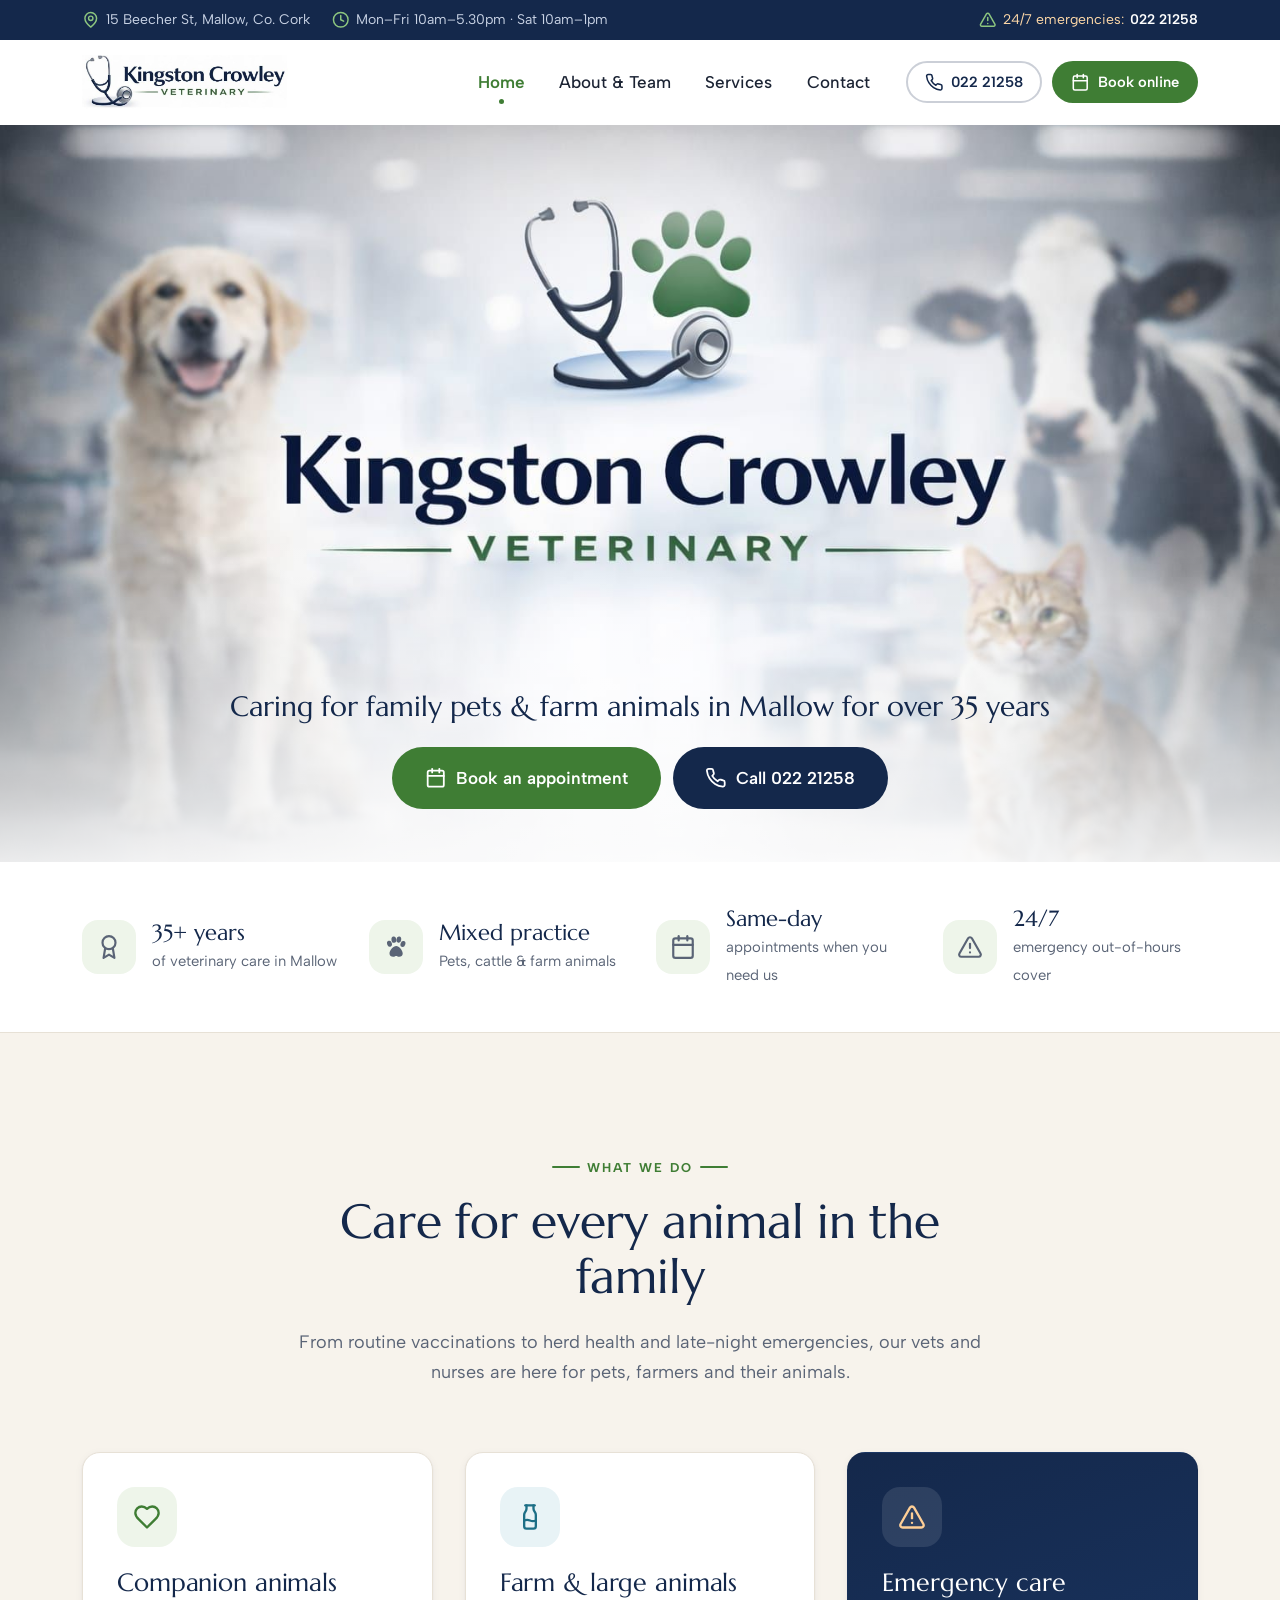
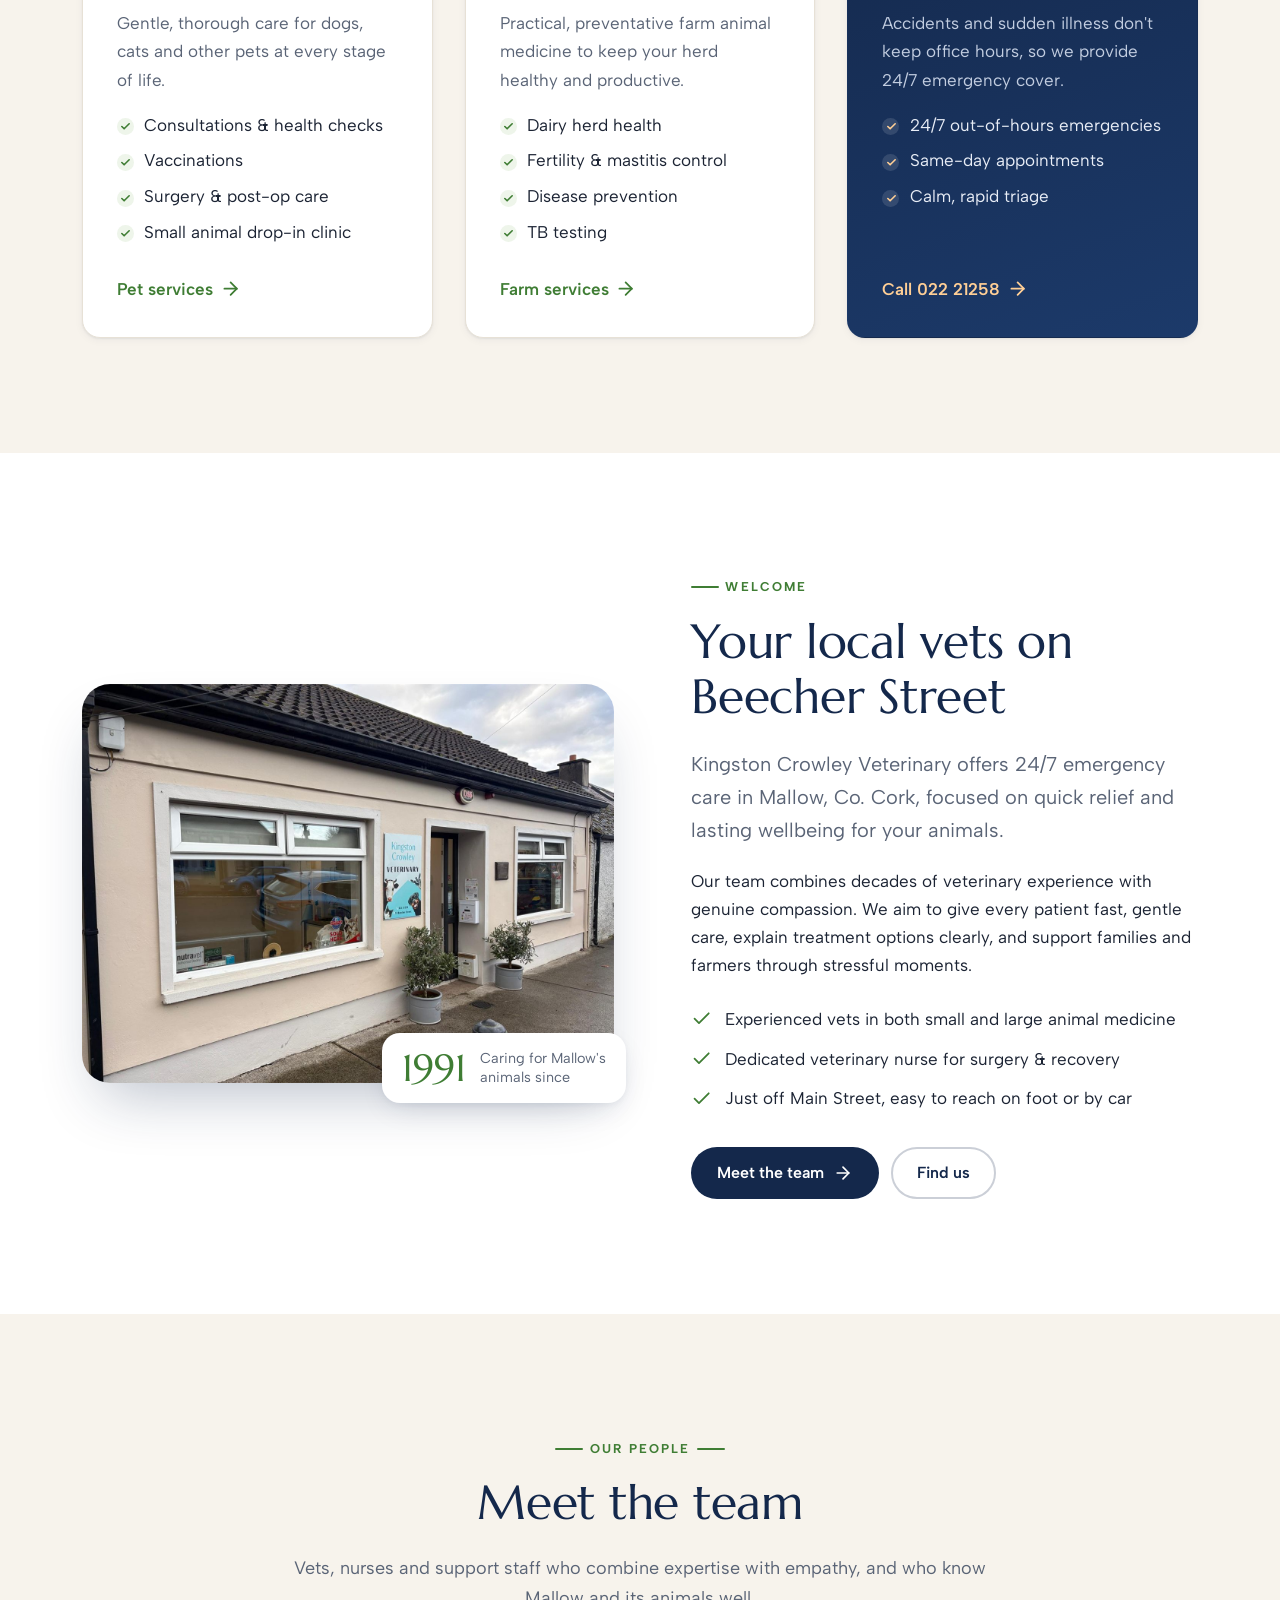
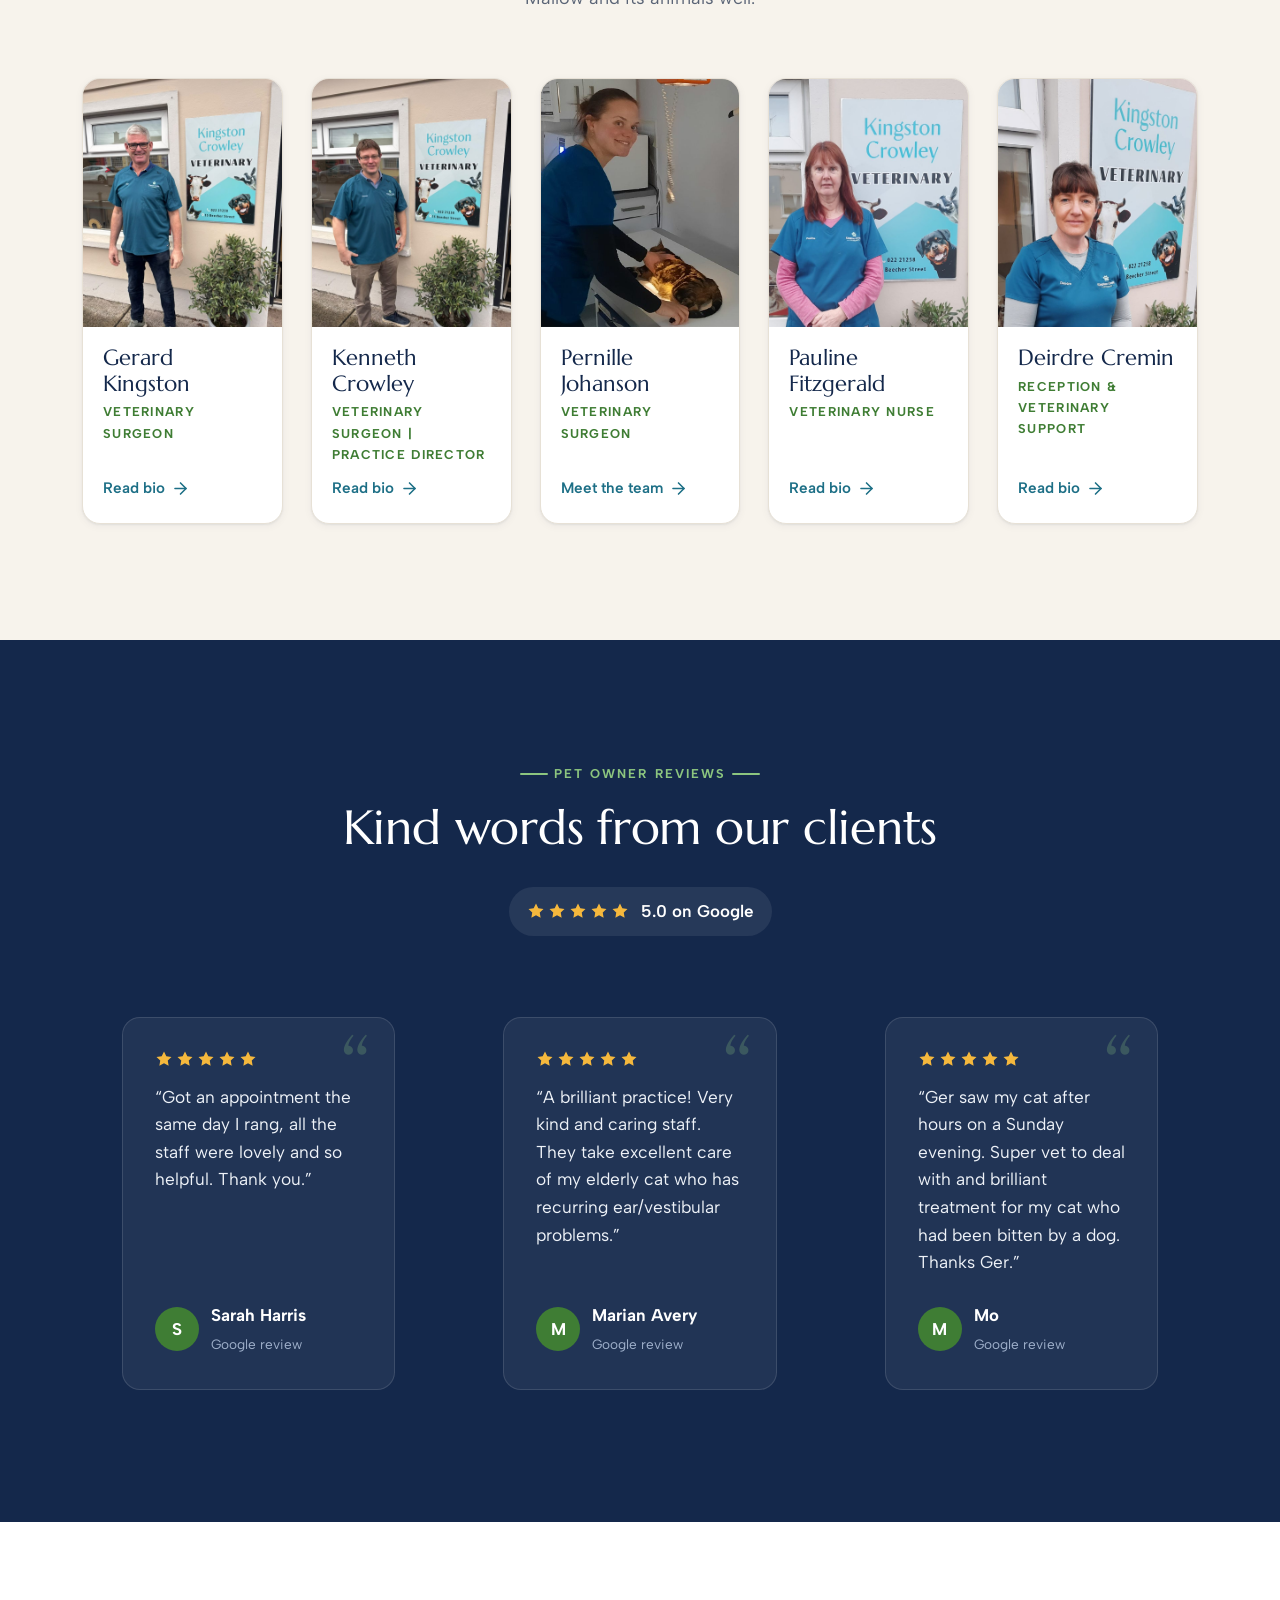
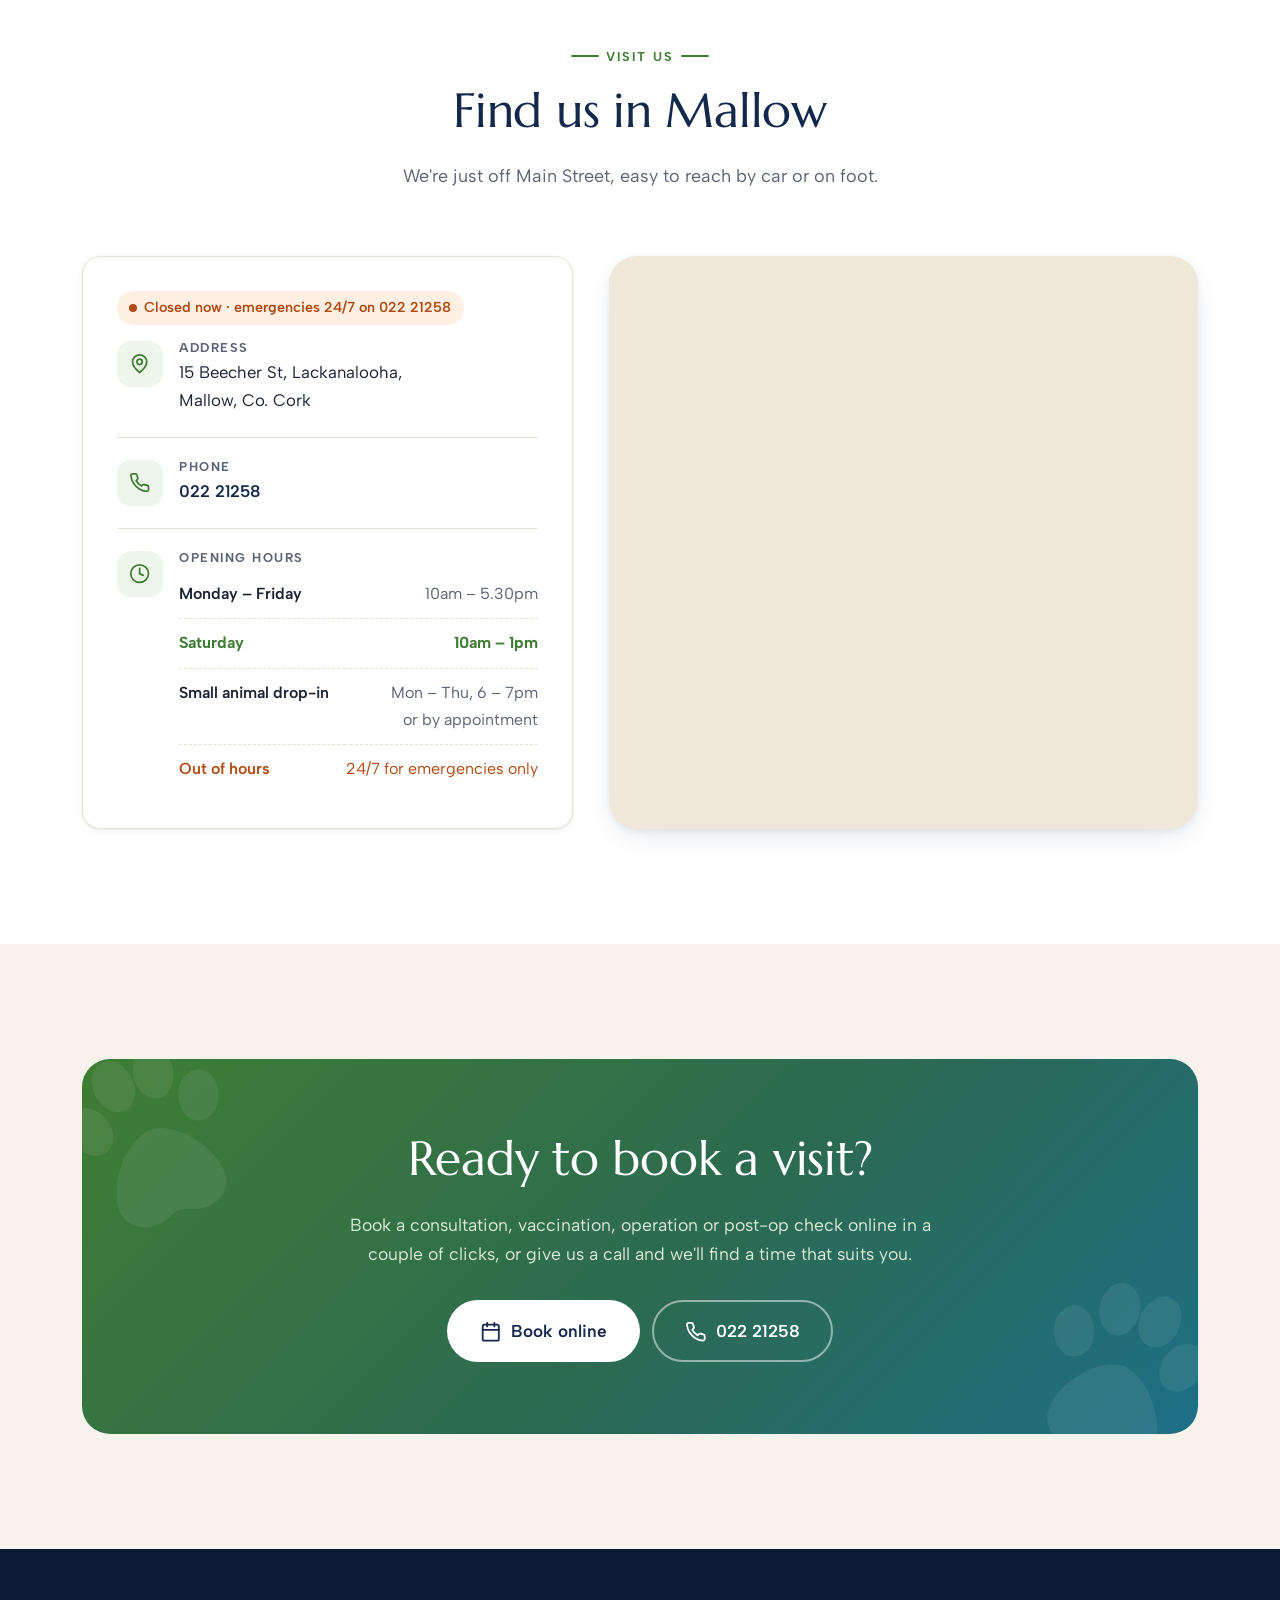
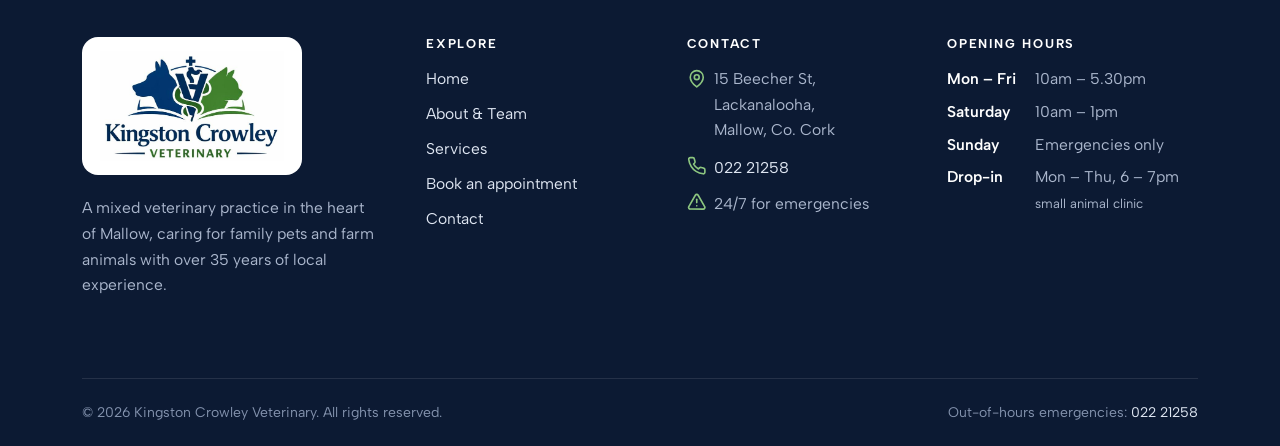
==== index.html @ 5cbaa909 "Update site pages, team photos and add Pages deploy workflow Co-Authored-By: Claude Opus 5.5 <norepl" ====
<!doctype html>
<html lang="en-IE">
<head>
  <meta charset="utf-8">
  <meta name="viewport" content="width=device-width, initial-scale=1">
  <title>Kingston Crowley Veterinary | Vets in Mallow, Co. Cork</title>
  <meta name="description" content="Mixed veterinary practice on Beecher Street, Mallow, Co. Cork. Same-day appointments, 24/7 emergency care, and expert care for pets and farm animals.">
  <meta name="theme-color" content="#14284b">
  <meta property="og:type" content="website">
  <meta property="og:site_name" content="Kingston Crowley Veterinary">
  <meta property="og:title" content="Kingston Crowley Veterinary | Vets in Mallow, Co. Cork">
  <meta property="og:description" content="Mixed veterinary practice on Beecher Street, Mallow, Co. Cork. Same-day appointments, 24/7 emergency care, and expert care for pets and farm animals.">
  <meta property="og:image" content="site/assets/img/hero.jpg">
  <link rel="icon" type="image/png" href="site/assets/img/favicon.png">
  <link rel="apple-touch-icon" href="site/assets/img/favicon.png">
  <link rel="preconnect" href="https://fonts.googleapis.com">
  <link rel="preconnect" href="https://fonts.gstatic.com" crossorigin>
  <link href="https://fonts.googleapis.com/css2?family=Albert+Sans:wght@400;500;600;700&family=Marcellus&display=swap" rel="stylesheet">
  <link rel="stylesheet" href="site/assets/css/styles.css">
  <script src="site/assets/js/main.js" defer></script>
  <script type="application/ld+json">
  {
    "@context": "https://schema.org",
    "@type": "VeterinaryCare",
    "name": "Kingston Crowley Veterinary",
    "image": "site/assets/img/building.jpg",
    "logo": "site/assets/img/logo-emblem.jpg",
    "telephone": "+353 22 21258",
    "address": {
      "@type": "PostalAddress",
      "streetAddress": "15 Beecher St, Lackanalooha",
      "addressLocality": "Mallow",
      "addressRegion": "Co. Cork",
      "addressCountry": "IE"
    },
    "geo": { "@type": "GeoCoordinates", "latitude": 52.1415852, "longitude": -8.6510727 },
    "openingHoursSpecification": [
      { "@type": "OpeningHoursSpecification", "dayOfWeek": ["Monday","Tuesday","Wednesday","Thursday","Friday"], "opens": "10:00", "closes": "17:30" },
      { "@type": "OpeningHoursSpecification", "dayOfWeek": "Saturday", "opens": "10:00", "closes": "13:00" }
    ],
    "aggregateRating": { "@type": "AggregateRating", "ratingValue": "5", "reviewCount": "3" }
  }
  </script>
</head>
<body>
  <a class="skip-link" href="#main">Skip to content</a>

  <div class="topbar">
    <div class="container">
      <div class="topbar__group">
        <span class="topbar__item"><svg class="icon" aria-hidden="true"><use href="#i-pin"></use></svg>15 Beecher St, Mallow, Co. Cork</span>
        <span class="topbar__item topbar__hide-sm"><svg class="icon" aria-hidden="true"><use href="#i-clock"></use></svg>Mon–Fri 10am–5.30pm · Sat 10am–1pm</span>
      </div>
      <div class="topbar__group">
        <span class="topbar__item topbar__emergency"><svg class="icon" aria-hidden="true"><use href="#i-alert"></use></svg><span class="topbar__hide-sm">24/7 emergencies:</span> <a href="tel:+3532221258">022 21258</a></span>
      </div>
    </div>
  </div>

  <header class="site-header">
    <div class="container">
      <a class="brand" href="index.html" aria-label="Kingston Crowley Veterinary – home">
        <img src="site/assets/img/logo-wordmark.jpg" alt="Kingston Crowley Veterinary" width="790" height="201">
      </a>
      <button class="nav-toggle" type="button" aria-expanded="false" aria-controls="site-nav" aria-label="Open menu">
        <svg class="icon icon-open" aria-hidden="true"><use href="#i-menu"></use></svg><svg class="icon icon-close" aria-hidden="true"><use href="#i-close"></use></svg>
      </button>
      <nav class="nav" id="site-nav" aria-label="Main">
        <ul class="nav__list">
          <li><a class="nav__link" href="index.html" aria-current="page">Home</a></li>
          <li><a class="nav__link" href="site/about.html">About & Team</a></li>
          <li><a class="nav__link" href="site/services.html">Services</a></li>
          <li><a class="nav__link" href="site/contact.html">Contact</a></li>
        </ul>
        <div class="nav__cta">
          <a class="btn btn--ghost btn--sm" href="tel:+3532221258"><svg class="icon" aria-hidden="true"><use href="#i-phone"></use></svg>022 21258</a>
          <a class="btn btn--sm" href="site/book.html"><svg class="icon" aria-hidden="true"><use href="#i-calendar"></use></svg>Book online</a>
        </div>
      </nav>
    </div>
  </header>

  <main id="main">

    <!-- ============ HERO ============ -->
    <section class="hero" aria-labelledby="hero-title">
      <h1 id="hero-title" class="sr-only">Kingston Crowley Veterinary: vets in Mallow, Co. Cork</h1>
      <div class="hero__media">
        <img src="site/assets/img/hero.jpg" alt="Kingston Crowley Veterinary logo with a happy dog, a cat and a cow" width="1536" height="1024" fetchpriority="high">
      </div>
      <div class="hero__content">
        <div class="container">
          <p class="hero__tagline">Caring for family pets &amp; farm animals in Mallow for over 35&nbsp;years</p>
          <div class="btn-row">
            <a class="btn btn--lg" href="site/book.html"><svg class="icon" aria-hidden="true"><use href="#i-calendar"></use></svg>Book an appointment</a>
            <a class="btn btn--lg btn--navy" href="tel:+3532221258"><svg class="icon" aria-hidden="true"><use href="#i-phone"></use></svg>Call 022 21258</a>
          </div>
        </div>
      </div>
    </section>

    <!-- ============ HIGHLIGHTS ============ -->
    <section class="highlights" aria-label="Why choose us">
      <div class="container">
        <div class="grid grid-4">
          <div class="highlight reveal">
            <span class="highlight__icon"><svg class="icon" aria-hidden="true"><use href="#i-award"></use></svg></span>
            <div><strong>35+ years</strong><span>of veterinary care in Mallow</span></div>
          </div>
          <div class="highlight reveal" data-delay="1">
            <span class="highlight__icon"><svg class="icon" aria-hidden="true"><use href="#i-paw"></use></svg></span>
            <div><strong>Mixed practice</strong><span>Pets, cattle &amp; farm animals</span></div>
          </div>
          <div class="highlight reveal" data-delay="2">
            <span class="highlight__icon"><svg class="icon" aria-hidden="true"><use href="#i-calendar"></use></svg></span>
            <div><strong>Same-day</strong><span>appointments when you need us</span></div>
          </div>
          <div class="highlight reveal" data-delay="3">
            <span class="highlight__icon"><svg class="icon" aria-hidden="true"><use href="#i-alert"></use></svg></span>
            <div><strong>24/7</strong><span>emergency out-of-hours cover</span></div>
          </div>
        </div>
      </div>
    </section>

    <!-- ============ SERVICES PREVIEW ============ -->
    <section class="section section--cream">
      <div class="container">
        <div class="section-head reveal">
          <span class="eyebrow">What we do</span>
          <h2>Care for every animal in the family</h2>
          <p>From routine vaccinations to herd health and late-night emergencies, our vets and nurses are here for pets, farmers and their animals.</p>
        </div>
        <div class="grid grid-3">
          <article class="card reveal">
            <span class="card__icon"><svg class="icon" aria-hidden="true"><use href="#i-heart"></use></svg></span>
            <h3>Companion animals</h3>
            <p>Gentle, thorough care for dogs, cats and other pets at every stage of life.</p>
            <ul>
              <li>Consultations &amp; health checks</li>
              <li>Vaccinations</li>
              <li>Surgery &amp; post-op care</li>
              <li>Small animal drop-in clinic</li>
            </ul>
            <a class="link-arrow" href="site/services.html#companion">Pet services <svg class="icon" aria-hidden="true"><use href="#i-arrow"></use></svg></a>
          </article>
          <article class="card reveal" data-delay="1">
            <span class="card__icon card__icon--teal"><svg class="icon" aria-hidden="true"><use href="#i-milk"></use></svg></span>
            <h3>Farm &amp; large animals</h3>
            <p>Practical, preventative farm animal medicine to keep your herd healthy and productive.</p>
            <ul>
              <li>Dairy herd health</li>
              <li>Fertility &amp; mastitis control</li>
              <li>Disease prevention</li>
              <li>TB testing</li>
            </ul>
            <a class="link-arrow" href="site/services.html#farm">Farm services <svg class="icon" aria-hidden="true"><use href="#i-arrow"></use></svg></a>
          </article>
          <article class="card service-card--feature reveal" data-delay="2">
            <span class="card__icon"><svg class="icon" aria-hidden="true"><use href="#i-alert"></use></svg></span>
            <h3>Emergency care</h3>
            <p>Accidents and sudden illness don't keep office hours, so we provide 24/7 emergency cover.</p>
            <ul>
              <li>24/7 out-of-hours emergencies</li>
              <li>Same-day appointments</li>
              <li>Calm, rapid triage</li>
            </ul>
            <a class="link-arrow" href="tel:+3532221258">Call 022 21258 <svg class="icon" aria-hidden="true"><use href="#i-arrow"></use></svg></a>
          </article>
        </div>
      </div>
    </section>

    <!-- ============ ABOUT ============ -->
    <section class="section">
      <div class="container split">
        <div class="split__media reveal">
          <img src="site/assets/img/building.jpg" alt="The Kingston Crowley Veterinary clinic on Beecher Street, Mallow" width="1400" height="1050" loading="lazy">
          <div class="split__badge">
            <strong>1991</strong>
            <span>Caring for Mallow's<br>animals since</span>
          </div>
        </div>
        <div class="reveal" data-delay="1">
          <span class="eyebrow">Welcome</span>
          <h2>Your local vets on Beecher Street</h2>
          <p class="lead">Kingston Crowley Veterinary offers 24/7 emergency care in Mallow, Co. Cork, focused on quick relief and lasting wellbeing for your animals.</p>
          <p>Our team combines decades of veterinary experience with genuine compassion. We aim to give every patient fast, gentle care, explain treatment options clearly, and support families and farmers through stressful moments.</p>
          <ul class="checklist">
            <li><svg class="icon" aria-hidden="true"><use href="#i-check"></use></svg><span>Experienced vets in both small and large animal medicine</span></li>
            <li><svg class="icon" aria-hidden="true"><use href="#i-check"></use></svg><span>Dedicated veterinary nurse for surgery &amp; recovery</span></li>
            <li><svg class="icon" aria-hidden="true"><use href="#i-check"></use></svg><span>Just off Main Street, easy to reach on foot or by car</span></li>
          </ul>
          <div class="btn-row">
            <a class="btn btn--navy" href="site/about.html">Meet the team <svg class="icon" aria-hidden="true"><use href="#i-arrow"></use></svg></a>
            <a class="btn btn--ghost" href="site/contact.html">Find us</a>
          </div>
        </div>
      </div>
    </section>

    <!-- ============ TEAM PREVIEW ============ -->
    <section class="section section--cream">
      <div class="container">
        <div class="section-head reveal">
          <span class="eyebrow">Our people</span>
          <h2>Meet the team</h2>
          <p>Vets, nurses and support staff who combine expertise with empathy, and who know Mallow and its animals well.</p>
        </div>
        <div class="team-grid">
          <a class="team-card reveal" href="site/about.html#bio-ger">
            <div class="team-card__photo"><img src="site/assets/img/team-ger.jpg" alt="Gerard Kingston" width="900" height="1200" loading="lazy" style="object-position:50% 25%"></div>
            <div class="team-card__body">
              <p class="team-card__name">Gerard Kingston</p>
              <p class="team-card__role">Veterinary Surgeon</p>
              <span class="team-card__more">Read bio <svg class="icon" aria-hidden="true"><use href="#i-arrow"></use></svg></span>
            </div>
          </a>
          <a class="team-card reveal" data-delay="1" href="site/about.html#bio-kenneth">
            <div class="team-card__photo"><img src="site/assets/img/team-kenneth.jpg" alt="Kenneth Crowley" width="900" height="1200" loading="lazy" style="object-position:50% 25%"></div>
            <div class="team-card__body">
              <p class="team-card__name">Kenneth Crowley</p>
              <p class="team-card__role">Veterinary Surgeon | Practice Director</p>
              <span class="team-card__more">Read bio <svg class="icon" aria-hidden="true"><use href="#i-arrow"></use></svg></span>
            </div>
          </a>
          <a class="team-card reveal" data-delay="2" href="site/about.html#team">
            <div class="team-card__photo"><img src="site/assets/img/team-pernille.jpg" alt="Pernille Johanson" width="1200" height="742" loading="lazy" style="object-position:35% 50%"></div>
            <div class="team-card__body">
              <p class="team-card__name">Pernille Johanson</p>
              <p class="team-card__role">Veterinary Surgeon</p>
              <span class="team-card__more">Meet the team <svg class="icon" aria-hidden="true"><use href="#i-arrow"></use></svg></span>
            </div>
          </a>
          <a class="team-card reveal" data-delay="3" href="site/about.html#bio-pauline-fitzgerald">
            <div class="team-card__photo"><img src="site/assets/img/team-pauline-fitzgerald.jpg" alt="Pauline Fitzgerald" width="900" height="1192" loading="lazy" style="object-position:50% 40%"></div>
            <div class="team-card__body">
              <p class="team-card__name">Pauline Fitzgerald</p>
              <p class="team-card__role">Veterinary Nurse</p>
              <span class="team-card__more">Read bio <svg class="icon" aria-hidden="true"><use href="#i-arrow"></use></svg></span>
            </div>
          </a>
          <a class="team-card reveal" data-delay="4" href="site/about.html#bio-deirdre">
            <div class="team-card__photo"><img src="site/assets/img/team-deirdre.jpg" alt="Deirdre Cremin" width="900" height="1297" loading="lazy" style="object-position:50% 40%"></div>
            <div class="team-card__body">
              <p class="team-card__name">Deirdre Cremin</p>
              <p class="team-card__role">Reception &amp; Veterinary Support</p>
              <span class="team-card__more">Read bio <svg class="icon" aria-hidden="true"><use href="#i-arrow"></use></svg></span>
            </div>
          </a>
        </div>
      </div>
    </section>

    <!-- ============ REVIEWS ============ -->
    <section class="section section--navy">
      <div class="container">
        <div class="section-head reveal">
          <span class="eyebrow">Pet owner reviews</span>
          <h2>Kind words from our clients</h2>
          <div class="rating-summary">
            <span class="review__stars" aria-hidden="true"><svg class="icon icon--fill"><use href="#i-star"></use></svg><svg class="icon icon--fill"><use href="#i-star"></use></svg><svg class="icon icon--fill"><use href="#i-star"></use></svg><svg class="icon icon--fill"><use href="#i-star"></use></svg><svg class="icon icon--fill"><use href="#i-star"></use></svg></span>
            5.0 on Google
          </div>
        </div>
        <div class="reviews">
          <figure class="review reveal">
            <div class="review__stars" role="img" aria-label="5 out of 5 stars"><svg class="icon icon--fill"><use href="#i-star"></use></svg><svg class="icon icon--fill"><use href="#i-star"></use></svg><svg class="icon icon--fill"><use href="#i-star"></use></svg><svg class="icon icon--fill"><use href="#i-star"></use></svg><svg class="icon icon--fill"><use href="#i-star"></use></svg></div>
            <blockquote>“Got an appointment the same day I rang, all the staff were lovely and so helpful. Thank you.”</blockquote>
            <footer><span class="review__avatar" aria-hidden="true">S</span><div><span class="review__name">Sarah Harris</span><span class="review__src">Google review</span></div></footer>
          </figure>
          <figure class="review reveal" data-delay="1">
            <div class="review__stars" role="img" aria-label="5 out of 5 stars"><svg class="icon icon--fill"><use href="#i-star"></use></svg><svg class="icon icon--fill"><use href="#i-star"></use></svg><svg class="icon icon--fill"><use href="#i-star"></use></svg><svg class="icon icon--fill"><use href="#i-star"></use></svg><svg class="icon icon--fill"><use href="#i-star"></use></svg></div>
            <blockquote>“A brilliant practice! Very kind and caring staff. They take excellent care of my elderly cat who has recurring ear/vestibular problems.”</blockquote>
            <footer><span class="review__avatar" aria-hidden="true">M</span><div><span class="review__name">Marian Avery</span><span class="review__src">Google review</span></div></footer>
          </figure>
          <figure class="review reveal" data-delay="2">
            <div class="review__stars" role="img" aria-label="5 out of 5 stars"><svg class="icon icon--fill"><use href="#i-star"></use></svg><svg class="icon icon--fill"><use href="#i-star"></use></svg><svg class="icon icon--fill"><use href="#i-star"></use></svg><svg class="icon icon--fill"><use href="#i-star"></use></svg><svg class="icon icon--fill"><use href="#i-star"></use></svg></div>
            <blockquote>“Ger saw my cat after hours on a Sunday evening. Super vet to deal with and brilliant treatment for my cat who had been bitten by a dog. Thanks Ger.”</blockquote>
            <footer><span class="review__avatar" aria-hidden="true">M</span><div><span class="review__name">Mo</span><span class="review__src">Google review</span></div></footer>
          </figure>
        </div>
      </div>
    </section>

    <!-- ============ VISIT ============ -->
    <section class="section">
      <div class="container">
        <div class="section-head reveal">
          <span class="eyebrow">Visit us</span>
          <h2>Find us in Mallow</h2>
          <p>We're just off Main Street, easy to reach by car or on foot.</p>
        </div>
        <div class="visit-grid">
          <div class="info-card reveal">
            <span class="open-status" data-open-status>Opening hours</span>
            <div class="info-row">
              <span class="info-row__icon"><svg class="icon" aria-hidden="true"><use href="#i-pin"></use></svg></span>
              <div><h3>Address</h3><address>15 Beecher St, Lackanalooha,<br>Mallow, Co. Cork</address></div>
            </div>
            <div class="info-row">
              <span class="info-row__icon"><svg class="icon" aria-hidden="true"><use href="#i-phone"></use></svg></span>
              <div><h3>Phone</h3><p><a href="tel:+3532221258">022 21258</a></p></div>
            </div>
            <div class="info-row">
              <span class="info-row__icon"><svg class="icon" aria-hidden="true"><use href="#i-clock"></use></svg></span>
              <div style="flex:1">
                <h3>Opening hours</h3>
                <table class="hours">
                  <tr data-days="1,2,3,4,5"><th scope="row">Monday – Friday</th><td>10am – 5.30pm</td></tr>
                  <tr data-days="6"><th scope="row">Saturday</th><td>10am – 1pm</td></tr>
                  <tr><th scope="row">Small animal drop-in</th><td>Mon – Thu, 6 – 7pm<br>or by appointment</td></tr>
                  <tr class="is-emergency" data-days="0"><th scope="row">Out of hours</th><td>24/7 for emergencies only</td></tr>
                </table>
              </div>
            </div>
          </div>
          <div class="map reveal" data-delay="1">
            <iframe title="Map showing Kingston Crowley Veterinary, 15 Beecher St, Mallow" src="https://maps.google.com/maps?q=52.1415852,-8.6510727&amp;z=17&amp;output=embed" loading="lazy" referrerpolicy="no-referrer-when-downgrade"></iframe>
          </div>
        </div>
      </div>
    </section>

    <!-- ============ CTA ============ -->
    <section class="section section--cream">
      <div class="container">
        <div class="cta-band reveal">
          <svg class="cta-band__paw cta-band__paw--a" viewBox="0 0 24 24" aria-hidden="true"><use href="#i-paw"></use></svg>
          <svg class="cta-band__paw cta-band__paw--b" viewBox="0 0 24 24" aria-hidden="true"><use href="#i-paw"></use></svg>
          <h2>Ready to book a visit?</h2>
          <p>Book a consultation, vaccination, operation or post-op check online in a couple of clicks, or give us a call and we'll find a time that suits you.</p>
          <div class="btn-row">
            <a class="btn btn--white btn--lg" href="site/book.html"><svg class="icon" aria-hidden="true"><use href="#i-calendar"></use></svg>Book online</a>
            <a class="btn btn--outline-light btn--lg" href="tel:+3532221258"><svg class="icon" aria-hidden="true"><use href="#i-phone"></use></svg>022 21258</a>
          </div>
        </div>
      </div>
    </section>

  </main>

  <footer class="site-footer">
    <div class="container">
      <div class="footer-grid">
        <div class="footer-brand">
          <img src="site/assets/img/logo-emblem.jpg" alt="Kingston Crowley Veterinary" width="600" height="359" loading="lazy">
          <p>A mixed veterinary practice in the heart of Mallow, caring for family pets and farm animals with over 35 years of local experience.</p>
        </div>
        <div>
          <h3>Explore</h3>
          <ul class="footer-list">
            <li><a href="index.html">Home</a></li>
            <li><a href="site/about.html">About &amp; Team</a></li>
            <li><a href="site/services.html">Services</a></li>
            <li><a href="site/book.html">Book an appointment</a></li>
            <li><a href="site/contact.html">Contact</a></li>
          </ul>
        </div>
        <div>
          <h3>Contact</h3>
          <ul class="footer-list">
            <li style="display:flex"><svg class="icon" aria-hidden="true"><use href="#i-pin"></use></svg><span>15 Beecher St, Lackanalooha,<br>Mallow, Co. Cork</span></li>
            <li><svg class="icon" aria-hidden="true"><use href="#i-phone"></use></svg><a href="tel:+3532221258">022 21258</a></li>
            <li><svg class="icon" aria-hidden="true"><use href="#i-alert"></use></svg>24/7 for emergencies</li>
          </ul>
        </div>
        <div>
          <h3>Opening hours</h3>
          <dl class="footer-hours">
            <dt>Mon – Fri</dt><dd>10am – 5.30pm</dd>
            <dt>Saturday</dt><dd>10am – 1pm</dd>
            <dt>Sunday</dt><dd>Emergencies only</dd>
            <dt>Drop-in</dt><dd>Mon – Thu, 6 – 7pm<br><small>small animal clinic</small></dd>
          </dl>
        </div>
      </div>
      <div class="footer-bottom">
        <span>© <span data-year>2026</span> Kingston Crowley Veterinary. All rights reserved.</span>
        <span>Out-of-hours emergencies: <a href="tel:+3532221258">022 21258</a></span>
      </div>
    </div>
  </footer>

  <div class="mobile-bar" aria-label="Quick actions">
    <a class="btn btn--navy" href="tel:+3532221258"><svg class="icon" aria-hidden="true"><use href="#i-phone"></use></svg>Call us</a>
    <a class="btn" href="site/book.html"><svg class="icon" aria-hidden="true"><use href="#i-calendar"></use></svg>Book online</a>
  </div>
</body>
</html>
---- site/assets/css/styles.css ----
/* ==========================================================================
   Kingston Crowley Veterinary — site styles
   Plain CSS, no build step. Colours are taken from the practice logo & uniforms.
   ========================================================================== */

:root {
  --navy: #14284b;
  --navy-900: #0c1a33;
  --green: #3f7d34;
  --green-700: #326528;
  --green-50: #eef5ea;
  --teal: #1d6f86;
  --teal-50: #e8f3f6;
  --cream: #f7f3ec;
  --sand: #efe7da;
  --ink: #1b2333;
  --muted: #5a6476;
  --line: #e7e1d6;
  --white: #ffffff;

  --font-display: "Marcellus", "Optima", "Candara", Georgia, serif;
  --font-body: "Albert Sans", system-ui, -apple-system, "Segoe UI", Roboto, sans-serif;

  --radius-sm: 10px;
  --radius: 18px;
  --radius-lg: 28px;
  --shadow-sm: 0 1px 2px rgba(20, 40, 75, .06), 0 2px 8px rgba(20, 40, 75, .05);
  --shadow: 0 10px 30px -10px rgba(20, 40, 75, .18), 0 2px 6px rgba(20, 40, 75, .05);
  --shadow-lg: 0 30px 60px -20px rgba(20, 40, 75, .3);

  --container: 1180px;
  --gutter: clamp(16px, 4vw, 32px);
  --section: clamp(64px, 9vw, 120px);
  --header-h: 84px;
}

/* ---------- Reset / base ---------- */
*, *::before, *::after { box-sizing: border-box; }
html { scroll-behavior: smooth; scroll-padding-top: calc(var(--header-h) + 12px); -webkit-text-size-adjust: 100%; }
body {
  margin: 0;
  font-family: var(--font-body);
  font-size: 1.0625rem;
  line-height: 1.65;
  color: var(--ink);
  background: var(--white);
  -webkit-font-smoothing: antialiased;
  overflow-x: hidden;
}
img { max-width: 100%; height: auto; display: block; }
a { color: var(--teal); text-decoration-thickness: 1px; text-underline-offset: 3px; }
a:hover { color: var(--navy); }
h1, h2, h3, h4 { font-family: var(--font-display); font-weight: 400; color: var(--navy); line-height: 1.15; margin: 0 0 .5em; letter-spacing: -.005em; }
h1 { font-size: clamp(2.4rem, 5.5vw, 4.25rem); }
h2 { font-size: clamp(2rem, 4vw, 3rem); }
h3 { font-size: clamp(1.3rem, 2vw, 1.55rem); }
p { margin: 0 0 1em; }
ul { padding-left: 1.2em; }
:focus-visible { outline: 3px solid var(--teal); outline-offset: 3px; border-radius: 4px; }
.sr-only { position: absolute !important; width: 1px; height: 1px; padding: 0; margin: -1px; overflow: hidden; clip: rect(0 0 0 0); white-space: nowrap; border: 0; }
.skip-link { position: absolute; left: 12px; top: -60px; z-index: 200; background: var(--navy); color: #fff; padding: 10px 16px; border-radius: 8px; transition: top .2s; }
.skip-link:focus { top: 12px; color: #fff; }

.icon { width: 1.25em; height: 1.25em; flex: none; fill: none; stroke: currentColor; stroke-width: 2; stroke-linecap: round; stroke-linejoin: round; vertical-align: -.2em; }
.icon--fill { fill: currentColor; stroke: none; }

/* ---------- Layout ---------- */
.container { width: 100%; max-width: var(--container); margin: 0 auto; padding: 0 var(--gutter); }
.section { padding: var(--section) 0; }
.section--cream { background: var(--cream); }
.section--sand { background: var(--sand); }
.section--navy { background: var(--navy); color: #dfe6f2; }
.section--navy h2, .section--navy h3 { color: #fff; }
.section-head { max-width: 720px; margin: 0 auto clamp(40px, 5vw, 64px); text-align: center; }
.section-head p { color: var(--muted); font-size: 1.125rem; }
.section--navy .section-head p { color: #b9c5da; }
.eyebrow {
  display: inline-flex; align-items: center; gap: .5em;
  font-family: var(--font-body); font-size: .8rem; font-weight: 700; letter-spacing: .16em; text-transform: uppercase;
  color: var(--green); margin-bottom: 1rem;
}
.eyebrow::before { content: ""; width: 28px; height: 2px; background: currentColor; border-radius: 2px; }
.section-head .eyebrow::after { content: ""; width: 28px; height: 2px; background: currentColor; border-radius: 2px; }
.section--navy .eyebrow { color: #8cc57f; }
.lead { font-size: clamp(1.1rem, 1.6vw, 1.25rem); color: var(--muted); }

.grid { display: grid; gap: clamp(20px, 2.5vw, 32px); }
.grid-2 { grid-template-columns: repeat(2, minmax(0, 1fr)); }
.grid-3 { grid-template-columns: repeat(3, minmax(0, 1fr)); }
.grid-4 { grid-template-columns: repeat(4, minmax(0, 1fr)); }
@media (max-width: 960px) { .grid-3, .grid-4 { grid-template-columns: repeat(2, minmax(0, 1fr)); } }
@media (max-width: 640px) { .grid-2, .grid-3, .grid-4 { grid-template-columns: 1fr; } }

/* ---------- Buttons ---------- */
.btn {
  --btn-bg: var(--green); --btn-fg: #fff;
  display: inline-flex; align-items: center; justify-content: center; gap: .55em;
  padding: .9em 1.5em; border-radius: 999px; border: 2px solid transparent;
  background: var(--btn-bg); color: var(--btn-fg);
  font: 600 1rem/1.1 var(--font-body); text-decoration: none; cursor: pointer;
  transition: transform .2s ease, box-shadow .2s ease, background .2s ease, color .2s ease;
  white-space: nowrap;
}
.btn:hover { color: var(--btn-fg); transform: translateY(-2px); box-shadow: 0 10px 22px -8px rgba(20, 40, 75, .45); background: var(--green-700); }
.btn--navy { --btn-bg: var(--navy); }
.btn--navy:hover { background: var(--navy-900); }
.btn--ghost { --btn-bg: transparent; --btn-fg: var(--navy); border-color: rgba(20, 40, 75, .22); }
.btn--ghost:hover { background: var(--navy); --btn-fg: #fff; border-color: var(--navy); }
.btn--white { --btn-bg: #fff; --btn-fg: var(--navy); }
.btn--white:hover { background: var(--cream); }
.btn--outline-light { --btn-bg: transparent; --btn-fg: #fff; border-color: rgba(255, 255, 255, .5); }
.btn--outline-light:hover { background: #fff; --btn-fg: var(--navy); }
.btn--sm { padding: .65em 1.15em; font-size: .925rem; }
.btn--lg { padding: 1.05em 1.8em; font-size: 1.075rem; }
.btn-row { display: flex; flex-wrap: wrap; gap: 12px; }
.link-arrow { display: inline-flex; align-items: center; gap: .4em; font-weight: 600; color: var(--green); text-decoration: none; }
.link-arrow .icon { transition: transform .2s; }
.link-arrow:hover { color: var(--green-700); }
.link-arrow:hover .icon { transform: translateX(4px); }

/* ---------- Top bar & header ---------- */
.topbar { background: var(--navy); color: #c9d3e5; font-size: .875rem; }
.topbar .container { display: flex; align-items: center; justify-content: space-between; gap: 16px; min-height: 40px; }
.topbar a { color: #fff; text-decoration: none; font-weight: 600; }
.topbar a:hover { color: #a9d79d; }
.topbar__group { display: flex; align-items: center; gap: 22px; flex-wrap: wrap; }
.topbar__item { display: inline-flex; align-items: center; gap: .45em; }
.topbar__item .icon { color: #8cc57f; }
.topbar__emergency { color: #ffd9a8; }
@media (max-width: 860px) { .topbar__hide-sm { display: none; } }
@media (max-width: 520px) { .topbar { display: none; } }

.site-header {
  position: sticky; top: 0; z-index: 100;
  background: rgba(255, 255, 255, .92);
  backdrop-filter: saturate(160%) blur(12px); -webkit-backdrop-filter: saturate(160%) blur(12px);
  border-bottom: 1px solid transparent;
  transition: box-shadow .25s ease, border-color .25s ease;
}
.site-header.is-scrolled { box-shadow: var(--shadow-sm); border-color: var(--line); }
.site-header .container { display: flex; align-items: center; justify-content: space-between; gap: 20px; height: var(--header-h); transition: height .25s ease; }
.site-header.is-scrolled .container { height: 70px; }
.brand { display: block; flex: none; }
.brand img { height: 54px; width: auto; transition: height .25s ease; mix-blend-mode: multiply; }
.site-header.is-scrolled .brand img { height: 46px; }

.nav { display: flex; align-items: center; gap: 6px; }
.nav__list { display: flex; align-items: center; gap: 2px; list-style: none; margin: 0; padding: 0; }
.nav__link {
  position: relative; display: block; padding: .6em .95em; border-radius: 999px;
  color: var(--ink); font-weight: 500; text-decoration: none; transition: color .2s, background .2s;
}
.nav__link:hover { color: var(--navy); background: var(--cream); }
.nav__link[aria-current="page"] { color: var(--green); font-weight: 600; }
.nav__link[aria-current="page"]::after { content: ""; position: absolute; left: 50%; bottom: 2px; width: 5px; height: 5px; margin-left: -2.5px; border-radius: 50%; background: var(--green); }
.nav__cta { display: flex; gap: 10px; margin-left: 14px; }

.nav-toggle { display: none; width: 46px; height: 46px; border-radius: 12px; border: 1px solid var(--line); background: #fff; color: var(--navy); cursor: pointer; align-items: center; justify-content: center; }
.nav-toggle .icon { width: 24px; height: 24px; }
.nav-toggle .icon-close { display: none; }
.nav-open .nav-toggle .icon-open { display: none; }
.nav-open .nav-toggle .icon-close { display: block; }

@media (max-width: 1060px) {
  .nav__cta .btn--ghost { display: none; }
}
@media (max-width: 900px) {
  :root { --header-h: 72px; }
  .brand img { height: 44px; }
  .nav-toggle { display: inline-flex; }
  .nav {
    position: fixed; inset: var(--header-h) 0 auto 0; z-index: 99;
    flex-direction: column; align-items: stretch; gap: 16px;
    padding: 20px var(--gutter) 28px; background: #fff; border-bottom: 1px solid var(--line); box-shadow: var(--shadow);
    transform: translateY(-12px); opacity: 0; visibility: hidden; transition: all .25s ease;
  }
  .site-header.is-scrolled .nav { top: 70px; }
  .nav-open .nav { transform: none; opacity: 1; visibility: visible; }
  .nav__list { flex-direction: column; align-items: stretch; }
  .nav__link { padding: .85em 1em; font-size: 1.1rem; border-radius: 12px; }
  .nav__link[aria-current="page"] { background: var(--green-50); }
  .nav__link[aria-current="page"]::after { display: none; }
  .nav__cta { margin: 0; flex-direction: column; }
  .nav__cta .btn, .nav__cta .btn--ghost { display: flex; }
}

/* ---------- Hero (home) ---------- */
.hero { position: relative; background: #e9eef3; overflow: hidden; isolation: isolate; }
.hero__media { position: relative; }
.hero__media img { width: 100%; height: min(82vh, 760px); min-height: 520px; object-fit: cover; object-position: 50% 30%; }
.hero__media::after { content: ""; position: absolute; inset: 0; background: linear-gradient(180deg, rgba(255,255,255,0) 55%, rgba(255,255,255,.65) 85%, rgba(255,255,255,.9) 100%); }
.hero__content { position: absolute; left: 0; right: 0; bottom: clamp(28px, 6vh, 64px); z-index: 2; text-align: center; }
.hero__tagline { font-family: var(--font-display); font-size: clamp(1.25rem, 2.2vw, 1.75rem); color: var(--navy); margin: 0 auto 1.1rem; max-width: 44ch; }
.hero .btn-row { justify-content: center; }
@media (max-width: 760px) {
  .hero__media img { height: auto; min-height: 0; aspect-ratio: 3 / 2; object-position: 50% 20%; }
  .hero__media::after { display: none; }
  .hero__content { position: static; padding: 28px var(--gutter) 40px; background: #fff; }
}

/* ---------- Page hero (inner pages) ---------- */
.page-hero { position: relative; padding: clamp(56px, 8vw, 104px) 0 clamp(48px, 6vw, 80px); background: var(--cream); overflow: hidden; }
.page-hero::before {
  content: ""; position: absolute; right: -120px; top: -140px; width: 480px; height: 480px; border-radius: 50%;
  background: radial-gradient(circle at 30% 30%, rgba(63,125,52,.16), rgba(63,125,52,0) 70%);
}
.page-hero::after {
  content: ""; position: absolute; left: -160px; bottom: -220px; width: 520px; height: 520px; border-radius: 50%;
  background: radial-gradient(circle at 60% 40%, rgba(29,111,134,.12), rgba(29,111,134,0) 70%);
}
.page-hero .container { position: relative; z-index: 1; }
.page-hero h1 { max-width: 16ch; }
.page-hero .lead { max-width: 60ch; }
.page-hero__paw { position: absolute; right: 6%; bottom: 14%; width: 140px; color: rgba(63,125,52,.12); z-index: 0; }
@media (max-width: 760px) { .page-hero__paw { display: none; } }
.breadcrumb { display: flex; gap: .5em; font-size: .9rem; color: var(--muted); margin-bottom: 1.25rem; }
.breadcrumb a { color: var(--muted); text-decoration: none; }
.breadcrumb a:hover { color: var(--green); }

/* ---------- Highlights strip ---------- */
.highlights { position: relative; z-index: 3; margin-top: -1px; background: #fff; border-bottom: 1px solid var(--line); }
.highlights .grid { padding: clamp(28px, 4vw, 44px) 0; }
.highlight { display: flex; align-items: center; gap: 16px; }
.highlight__icon { flex: none; display: grid; place-items: center; width: 54px; height: 54px; border-radius: 16px; background: var(--green-50); color: var(--green); }
.highlight__icon .icon { width: 26px; height: 26px; }
.highlight strong { display: block; font-family: var(--font-display); font-weight: 400; font-size: 1.35rem; color: var(--navy); line-height: 1.2; }
.highlight span { font-size: .925rem; color: var(--muted); }

/* ---------- Cards ---------- */
.card {
  position: relative; display: flex; flex-direction: column;
  background: #fff; border: 1px solid var(--line); border-radius: var(--radius); padding: clamp(24px, 3vw, 34px);
  box-shadow: var(--shadow-sm); transition: transform .25s ease, box-shadow .25s ease, border-color .25s ease;
}
.card:hover { transform: translateY(-4px); box-shadow: var(--shadow); border-color: transparent; }
.card__icon { display: grid; place-items: center; width: 60px; height: 60px; border-radius: 18px; margin-bottom: 22px; background: var(--green-50); color: var(--green); }
.card__icon .icon { width: 28px; height: 28px; }
.card__icon--teal { background: var(--teal-50); color: var(--teal); }
.card__icon--navy { background: #e9edf5; color: var(--navy); }
.card__icon--warm { background: #fdf0e3; color: #b85c1a; }
.card p { color: var(--muted); }
.card .link-arrow { margin-top: auto; }
.card ul { margin: 0 0 1.25em; padding: 0; list-style: none; }
.card li { position: relative; padding-left: 1.6em; margin-bottom: .45em; color: var(--ink); }
.card li::before { content: ""; position: absolute; left: 0; top: .45em; width: 1em; height: 1em; border-radius: 50%; background: var(--green-50) url("data:image/svg+xml,%3Csvg xmlns='http://www.w3.org/2000/svg' viewBox='0 0 24 24' fill='none' stroke='%233f7d34' stroke-width='3.5' stroke-linecap='round' stroke-linejoin='round'%3E%3Cpolyline points='20 6 9 17 4 12'/%3E%3C/svg%3E") center / 62% no-repeat; }

.service-card--feature { background: linear-gradient(160deg, var(--navy) 0%, #1c3a6a 100%); border-color: transparent; color: #d6deec; }
.service-card--feature h3 { color: #fff; }
.service-card--feature p { color: #c2cde0; }
.service-card--feature .card__icon { background: rgba(255,255,255,.1); color: #ffcf96; }
.service-card--feature li { color: #e8edf6; }
.service-card--feature li::before { background-color: rgba(255,255,255,.12); background-image: url("data:image/svg+xml,%3Csvg xmlns='http://www.w3.org/2000/svg' viewBox='0 0 24 24' fill='none' stroke='%23ffcf96' stroke-width='3.5' stroke-linecap='round' stroke-linejoin='round'%3E%3Cpolyline points='20 6 9 17 4 12'/%3E%3C/svg%3E"); }
.service-card--feature .link-arrow { color: #ffcf96; }

/* ---------- Split (image + text) ---------- */
.split { display: grid; grid-template-columns: 1.05fr 1fr; gap: clamp(32px, 6vw, 88px); align-items: center; }
.split--reverse .split__media { order: 2; }
@media (max-width: 900px) { .split { grid-template-columns: 1fr; } .split--reverse .split__media { order: 0; } }
.split__media { position: relative; }
.split__media > img { width: 100%; border-radius: var(--radius-lg); box-shadow: var(--shadow-lg); aspect-ratio: 4 / 3; object-fit: cover; }
.split__badge {
  position: absolute; right: clamp(-12px, -2vw, -28px); bottom: clamp(-20px, -3vw, -36px);
  display: flex; align-items: center; gap: 14px; padding: 16px 20px; border-radius: var(--radius);
  background: #fff; box-shadow: var(--shadow);
}
.split__badge strong { font-family: var(--font-display); font-weight: 400; font-size: 2.4rem; line-height: 1; color: var(--green); }
.split__badge span { font-size: .9rem; color: var(--muted); line-height: 1.3; }
@media (max-width: 640px) { .split__badge { right: 12px; bottom: -24px; } }
.split__inset { position: absolute; left: -28px; bottom: -36px; width: 38%; border-radius: var(--radius); border: 6px solid #fff; box-shadow: var(--shadow); aspect-ratio: 3/4; object-fit: cover; }
@media (max-width: 640px) { .split__inset { display: none; } }

.checklist { list-style: none; padding: 0; margin: 1.5em 0 2em; display: grid; gap: .7em; }
.checklist li { display: flex; gap: .75em; align-items: flex-start; }
.checklist .icon { color: var(--green); margin-top: .2em; }

/* ---------- Team ---------- */
.team-grid { display: grid; grid-template-columns: repeat(auto-fit, minmax(200px, 1fr)); gap: clamp(18px, 2.4vw, 28px); }
.team-card {
  position: relative; display: flex; flex-direction: column; overflow: hidden;
  background: #fff; border-radius: var(--radius); border: 1px solid var(--line); box-shadow: var(--shadow-sm);
  transition: transform .3s ease, box-shadow .3s ease;
  text-align: left; padding: 0; font: inherit; color: inherit; text-decoration: none;
}
button.team-card, a.team-card { cursor: pointer; }
.team-card:hover { transform: translateY(-6px); box-shadow: var(--shadow); color: inherit; }
.team-card__photo { position: relative; aspect-ratio: 4 / 5; overflow: hidden; background: var(--sand); }
.team-card__photo img { width: 100%; height: 100%; object-fit: cover; transition: transform .6s ease; }
.team-card:hover .team-card__photo img { transform: scale(1.05); }
.team-card__body { padding: 18px 20px 22px; display: flex; flex-direction: column; flex: 1; }
.team-card__name { font-family: var(--font-display); font-size: 1.35rem; color: var(--navy); line-height: 1.2; margin: 0 0 .2em; }
.team-card__role { font-size: .8rem; font-weight: 700; letter-spacing: .1em; text-transform: uppercase; color: var(--green); margin: 0 0 .9em; }
.team-card__more { margin-top: auto; display: inline-flex; align-items: center; gap: .4em; font-weight: 600; font-size: .95rem; color: var(--teal); }
.team-card__more .icon { transition: transform .2s; }
.team-card:hover .team-card__more .icon { transform: translateX(4px); }
.tags { display: flex; flex-wrap: wrap; gap: 6px; margin: 0 0 1rem; padding: 0; list-style: none; }
.tag { font-size: .78rem; font-weight: 600; padding: .35em .75em; border-radius: 999px; background: var(--teal-50); color: var(--teal); }

/* Bio dialog */
.bio-dialog {
  width: min(960px, calc(100vw - 32px)); max-height: calc(100vh - 48px); max-height: calc(100dvh - 48px); padding: 0; border: 0; border-radius: var(--radius-lg);
  box-shadow: var(--shadow-lg); overflow: hidden; color: var(--ink);
}
.bio-dialog::backdrop { background: rgba(12, 26, 51, .6); backdrop-filter: blur(4px); }
.bio-dialog[open] { animation: dialog-in .35s cubic-bezier(.2,.8,.2,1); }
@keyframes dialog-in { from { opacity: 0; transform: translateY(20px) scale(.98); } to { opacity: 1; transform: none; } }
/* The text column gets its own height cap so long biographies scroll inside the pop-up
   (a grid row otherwise grows to fit its content and the dialog would clip it). */
.bio { display: grid; grid-template-columns: 340px 1fr; }
.bio__media { position: relative; background: var(--sand); max-height: calc(100vh - 48px); max-height: calc(100dvh - 48px); }
.bio__media img { width: 100%; height: 100%; object-fit: cover; }
.bio__content {
  padding: clamp(28px, 4vw, 48px);
  max-height: calc(100vh - 48px); max-height: calc(100dvh - 48px);
  overflow-y: auto; overscroll-behavior: contain; -webkit-overflow-scrolling: touch;
  scrollbar-width: thin; scrollbar-color: rgba(20,40,75,.25) transparent;
}
.bio__content:focus-visible { outline-offset: -4px; }
.bio__content h2 { font-size: clamp(1.9rem, 3vw, 2.4rem); margin-bottom: .15em; }
.bio__content p { color: #3c4658; }
.bio__close {
  position: absolute; top: 14px; right: 14px; z-index: 2; width: 44px; height: 44px; border-radius: 50%;
  border: 0; background: rgba(255,255,255,.95); color: var(--navy); cursor: pointer; display: grid; place-items: center; box-shadow: var(--shadow-sm);
  transition: transform .2s;
}
.bio__close:hover { transform: rotate(90deg); }
.bio__pull { font-family: var(--font-display); font-size: 1.2rem; color: var(--navy); border-left: 3px solid var(--green); padding: .2em 0 .2em 1em; margin: 1.4em 0; }
@media (max-width: 760px) {
  /* On phones the photo sits on top, so the whole pop-up scrolls instead */
  .bio { grid-template-columns: 1fr; max-height: calc(100vh - 48px); max-height: calc(100dvh - 48px); overflow-y: auto; overscroll-behavior: contain; -webkit-overflow-scrolling: touch; }
  .bio__media { height: 280px; max-height: none; }
  .bio__media img { object-position: 50% 20%; }
  .bio__content { max-height: none; overflow: visible; }
}

/* ---------- Reviews ---------- */
.reviews { display: grid; grid-template-columns: repeat(3, minmax(0, 1fr)); gap: clamp(18px, 2.4vw, 28px); }
@media (max-width: 960px) { .reviews { grid-template-columns: 1fr; max-width: 640px; margin: 0 auto; } }
.review { position: relative; display: flex; flex-direction: column; padding: 32px; border-radius: var(--radius); background: rgba(255,255,255,.06); border: 1px solid rgba(255,255,255,.12); }
.review::before { content: "\201C"; position: absolute; top: 4px; right: 24px; font-family: var(--font-display); font-size: 6rem; line-height: 1; color: rgba(140,197,127,.25); }
.review__stars { display: flex; gap: 3px; color: #f5b83d; margin-bottom: 16px; }
.review__stars .icon { width: 18px; height: 18px; }
.review blockquote { margin: 0 0 24px; font-size: 1.08rem; color: #eef2f8; line-height: 1.6; }
.review footer { margin-top: auto; display: flex; align-items: center; gap: 12px; }
.review__avatar { display: grid; place-items: center; width: 44px; height: 44px; border-radius: 50%; background: var(--green); color: #fff; font-weight: 700; }
.review__name { font-weight: 700; color: #fff; display: block; }
.review__src { font-size: .85rem; color: #9fb0cb; }
.rating-summary { display: inline-flex; align-items: center; gap: 12px; padding: 10px 18px; border-radius: 999px; background: rgba(255,255,255,.08); color: #fff; font-weight: 600; margin-top: 8px; }
.rating-summary .review__stars { margin: 0; }

/* ---------- Info / hours ---------- */
.info-card { background: #fff; border-radius: var(--radius); padding: clamp(24px, 3vw, 34px); border: 1px solid var(--line); box-shadow: var(--shadow-sm); }
.info-row { display: flex; gap: 16px; align-items: flex-start; }
.info-row + .info-row { margin-top: 22px; padding-top: 22px; border-top: 1px solid var(--line); }
.info-row__icon { flex: none; display: grid; place-items: center; width: 46px; height: 46px; border-radius: 14px; background: var(--green-50); color: var(--green); }
.info-row h3 { font-family: var(--font-body); font-size: .8rem; font-weight: 700; letter-spacing: .12em; text-transform: uppercase; color: var(--muted); margin: 0 0 .3em; }
.info-row p, .info-row address { margin: 0; font-style: normal; font-size: 1.05rem; }
.info-row a { color: var(--navy); font-weight: 600; text-decoration: none; }
.info-row a:hover { color: var(--green); }

.hours { width: 100%; border-collapse: collapse; font-size: 1rem; }
.hours th, .hours td { padding: .7em 0; border-bottom: 1px dashed var(--line); text-align: left; vertical-align: top; }
.hours th { font-weight: 600; color: var(--ink); padding-right: 1em; }
.hours td { text-align: right; color: var(--muted); }
.hours tr:last-child th, .hours tr:last-child td { border-bottom: 0; }
.hours tr.is-today th, .hours tr.is-today td { color: var(--green); font-weight: 700; }
.hours .is-emergency th, .hours .is-emergency td { color: #b04a12; }
.open-status { display: inline-flex; align-items: center; gap: .5em; font-size: .9rem; font-weight: 600; padding: .35em .85em; border-radius: 999px; background: var(--cream); color: var(--muted); margin-bottom: 1rem; }
.open-status::before { content: ""; width: 8px; height: 8px; border-radius: 50%; background: currentColor; }
.open-status.is-open { background: var(--green-50); color: var(--green); }
.open-status.is-closed { background: #fdf0e3; color: #b04a12; }

.map { position: relative; border-radius: var(--radius-lg); overflow: hidden; box-shadow: var(--shadow); min-height: 380px; height: 100%; background: var(--sand); }
.map iframe { position: absolute; inset: 0; width: 100%; height: 100%; border: 0; }

.visit-grid { display: grid; grid-template-columns: 1fr 1.2fr; gap: clamp(20px, 3vw, 36px); align-items: stretch; }
@media (max-width: 900px) { .visit-grid { grid-template-columns: 1fr; } }

/* ---------- Emergency banner ---------- */
.emergency {
  display: flex; align-items: center; justify-content: space-between; gap: 24px; flex-wrap: wrap;
  padding: clamp(24px, 3vw, 36px) clamp(24px, 4vw, 48px); border-radius: var(--radius-lg);
  background: linear-gradient(120deg, #b04a12, #d9701f); color: #fff; box-shadow: var(--shadow);
}
.emergency h2, .emergency h3 { color: #fff; margin: 0 0 .25em; }
.emergency p { margin: 0; color: #ffe6cf; }
.emergency__icon { display: grid; place-items: center; width: 64px; height: 64px; border-radius: 20px; background: rgba(255,255,255,.16); flex: none; }
.emergency__icon .icon { width: 32px; height: 32px; }
.emergency__text { display: flex; align-items: center; gap: 20px; }
.emergency .btn { --btn-bg: #fff; --btn-fg: #b04a12; }
.emergency .btn:hover { background: #fff5ec; }

/* ---------- CTA band ---------- */
.cta-band { position: relative; overflow: hidden; border-radius: var(--radius-lg); padding: clamp(40px, 6vw, 72px); background: linear-gradient(135deg, var(--green) 0%, #2c6a52 55%, var(--teal) 100%); color: #e9f3e6; text-align: center; }
.cta-band h2 { color: #fff; }
.cta-band p { max-width: 54ch; margin: 0 auto 2rem; color: #dcebd8; font-size: 1.1rem; }
.cta-band .btn-row { justify-content: center; }
.cta-band__paw { position: absolute; width: 220px; color: rgba(255,255,255,.07); }
.cta-band__paw--a { left: -40px; top: -30px; transform: rotate(-20deg); }
.cta-band__paw--b { right: -30px; bottom: -50px; transform: rotate(18deg); }

/* ---------- Booking ---------- */
.book-card { text-align: left; }
.book-card .card__icon { margin-bottom: 18px; }
.book-card h3 { margin-bottom: .35em; }
.book-card .btn { margin-top: auto; align-self: flex-start; }
.book-card__meta { display: flex; align-items: center; gap: .4em; font-size: .9rem; color: var(--muted); margin-bottom: 1.25em; }

.steps { counter-reset: step; display: grid; grid-template-columns: repeat(3, 1fr); gap: 24px; list-style: none; padding: 0; margin: 0; }
@media (max-width: 760px) { .steps { grid-template-columns: 1fr; } }
.steps li { counter-increment: step; position: relative; padding: 24px 24px 24px 76px; background: #fff; border-radius: var(--radius); border: 1px solid var(--line); }
.steps li::before { content: counter(step); position: absolute; left: 22px; top: 22px; display: grid; place-items: center; width: 38px; height: 38px; border-radius: 50%; background: var(--navy); color: #fff; font-weight: 700; }
.steps strong { display: block; color: var(--navy); margin-bottom: .2em; }
.steps span { color: var(--muted); font-size: .95rem; }

/* ---------- Forms ---------- */
.form { display: grid; gap: 18px; }
.form__row { display: grid; grid-template-columns: 1fr 1fr; gap: 18px; }
@media (max-width: 640px) { .form__row { grid-template-columns: 1fr; } }
.field label { display: block; font-weight: 600; font-size: .95rem; margin-bottom: .4em; color: var(--navy); }
.field label .opt { font-weight: 400; color: var(--muted); }
.field input, .field textarea, .field select {
  width: 100%; padding: .85em 1em; border-radius: 12px; border: 1.5px solid var(--line); background: #fff;
  font: inherit; color: var(--ink); transition: border-color .2s, box-shadow .2s;
}
.field textarea { min-height: 150px; resize: vertical; }
.field input:focus, .field textarea:focus, .field select:focus { outline: none; border-color: var(--teal); box-shadow: 0 0 0 4px rgba(29,111,134,.15); }
.form__note { font-size: .875rem; color: var(--muted); margin: 0; }
.form__status { display: none; padding: 14px 18px; border-radius: 12px; font-weight: 500; }
.form__status.is-visible { display: block; }
.form__status.is-success { background: var(--green-50); color: var(--green-700); }
.form__status.is-info { background: #fdf0e3; color: #8a3c0f; }
.form__status.is-error { background: #fdecea; color: #a1281b; }
.hp { position: absolute; left: -9999px; }

/* ---------- Footer ---------- */
.site-footer { background: var(--navy-900); color: #aab6cc; padding: clamp(56px, 7vw, 88px) 0 0; font-size: .975rem; }
.site-footer a { color: #dfe6f2; text-decoration: none; }
.site-footer a:hover { color: #a9d79d; }
.footer-grid { display: grid; grid-template-columns: 1.4fr 1fr 1fr 1.2fr; gap: clamp(28px, 4vw, 56px); }
@media (max-width: 960px) { .footer-grid { grid-template-columns: 1fr 1fr; } }
@media (max-width: 560px) { .footer-grid { grid-template-columns: 1fr; } }
.footer-brand img { width: 220px; border-radius: 16px; background: #fff; padding: 14px 18px; margin-bottom: 20px; }
.site-footer h3 { font-family: var(--font-body); font-size: .8rem; font-weight: 700; letter-spacing: .14em; text-transform: uppercase; color: #fff; margin: 0 0 1.1em; }
.footer-list { list-style: none; padding: 0; margin: 0; display: grid; gap: .6em; }
.footer-list .icon { color: #8cc57f; margin-right: .5em; margin-top: .2em; }
.footer-hours { display: grid; grid-template-columns: auto 1fr; gap: .45em 1.2em; margin: 0; }
.footer-hours dt { color: #fff; font-weight: 600; }
.footer-hours dd { margin: 0; }
.footer-bottom { margin-top: clamp(40px, 5vw, 64px); padding: 22px 0; border-top: 1px solid rgba(255,255,255,.1); display: flex; flex-wrap: wrap; justify-content: space-between; gap: 12px; font-size: .875rem; color: #8392ad; }

/* ---------- Mobile action bar ---------- */
.mobile-bar { display: none; }
@media (max-width: 760px) {
  body { padding-bottom: 72px; }
  .mobile-bar {
    position: fixed; left: 0; right: 0; bottom: 0; z-index: 90; display: grid; grid-template-columns: 1fr 1fr; gap: 10px;
    padding: 10px 12px calc(10px + env(safe-area-inset-bottom)); background: rgba(255,255,255,.96); backdrop-filter: blur(10px);
    border-top: 1px solid var(--line); box-shadow: 0 -8px 24px -12px rgba(20,40,75,.25);
  }
  .mobile-bar .btn { width: 100%; padding: .85em 1em; }
}

/* ---------- Gallery ---------- */
.gallery { display: grid; grid-template-columns: 1.3fr 1fr 1fr; grid-template-rows: 260px 260px; gap: 16px; }
.gallery figure { margin: 0; position: relative; overflow: hidden; border-radius: var(--radius); }
.gallery img { width: 100%; height: 100%; object-fit: cover; transition: transform .6s ease; }
.gallery figure:hover img { transform: scale(1.04); }
.gallery figure:first-child { grid-row: span 2; }
.gallery figcaption { position: absolute; left: 12px; bottom: 12px; padding: .35em .8em; border-radius: 999px; background: rgba(255,255,255,.92); font-size: .85rem; font-weight: 600; color: var(--navy); }
@media (max-width: 760px) {
  .gallery { grid-template-columns: 1fr 1fr; grid-template-rows: auto; }
  .gallery figure { aspect-ratio: 1; }
  .gallery figure:first-child { grid-column: span 2; grid-row: auto; aspect-ratio: 4/3; }
}

/* ---------- Values ---------- */
.value { text-align: center; padding: 8px; }
.value .card__icon { margin: 0 auto 18px; }
.value p { color: var(--muted); }

/* ---------- Reveal animations ---------- */
.js .reveal { opacity: 0; transform: translateY(24px); transition: opacity .8s ease, transform .8s cubic-bezier(.2,.8,.2,1); }
.js .reveal.is-visible { opacity: 1; transform: none; }
.js .reveal[data-delay="1"] { transition-delay: .08s; }
.js .reveal[data-delay="2"] { transition-delay: .16s; }
.js .reveal[data-delay="3"] { transition-delay: .24s; }
.js .reveal[data-delay="4"] { transition-delay: .32s; }

@media (prefers-reduced-motion: reduce) {
  html { scroll-behavior: auto; }
  *, *::before, *::after { animation-duration: .01ms !important; transition-duration: .01ms !important; }
  .js .reveal { opacity: 1; transform: none; }
}

/* ---------- Utilities ---------- */
.text-center { text-align: center; }
.mt-0 { margin-top: 0; }
.mt-lg { margin-top: clamp(32px, 4vw, 56px); }
.muted { color: var(--muted); }
@media (min-width: 1100px) { .team-grid { grid-template-columns: repeat(5, minmax(0, 1fr)); } }
@media (min-width: 1100px) { #team .team-grid { grid-template-columns: repeat(3, minmax(0, 1fr)); } }
.bio__content .team-card__role { color: var(--green); }
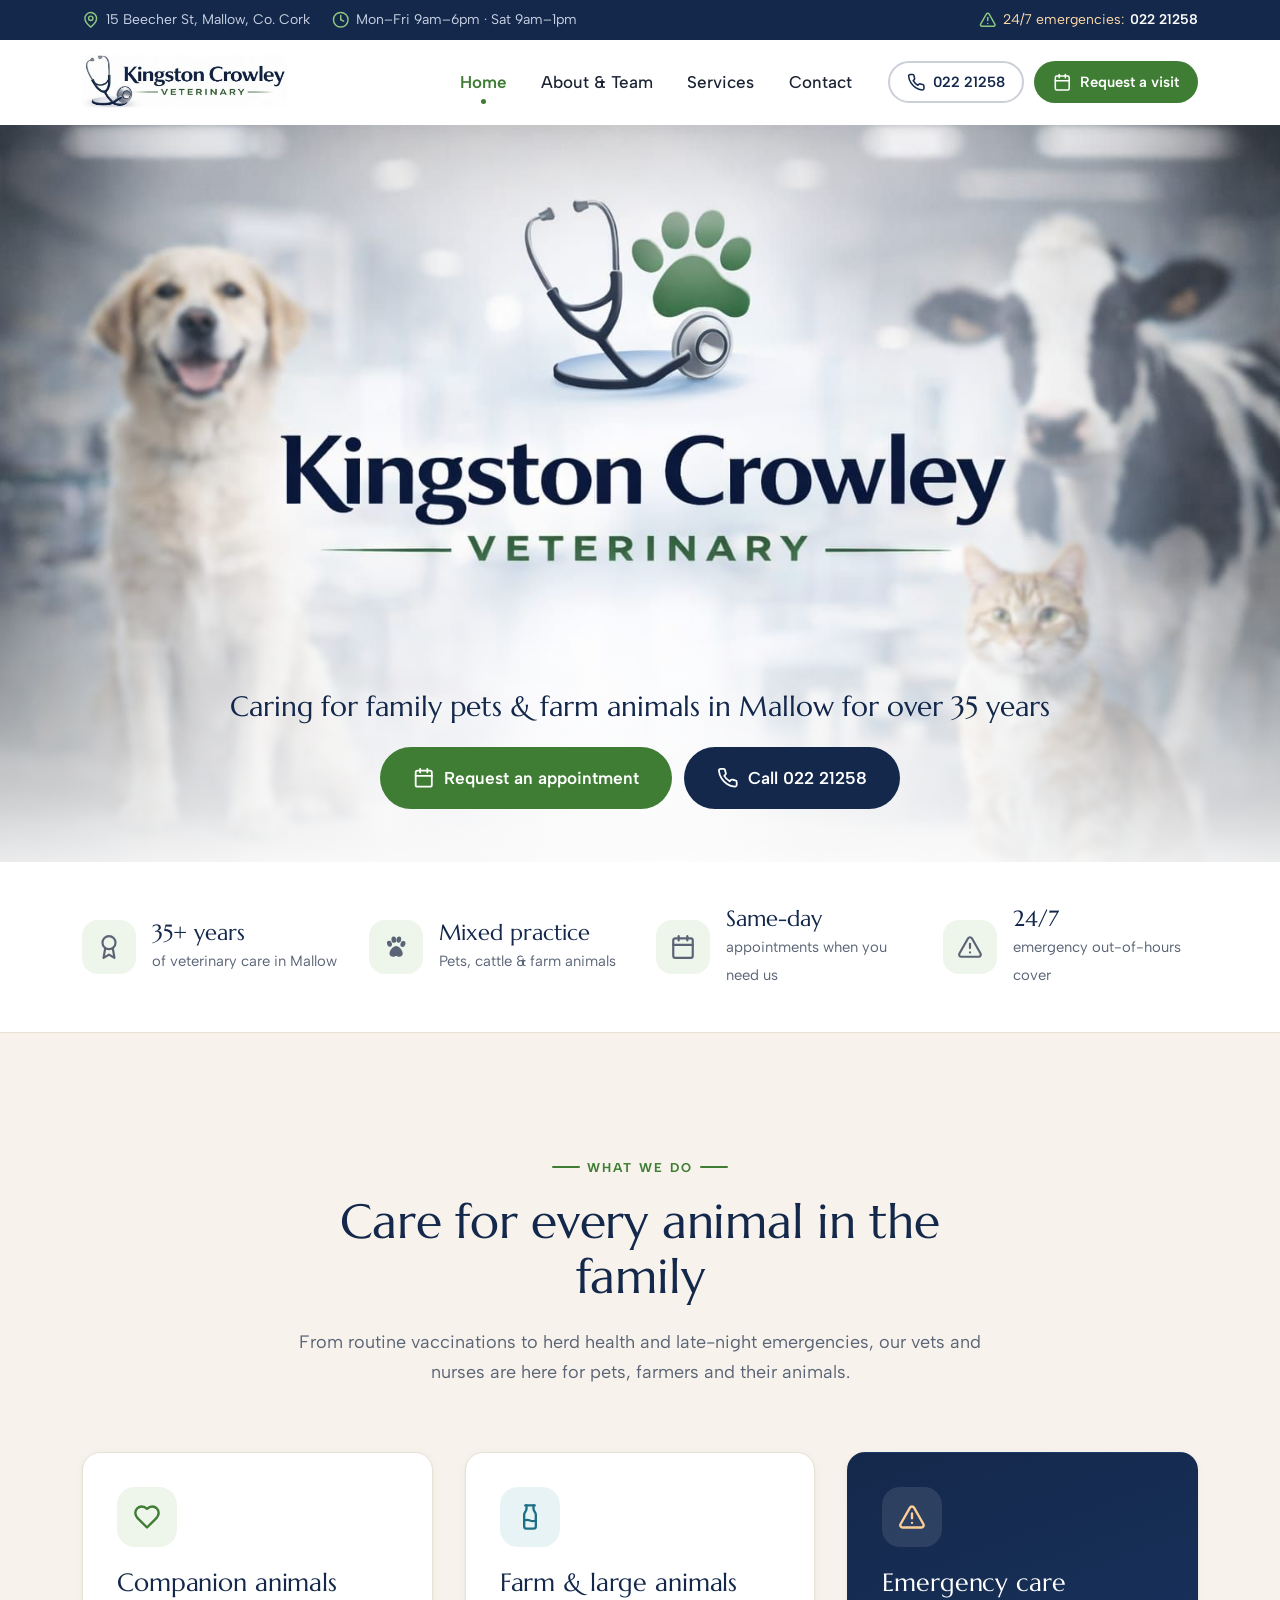
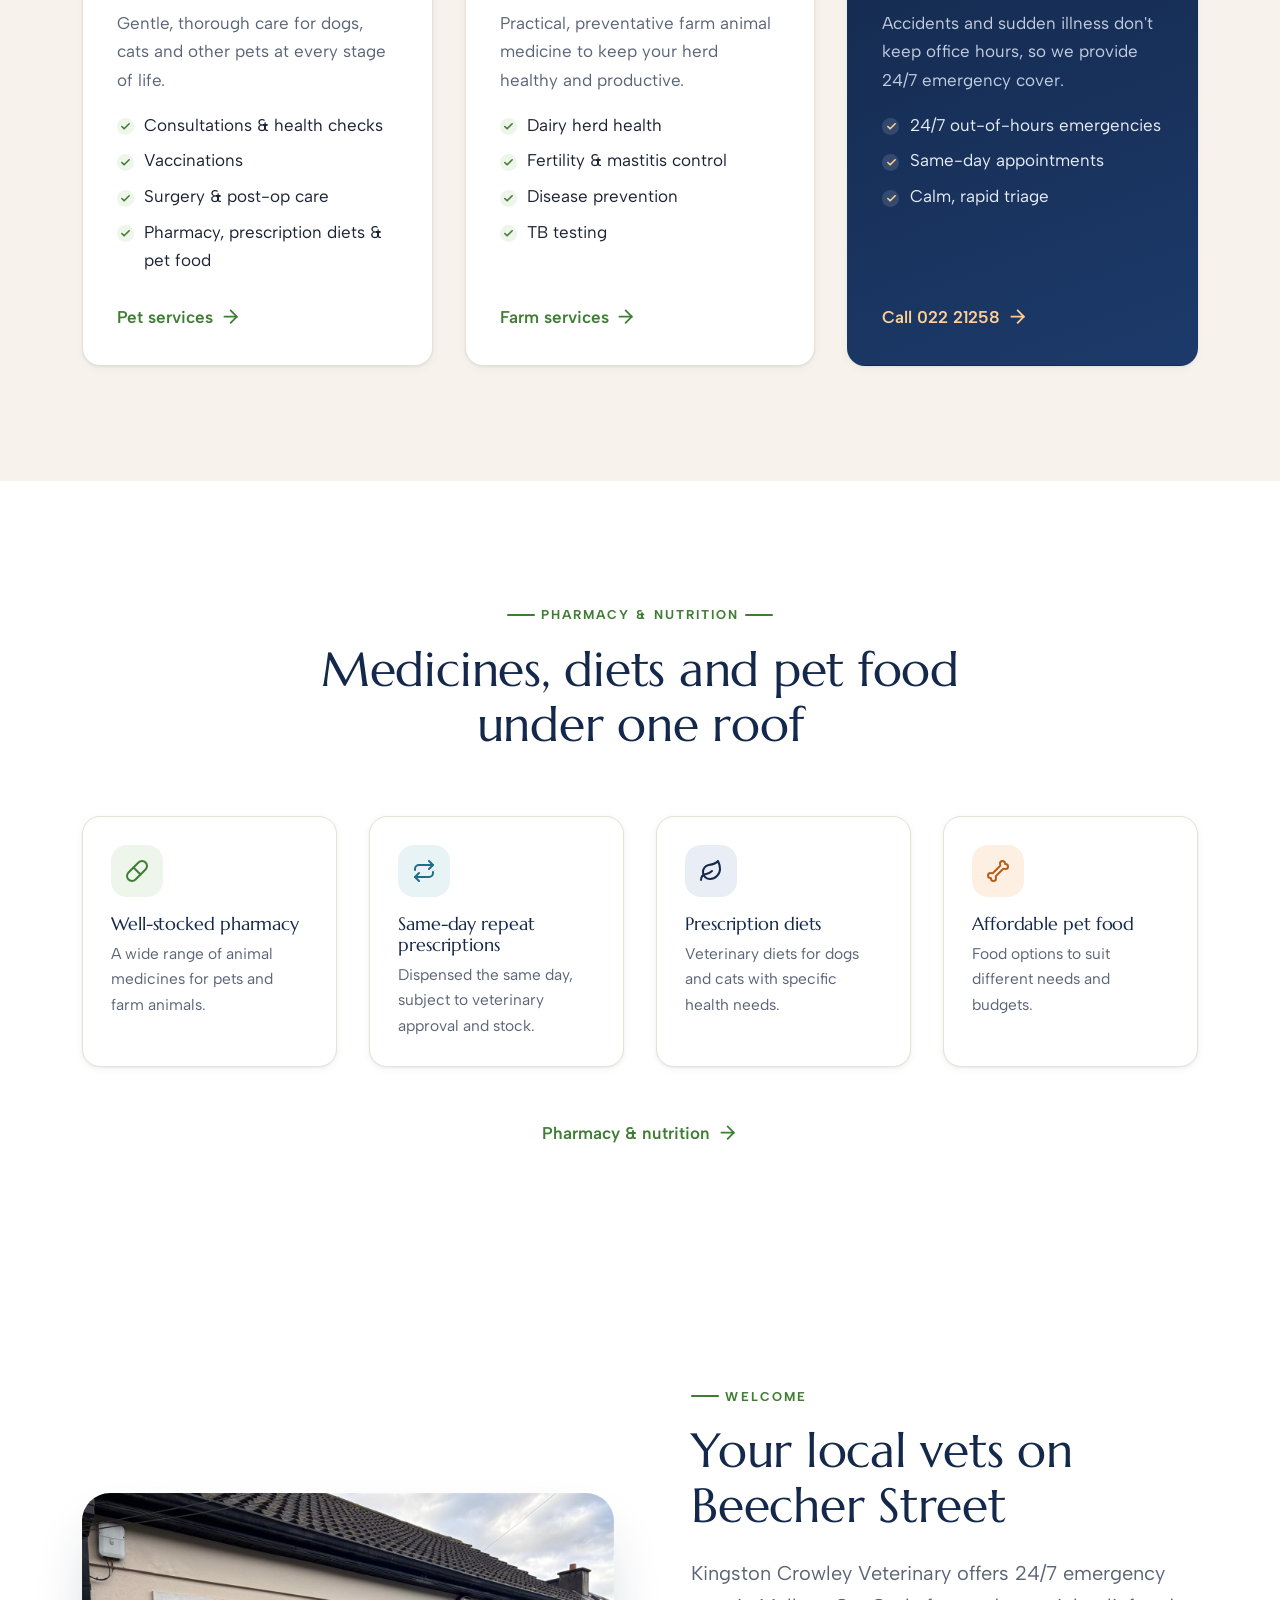
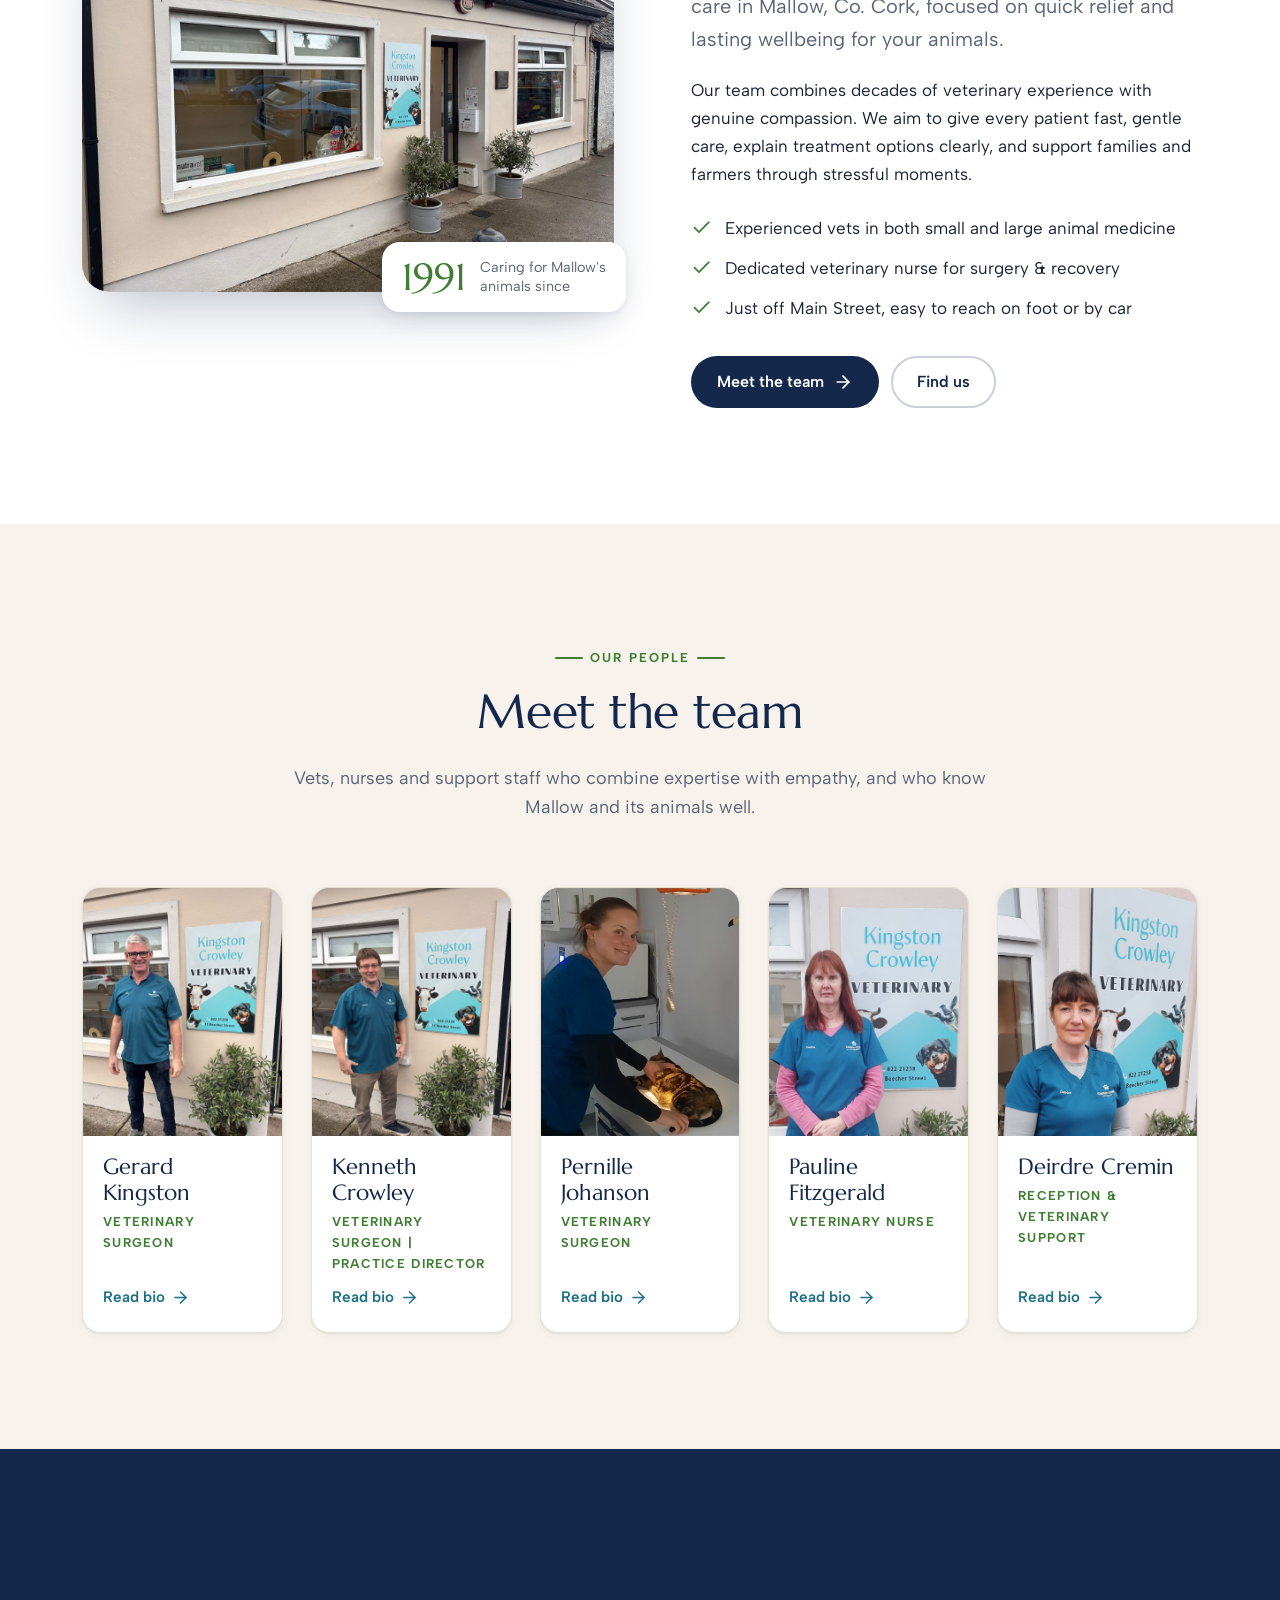
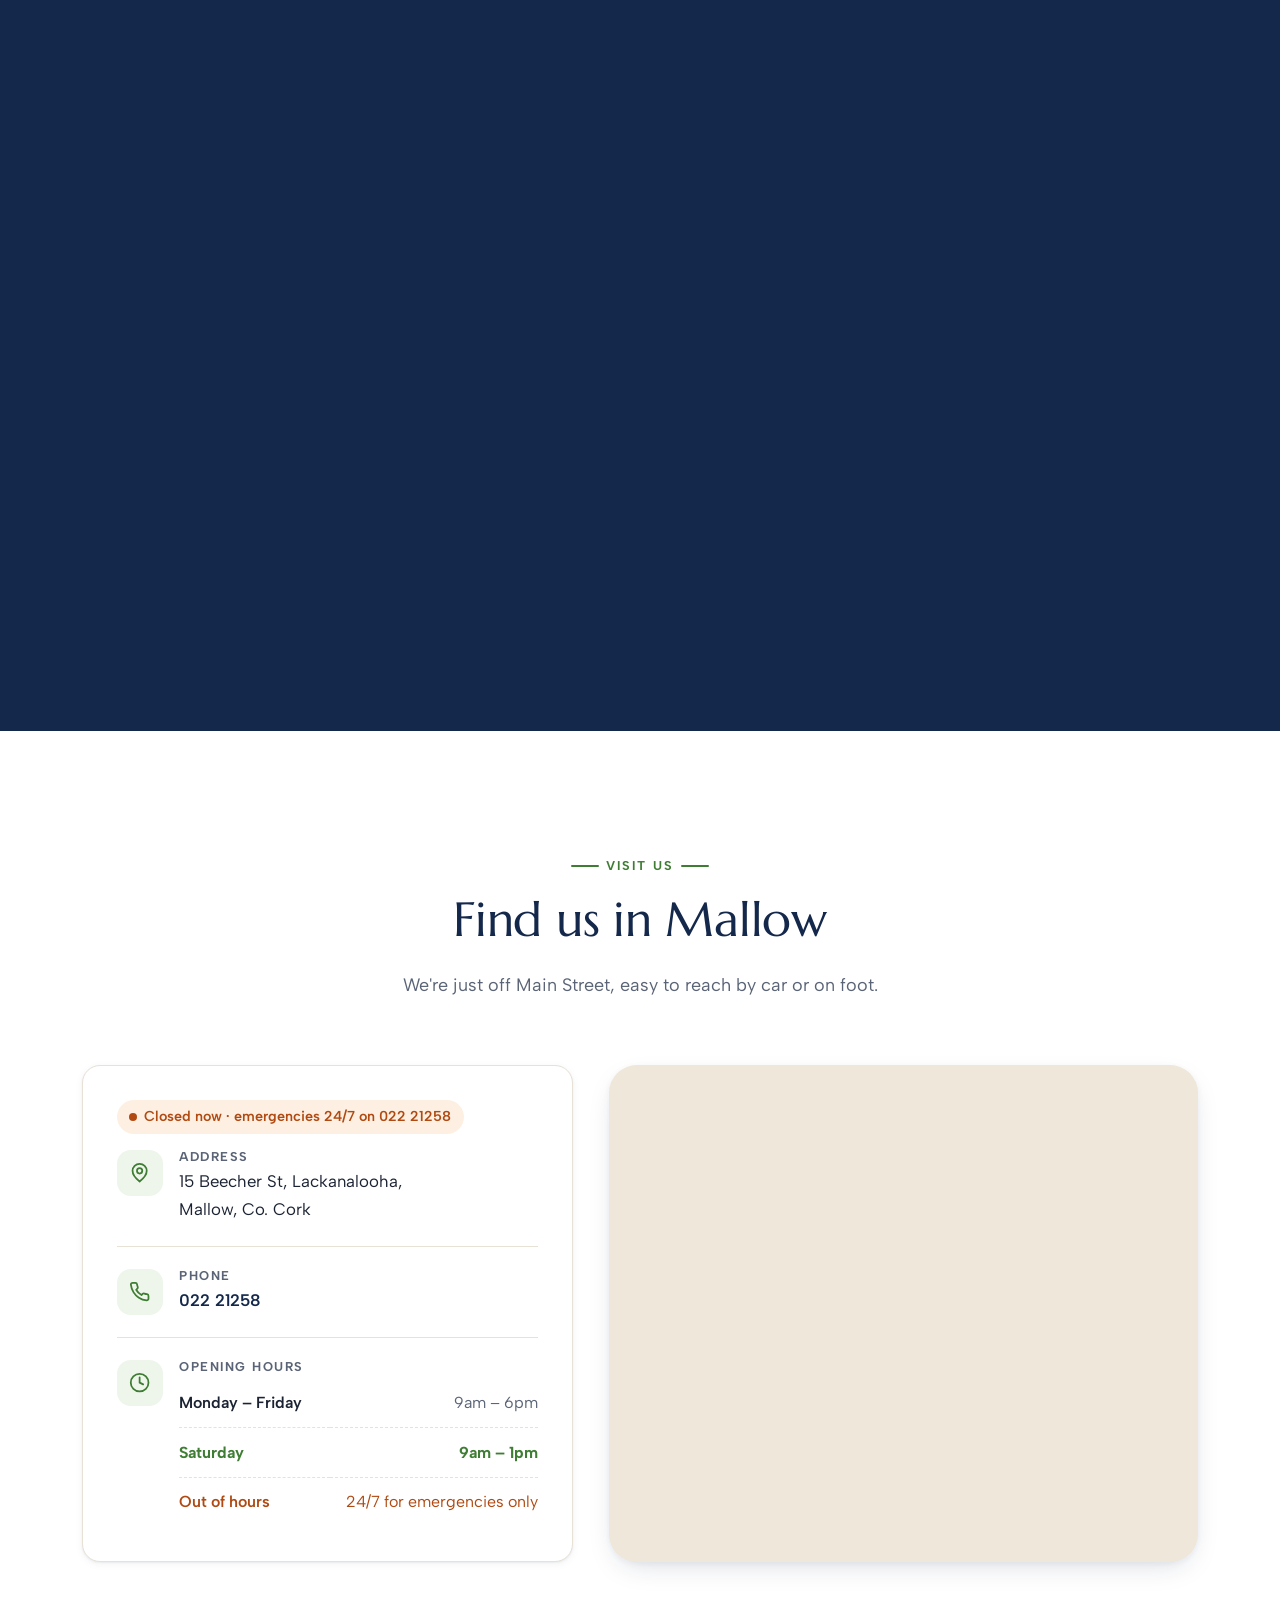
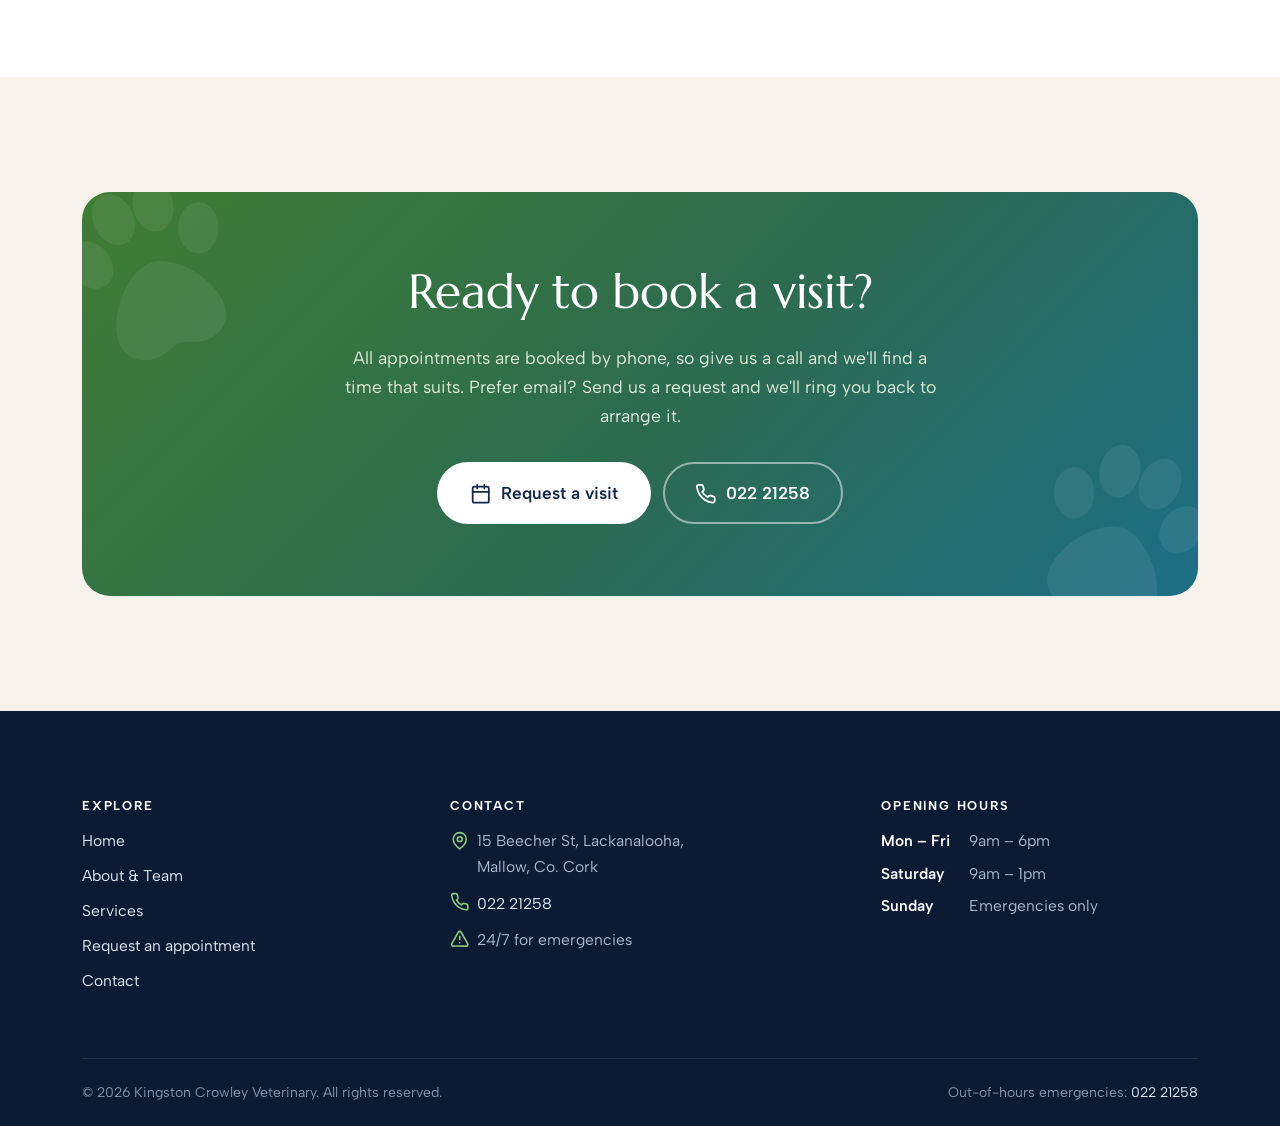
==== commit 526c6e92: "Some review comments" ====
--- a/index.html
+++ b/index.html
@@ -35,8 +35,8 @@
     },
     "geo": { "@type": "GeoCoordinates", "latitude": 52.1415852, "longitude": -8.6510727 },
     "openingHoursSpecification": [
-      { "@type": "OpeningHoursSpecification", "dayOfWeek": ["Monday","Tuesday","Wednesday","Thursday","Friday"], "opens": "10:00", "closes": "17:30" },
-      { "@type": "OpeningHoursSpecification", "dayOfWeek": "Saturday", "opens": "10:00", "closes": "13:00" }
+      { "@type": "OpeningHoursSpecification", "dayOfWeek": ["Monday","Tuesday","Wednesday","Thursday","Friday"], "opens": "09:00", "closes": "18:00" },
+      { "@type": "OpeningHoursSpecification", "dayOfWeek": "Saturday", "opens": "09:00", "closes": "13:00" }
     ],
     "aggregateRating": { "@type": "AggregateRating", "ratingValue": "5", "reviewCount": "3" }
   }
@@ -49,7 +49,7 @@
     <div class="container">
       <div class="topbar__group">
         <span class="topbar__item"><svg class="icon" aria-hidden="true"><use href="#i-pin"></use></svg>15 Beecher St, Mallow, Co. Cork</span>
-        <span class="topbar__item topbar__hide-sm"><svg class="icon" aria-hidden="true"><use href="#i-clock"></use></svg>Mon–Fri 10am–5.30pm · Sat 10am–1pm</span>
+        <span class="topbar__item topbar__hide-sm"><svg class="icon" aria-hidden="true"><use href="#i-clock"></use></svg>Mon–Fri 9am–6pm · Sat 9am–1pm</span>
       </div>
       <div class="topbar__group">
         <span class="topbar__item topbar__emergency"><svg class="icon" aria-hidden="true"><use href="#i-alert"></use></svg><span class="topbar__hide-sm">24/7 emergencies:</span> <a href="tel:+3532221258">022 21258</a></span>
@@ -74,7 +74,7 @@
         </ul>
         <div class="nav__cta">
           <a class="btn btn--ghost btn--sm" href="tel:+3532221258"><svg class="icon" aria-hidden="true"><use href="#i-phone"></use></svg>022 21258</a>
-          <a class="btn btn--sm" href="site/book.html"><svg class="icon" aria-hidden="true"><use href="#i-calendar"></use></svg>Book online</a>
+          <a class="btn btn--sm" href="site/book.html"><svg class="icon" aria-hidden="true"><use href="#i-calendar"></use></svg>Request a visit</a>
         </div>
       </nav>
     </div>
@@ -92,7 +92,7 @@
         <div class="container">
           <p class="hero__tagline">Caring for family pets &amp; farm animals in Mallow for over 35&nbsp;years</p>
           <div class="btn-row">
-            <a class="btn btn--lg" href="site/book.html"><svg class="icon" aria-hidden="true"><use href="#i-calendar"></use></svg>Book an appointment</a>
+            <a class="btn btn--lg" href="site/book.html"><svg class="icon" aria-hidden="true"><use href="#i-calendar"></use></svg>Request an appointment</a>
             <a class="btn btn--lg btn--navy" href="tel:+3532221258"><svg class="icon" aria-hidden="true"><use href="#i-phone"></use></svg>Call 022 21258</a>
           </div>
         </div>
@@ -140,7 +140,7 @@
               <li>Consultations &amp; health checks</li>
               <li>Vaccinations</li>
               <li>Surgery &amp; post-op care</li>
-              <li>Small animal drop-in clinic</li>
+              <li>Pharmacy, prescription diets &amp; pet food</li>
             </ul>
             <a class="link-arrow" href="site/services.html#companion">Pet services <svg class="icon" aria-hidden="true"><use href="#i-arrow"></use></svg></a>
           </article>
@@ -167,6 +167,41 @@
             </ul>
             <a class="link-arrow" href="tel:+3532221258">Call 022 21258 <svg class="icon" aria-hidden="true"><use href="#i-arrow"></use></svg></a>
           </article>
+        </div>
+      </div>
+    </section>
+
+    <!-- ============ PHARMACY ============ -->
+    <section class="section" aria-labelledby="pharmacy-title">
+      <div class="container">
+        <div class="section-head reveal">
+          <span class="eyebrow">Pharmacy &amp; nutrition</span>
+          <h2 id="pharmacy-title">Medicines, diets and pet food under one roof</h2>
+        </div>
+        <div class="grid grid-4">
+          <article class="card card--compact reveal">
+            <span class="card__icon"><svg class="icon" aria-hidden="true"><use href="#i-pill"></use></svg></span>
+            <h3>Well-stocked pharmacy</h3>
+            <p>A wide range of animal medicines for pets and farm animals.</p>
+          </article>
+          <article class="card card--compact reveal" data-delay="1">
+            <span class="card__icon card__icon--teal"><svg class="icon" aria-hidden="true"><use href="#i-repeat"></use></svg></span>
+            <h3>Same-day repeat prescriptions</h3>
+            <p>Dispensed the same day, subject to veterinary approval and stock.</p>
+          </article>
+          <article class="card card--compact reveal" data-delay="2">
+            <span class="card__icon card__icon--navy"><svg class="icon" aria-hidden="true"><use href="#i-leaf"></use></svg></span>
+            <h3>Prescription diets</h3>
+            <p>Veterinary diets for dogs and cats with specific health needs.</p>
+          </article>
+          <article class="card card--compact reveal" data-delay="3">
+            <span class="card__icon card__icon--warm"><svg class="icon" aria-hidden="true"><use href="#i-bone"></use></svg></span>
+            <h3>Affordable pet food</h3>
+            <p>Food options to suit different needs and budgets.</p>
+          </article>
+        </div>
+        <div class="text-center mt-lg reveal">
+          <a class="link-arrow" href="site/services.html#pharmacy">Pharmacy &amp; nutrition <svg class="icon" aria-hidden="true"><use href="#i-arrow"></use></svg></a>
         </div>
       </div>
     </section>
@@ -224,12 +259,12 @@
               <span class="team-card__more">Read bio <svg class="icon" aria-hidden="true"><use href="#i-arrow"></use></svg></span>
             </div>
           </a>
-          <a class="team-card reveal" data-delay="2" href="site/about.html#team">
+          <a class="team-card reveal" data-delay="2" href="site/about.html#bio-pernille">
             <div class="team-card__photo"><img src="site/assets/img/team-pernille.jpg" alt="Pernille Johanson" width="1200" height="742" loading="lazy" style="object-position:35% 50%"></div>
             <div class="team-card__body">
               <p class="team-card__name">Pernille Johanson</p>
               <p class="team-card__role">Veterinary Surgeon</p>
-              <span class="team-card__more">Meet the team <svg class="icon" aria-hidden="true"><use href="#i-arrow"></use></svg></span>
+              <span class="team-card__more">Read bio <svg class="icon" aria-hidden="true"><use href="#i-arrow"></use></svg></span>
             </div>
           </a>
           <a class="team-card reveal" data-delay="3" href="site/about.html#bio-pauline-fitzgerald">
@@ -307,9 +342,8 @@
               <div style="flex:1">
                 <h3>Opening hours</h3>
                 <table class="hours">
-                  <tr data-days="1,2,3,4,5"><th scope="row">Monday – Friday</th><td>10am – 5.30pm</td></tr>
-                  <tr data-days="6"><th scope="row">Saturday</th><td>10am – 1pm</td></tr>
-                  <tr><th scope="row">Small animal drop-in</th><td>Mon – Thu, 6 – 7pm<br>or by appointment</td></tr>
+                  <tr data-days="1,2,3,4,5"><th scope="row">Monday – Friday</th><td>9am – 6pm</td></tr>
+                  <tr data-days="6"><th scope="row">Saturday</th><td>9am – 1pm</td></tr>
                   <tr class="is-emergency" data-days="0"><th scope="row">Out of hours</th><td>24/7 for emergencies only</td></tr>
                 </table>
               </div>
@@ -329,9 +363,9 @@
           <svg class="cta-band__paw cta-band__paw--a" viewBox="0 0 24 24" aria-hidden="true"><use href="#i-paw"></use></svg>
           <svg class="cta-band__paw cta-band__paw--b" viewBox="0 0 24 24" aria-hidden="true"><use href="#i-paw"></use></svg>
           <h2>Ready to book a visit?</h2>
-          <p>Book a consultation, vaccination, operation or post-op check online in a couple of clicks, or give us a call and we'll find a time that suits you.</p>
+          <p>All appointments are booked by phone, so give us a call and we'll find a time that suits. Prefer email? Send us a request and we'll ring you back to arrange it.</p>
           <div class="btn-row">
-            <a class="btn btn--white btn--lg" href="site/book.html"><svg class="icon" aria-hidden="true"><use href="#i-calendar"></use></svg>Book online</a>
+            <a class="btn btn--white btn--lg" href="site/book.html"><svg class="icon" aria-hidden="true"><use href="#i-calendar"></use></svg>Request a visit</a>
             <a class="btn btn--outline-light btn--lg" href="tel:+3532221258"><svg class="icon" aria-hidden="true"><use href="#i-phone"></use></svg>022 21258</a>
           </div>
         </div>
@@ -343,17 +377,13 @@
   <footer class="site-footer">
     <div class="container">
       <div class="footer-grid">
-        <div class="footer-brand">
-          <img src="site/assets/img/logo-emblem.jpg" alt="Kingston Crowley Veterinary" width="600" height="359" loading="lazy">
-          <p>A mixed veterinary practice in the heart of Mallow, caring for family pets and farm animals with over 35 years of local experience.</p>
-        </div>
         <div>
           <h3>Explore</h3>
           <ul class="footer-list">
             <li><a href="index.html">Home</a></li>
             <li><a href="site/about.html">About &amp; Team</a></li>
             <li><a href="site/services.html">Services</a></li>
-            <li><a href="site/book.html">Book an appointment</a></li>
+            <li><a href="site/book.html">Request an appointment</a></li>
             <li><a href="site/contact.html">Contact</a></li>
           </ul>
         </div>
@@ -368,10 +398,9 @@
         <div>
           <h3>Opening hours</h3>
           <dl class="footer-hours">
-            <dt>Mon – Fri</dt><dd>10am – 5.30pm</dd>
-            <dt>Saturday</dt><dd>10am – 1pm</dd>
+            <dt>Mon – Fri</dt><dd>9am – 6pm</dd>
+            <dt>Saturday</dt><dd>9am – 1pm</dd>
             <dt>Sunday</dt><dd>Emergencies only</dd>
-            <dt>Drop-in</dt><dd>Mon – Thu, 6 – 7pm<br><small>small animal clinic</small></dd>
           </dl>
         </div>
       </div>
@@ -384,7 +413,7 @@
 
   <div class="mobile-bar" aria-label="Quick actions">
     <a class="btn btn--navy" href="tel:+3532221258"><svg class="icon" aria-hidden="true"><use href="#i-phone"></use></svg>Call us</a>
-    <a class="btn" href="site/book.html"><svg class="icon" aria-hidden="true"><use href="#i-calendar"></use></svg>Book online</a>
+    <a class="btn" href="site/book.html"><svg class="icon" aria-hidden="true"><use href="#i-calendar"></use></svg>Request a visit</a>
   </div>
 </body>
 </html>
--- a/site/assets/css/styles.css
+++ b/site/assets/css/styles.css
@@ -398,12 +398,49 @@
 .cta-band__paw--a { left: -40px; top: -30px; transform: rotate(-20deg); }
 .cta-band__paw--b { right: -30px; bottom: -50px; transform: rotate(18deg); }
 
-/* ---------- Booking ---------- */
-.book-card { text-align: left; }
-.book-card .card__icon { margin-bottom: 18px; }
-.book-card h3 { margin-bottom: .35em; }
-.book-card .btn { margin-top: auto; align-self: flex-start; }
-.book-card__meta { display: flex; align-items: center; gap: .4em; font-size: .9rem; color: var(--muted); margin-bottom: 1.25em; }
+/* ---------- Compact cards (pharmacy strip) ---------- */
+.card--compact { padding: clamp(22px, 2.4vw, 28px); }
+.card--compact .card__icon { width: 52px; height: 52px; border-radius: 16px; margin-bottom: 16px; }
+.card--compact .card__icon .icon { width: 24px; height: 24px; }
+.card--compact h3 { font-size: 1.15rem; margin-bottom: .35em; }
+.card--compact p { margin: 0; font-size: .97rem; }
+
+/* ---------- Appointment request form ---------- */
+.request-layout { display: grid; grid-template-columns: minmax(0, 1.7fr) minmax(0, 1fr); gap: clamp(24px, 4vw, 48px); align-items: start; }
+@media (max-width: 900px) { .request-layout { grid-template-columns: 1fr; } }
+.request-aside { display: grid; gap: 20px; position: sticky; top: calc(var(--header-h) + 20px); }
+@media (max-width: 900px) { .request-aside { position: static; } }
+
+.form-step { border: 0; margin: 0; padding: 0 0 clamp(22px, 3vw, 30px); border-bottom: 1px solid var(--line); display: grid; gap: 18px; min-width: 0; }
+.form-step:last-of-type { border-bottom: 0; padding-bottom: 0; }
+.form-step legend { display: flex; align-items: center; gap: .7em; padding: 0; margin-bottom: 18px; font-family: var(--font-display); font-size: 1.35rem; color: var(--navy); }
+.form-step__num { display: grid; place-items: center; width: 34px; height: 34px; border-radius: 50%; background: var(--navy); color: #fff; font-family: var(--font-body); font-size: .95rem; font-weight: 700; flex: none; }
+
+.choice-grid { display: grid; grid-template-columns: repeat(auto-fill, minmax(138px, 1fr)); gap: 12px; }
+.choice { position: relative; }
+.choice input { position: absolute; opacity: 0; width: 1px; height: 1px; }
+.choice label {
+  display: flex; flex-direction: column; align-items: flex-start; gap: 8px; height: 100%; cursor: pointer;
+  padding: 14px 16px; border: 1.5px solid var(--line); border-radius: 14px; background: #fff;
+  font-weight: 600; color: var(--navy); line-height: 1.25; transition: border-color .2s, background .2s, box-shadow .2s;
+}
+.choice label small { font-weight: 400; color: var(--muted); font-size: .82rem; }
+.choice label .icon { width: 26px; height: 26px; color: var(--green); }
+.choice label:hover { border-color: var(--teal); }
+.choice input:checked + label { border-color: var(--green); background: var(--green-50); box-shadow: 0 0 0 1px var(--green) inset; }
+.choice input:focus-visible + label { box-shadow: 0 0 0 4px rgba(29,111,134,.25); }
+
+.pill-group { display: flex; flex-wrap: wrap; gap: 10px; border: 0; padding: 0; margin: 0; min-width: 0; }
+.pill-group > legend { font-weight: 600; font-size: .95rem; color: var(--navy); margin-bottom: .5em; padding: 0; }
+.pill { position: relative; }
+.pill input { position: absolute; opacity: 0; width: 1px; height: 1px; }
+.pill label { display: inline-flex; align-items: center; gap: .4em; cursor: pointer; padding: .55em 1em; border: 1.5px solid var(--line); border-radius: 999px; background: #fff; font-size: .95rem; transition: border-color .2s, background .2s; }
+.pill label::before { content: ""; width: .9em; height: .9em; border-radius: 50%; border: 1.5px solid #b7bfcc; transition: all .2s; }
+.pill input:checked + label { border-color: var(--green); background: var(--green-50); color: var(--green-700); font-weight: 600; }
+.pill input:checked + label::before { border-color: var(--green); background: var(--green); box-shadow: inset 0 0 0 2px var(--green-50); }
+.pill input:focus-visible + label { box-shadow: 0 0 0 4px rgba(29,111,134,.25); }
+
+.field__hint { font-size: .85rem; color: var(--muted); margin: .4em 0 0; }
 
 .steps { counter-reset: step; display: grid; grid-template-columns: repeat(3, 1fr); gap: 24px; list-style: none; padding: 0; margin: 0; }
 @media (max-width: 760px) { .steps { grid-template-columns: 1fr; } }
@@ -436,10 +473,9 @@
 .site-footer { background: var(--navy-900); color: #aab6cc; padding: clamp(56px, 7vw, 88px) 0 0; font-size: .975rem; }
 .site-footer a { color: #dfe6f2; text-decoration: none; }
 .site-footer a:hover { color: #a9d79d; }
-.footer-grid { display: grid; grid-template-columns: 1.4fr 1fr 1fr 1.2fr; gap: clamp(28px, 4vw, 56px); }
+.footer-grid { display: grid; grid-template-columns: 1fr 1.2fr 1fr; gap: clamp(28px, 4vw, 56px); }
 @media (max-width: 960px) { .footer-grid { grid-template-columns: 1fr 1fr; } }
 @media (max-width: 560px) { .footer-grid { grid-template-columns: 1fr; } }
-.footer-brand img { width: 220px; border-radius: 16px; background: #fff; padding: 14px 18px; margin-bottom: 20px; }
 .site-footer h3 { font-family: var(--font-body); font-size: .8rem; font-weight: 700; letter-spacing: .14em; text-transform: uppercase; color: #fff; margin: 0 0 1.1em; }
 .footer-list { list-style: none; padding: 0; margin: 0; display: grid; gap: .6em; }
 .footer-list .icon { color: #8cc57f; margin-right: .5em; margin-top: .2em; }
@@ -500,3 +536,15 @@
 @media (min-width: 1100px) { .team-grid { grid-template-columns: repeat(5, minmax(0, 1fr)); } }
 @media (min-width: 1100px) { #team .team-grid { grid-template-columns: repeat(3, minmax(0, 1fr)); } }
 .bio__content .team-card__role { color: var(--green); }
+
+/* ---------- Appointment request: sidebar ---------- */
+.pill-group > legend .opt { font-weight: 400; color: var(--muted); }
+.request-alert { background: #fdf0e3; border-color: #f4d6b8; }
+.request-alert .info-row__icon { background: #fff; color: #b04a12; }
+.request-alert h3 { color: #8a3c0f; }
+.request-alert p { margin: 0; }
+.request-aside__title { font-size: 1.2rem; margin: 0 0 .8em; }
+.request-steps { counter-reset: rs; list-style: none; margin: 0; padding: 0; display: grid; gap: 14px; }
+.request-steps li { counter-increment: rs; position: relative; padding-left: 42px; color: var(--muted); font-size: .97rem; }
+.request-steps li::before { content: counter(rs); position: absolute; left: 0; top: -2px; display: grid; place-items: center; width: 28px; height: 28px; border-radius: 50%; background: var(--green-50); color: var(--green-700); font-weight: 700; font-size: .85rem; }
+.request-aside .hours { margin-top: 14px; }
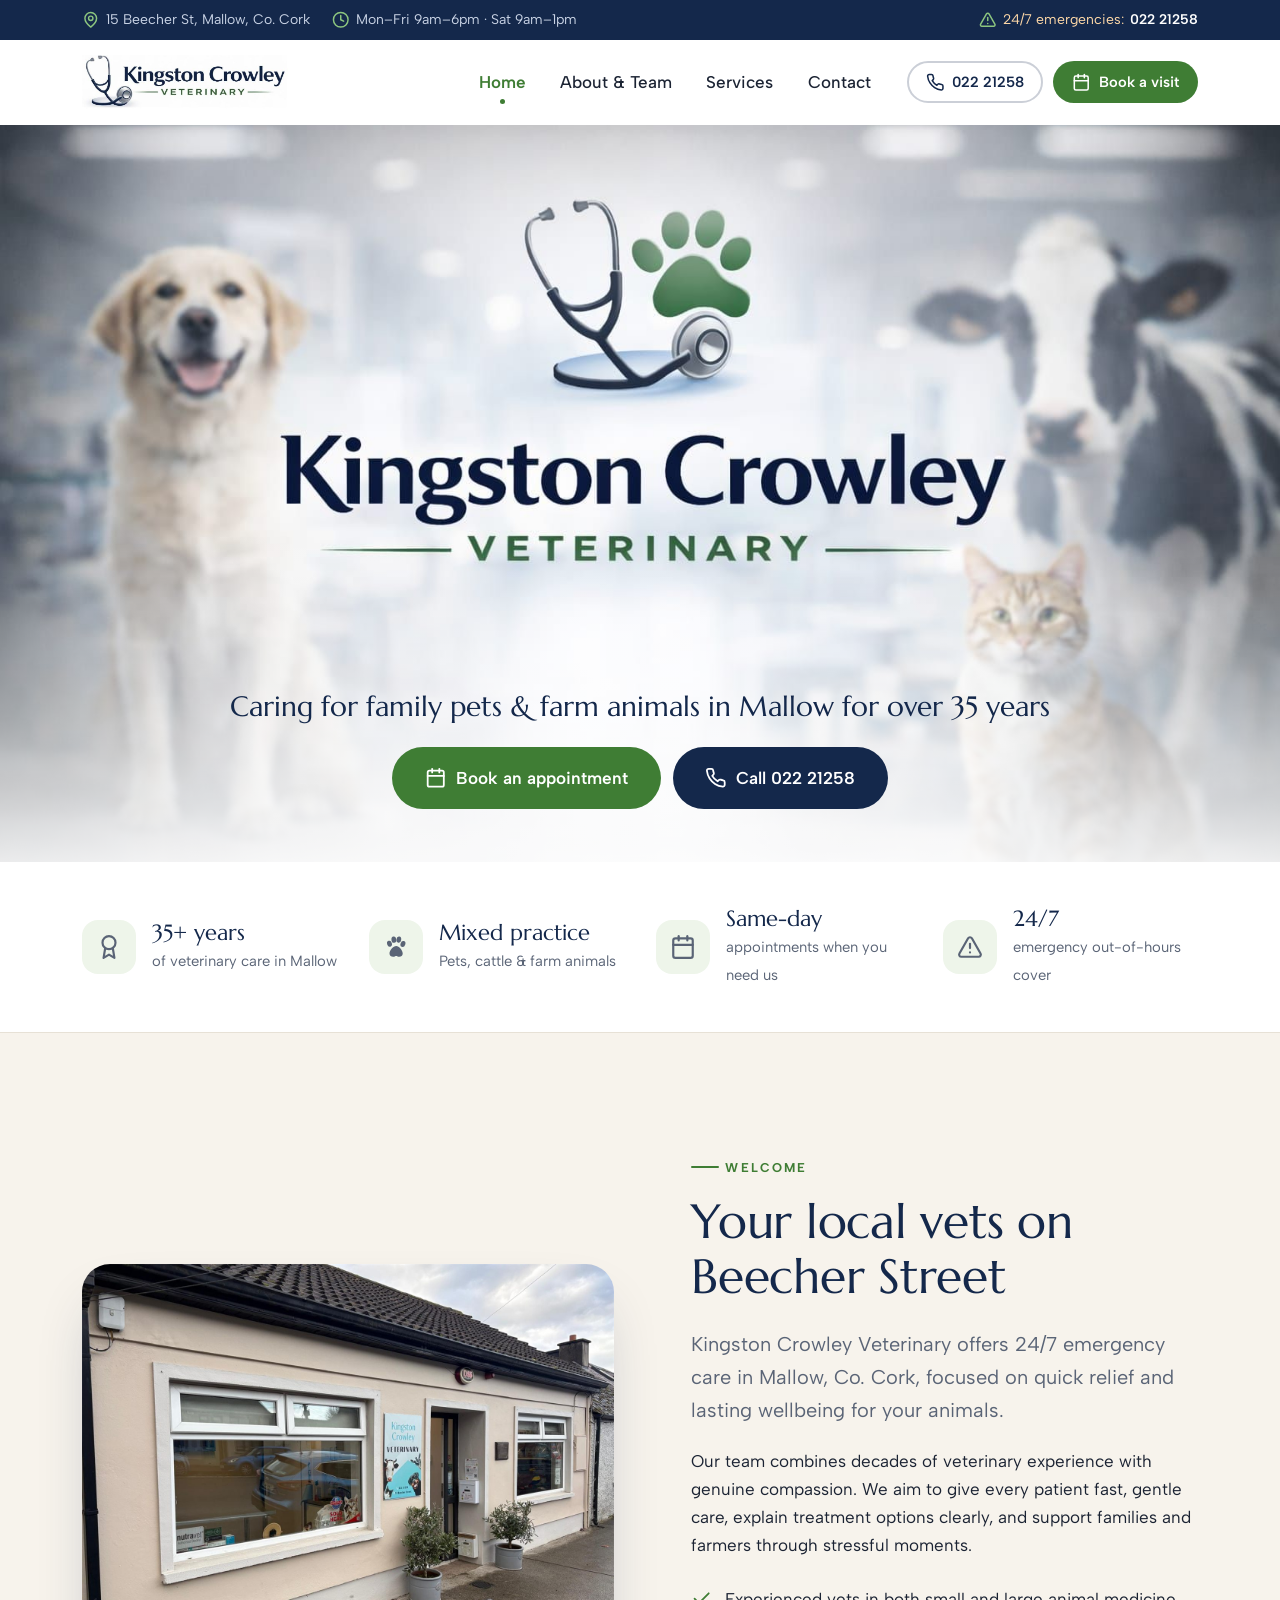
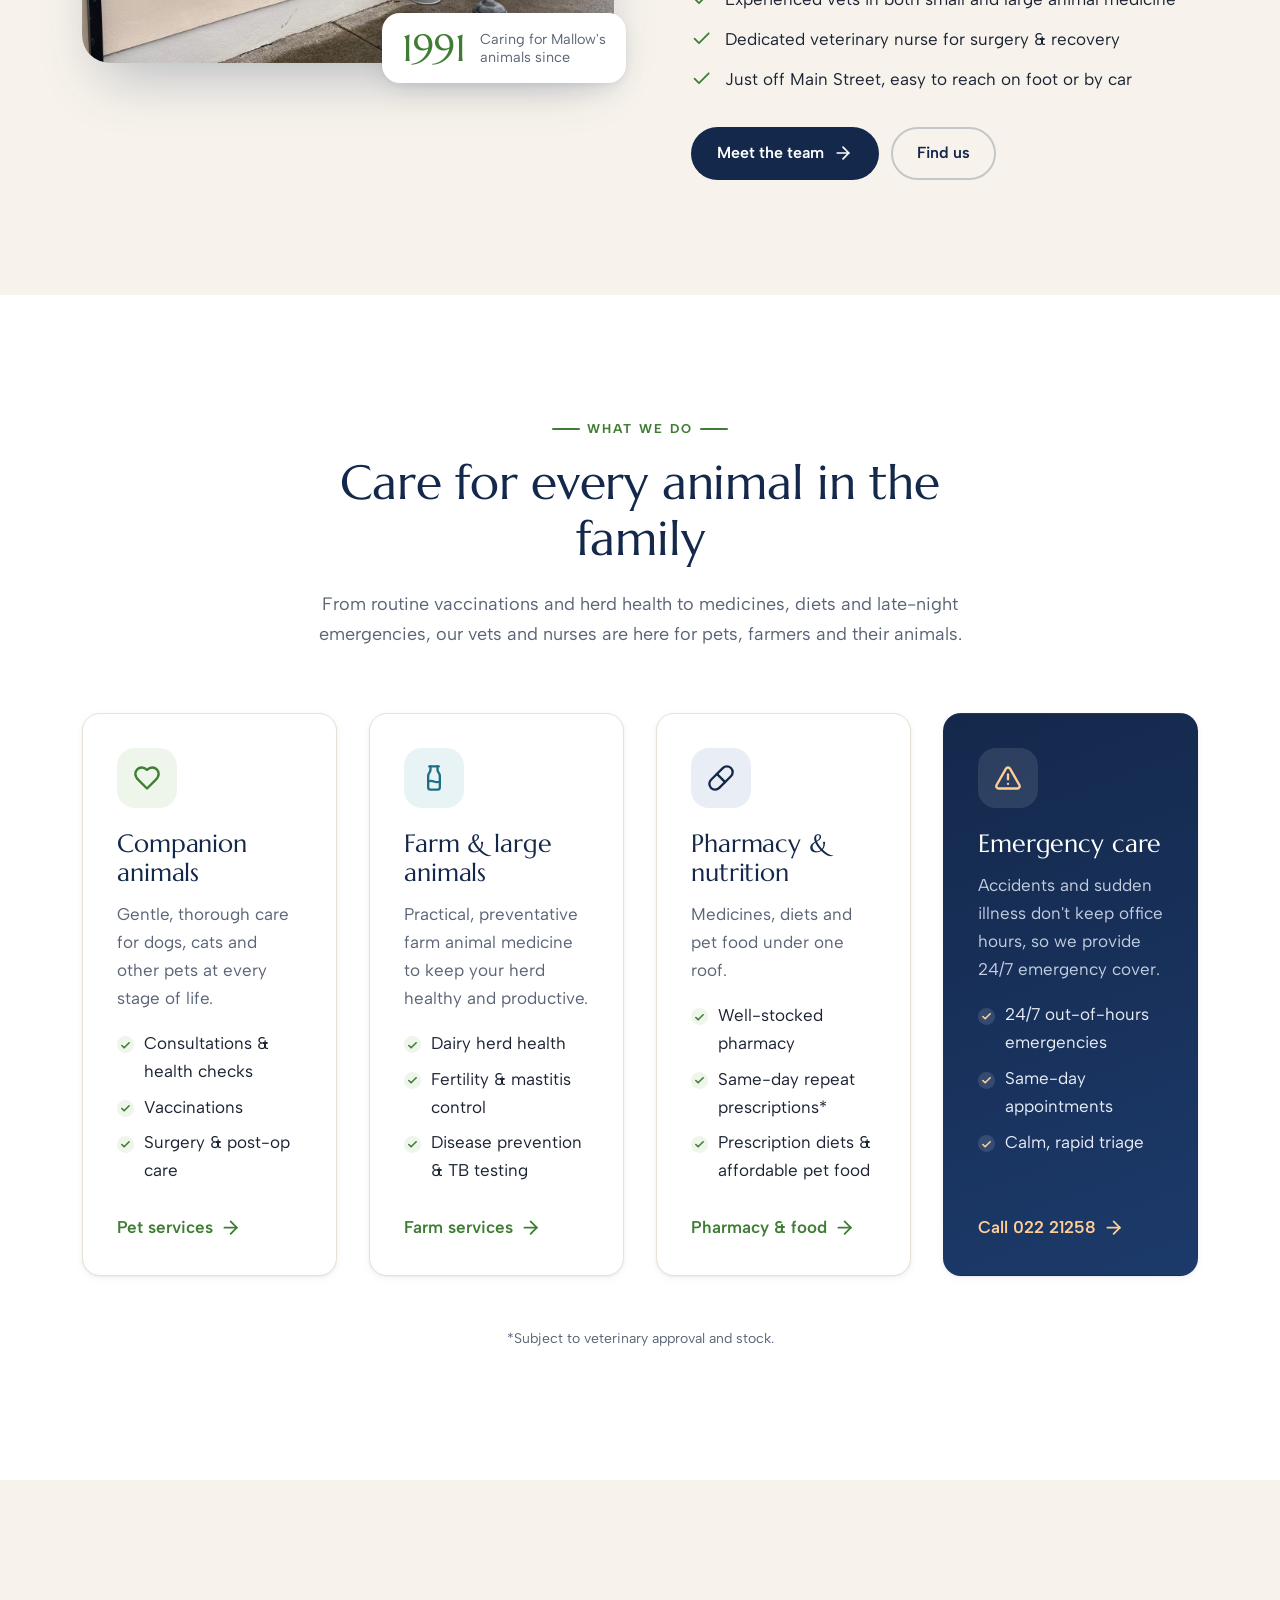
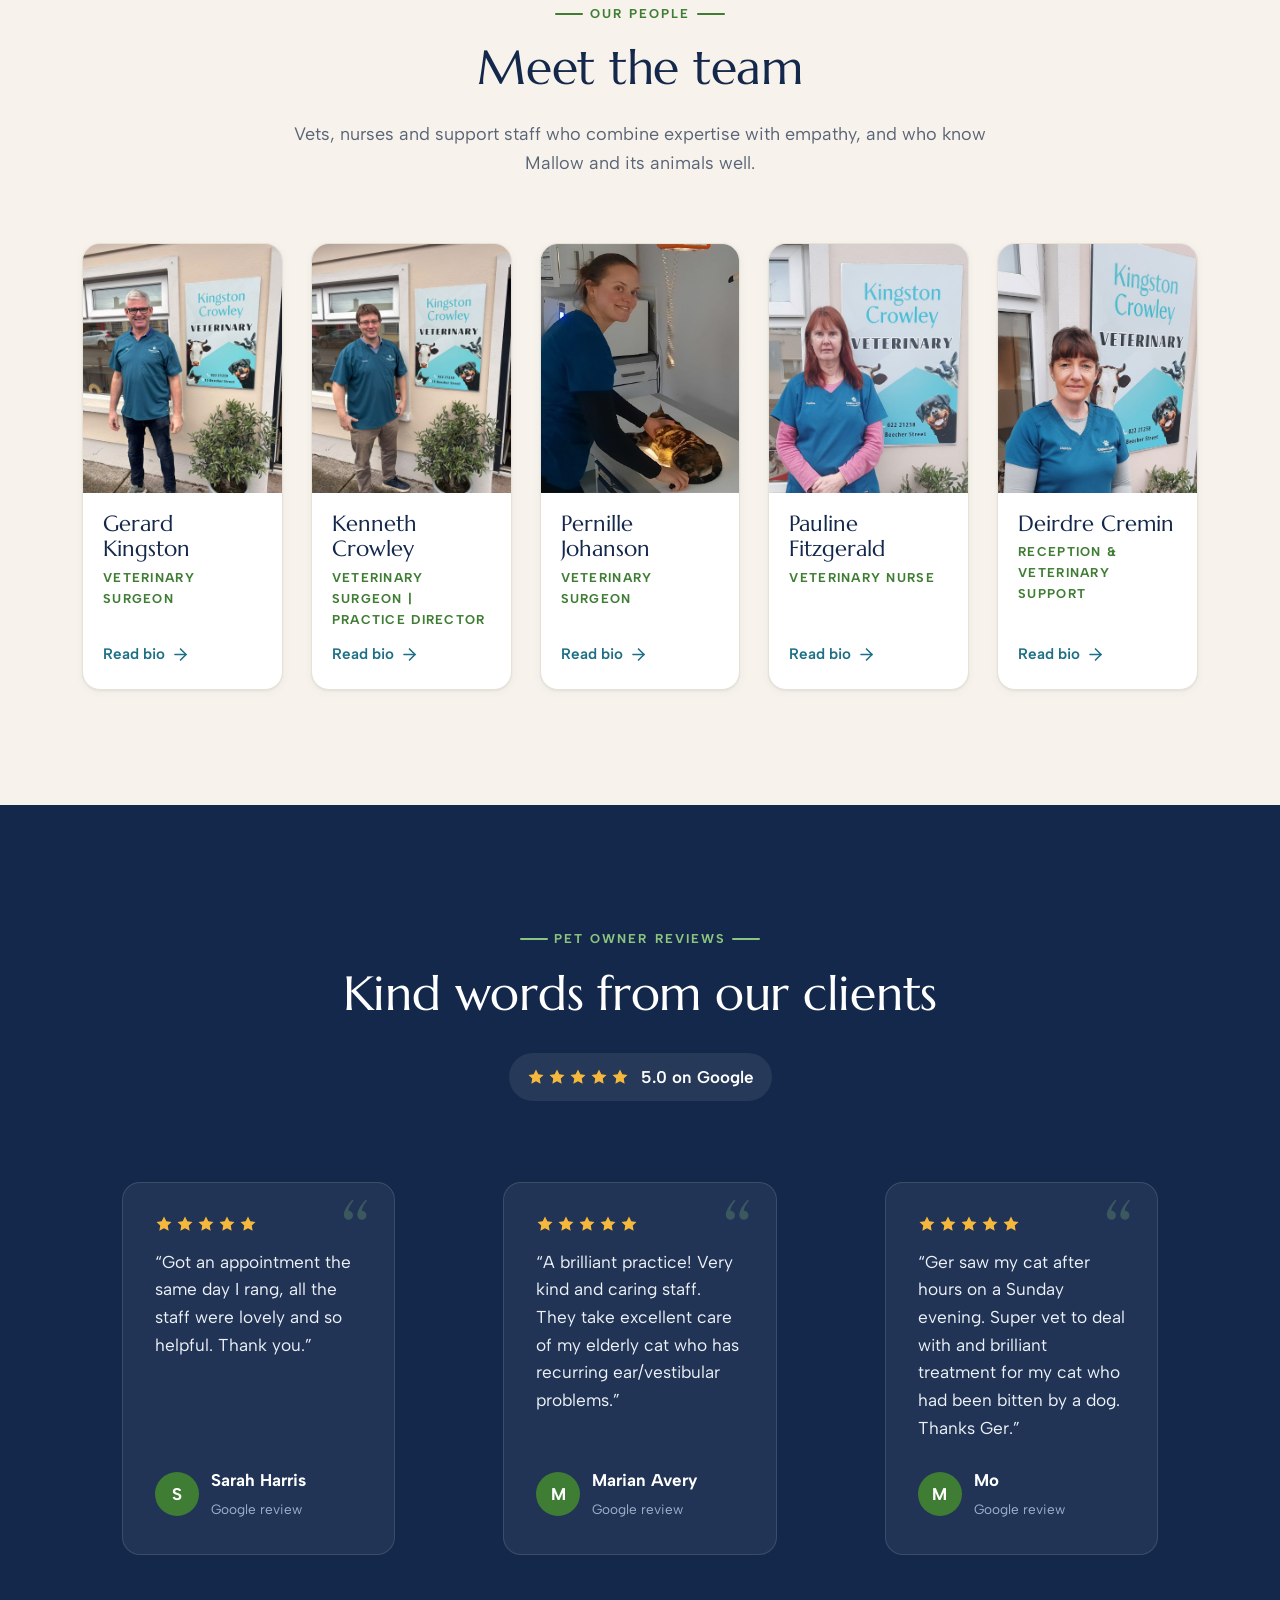
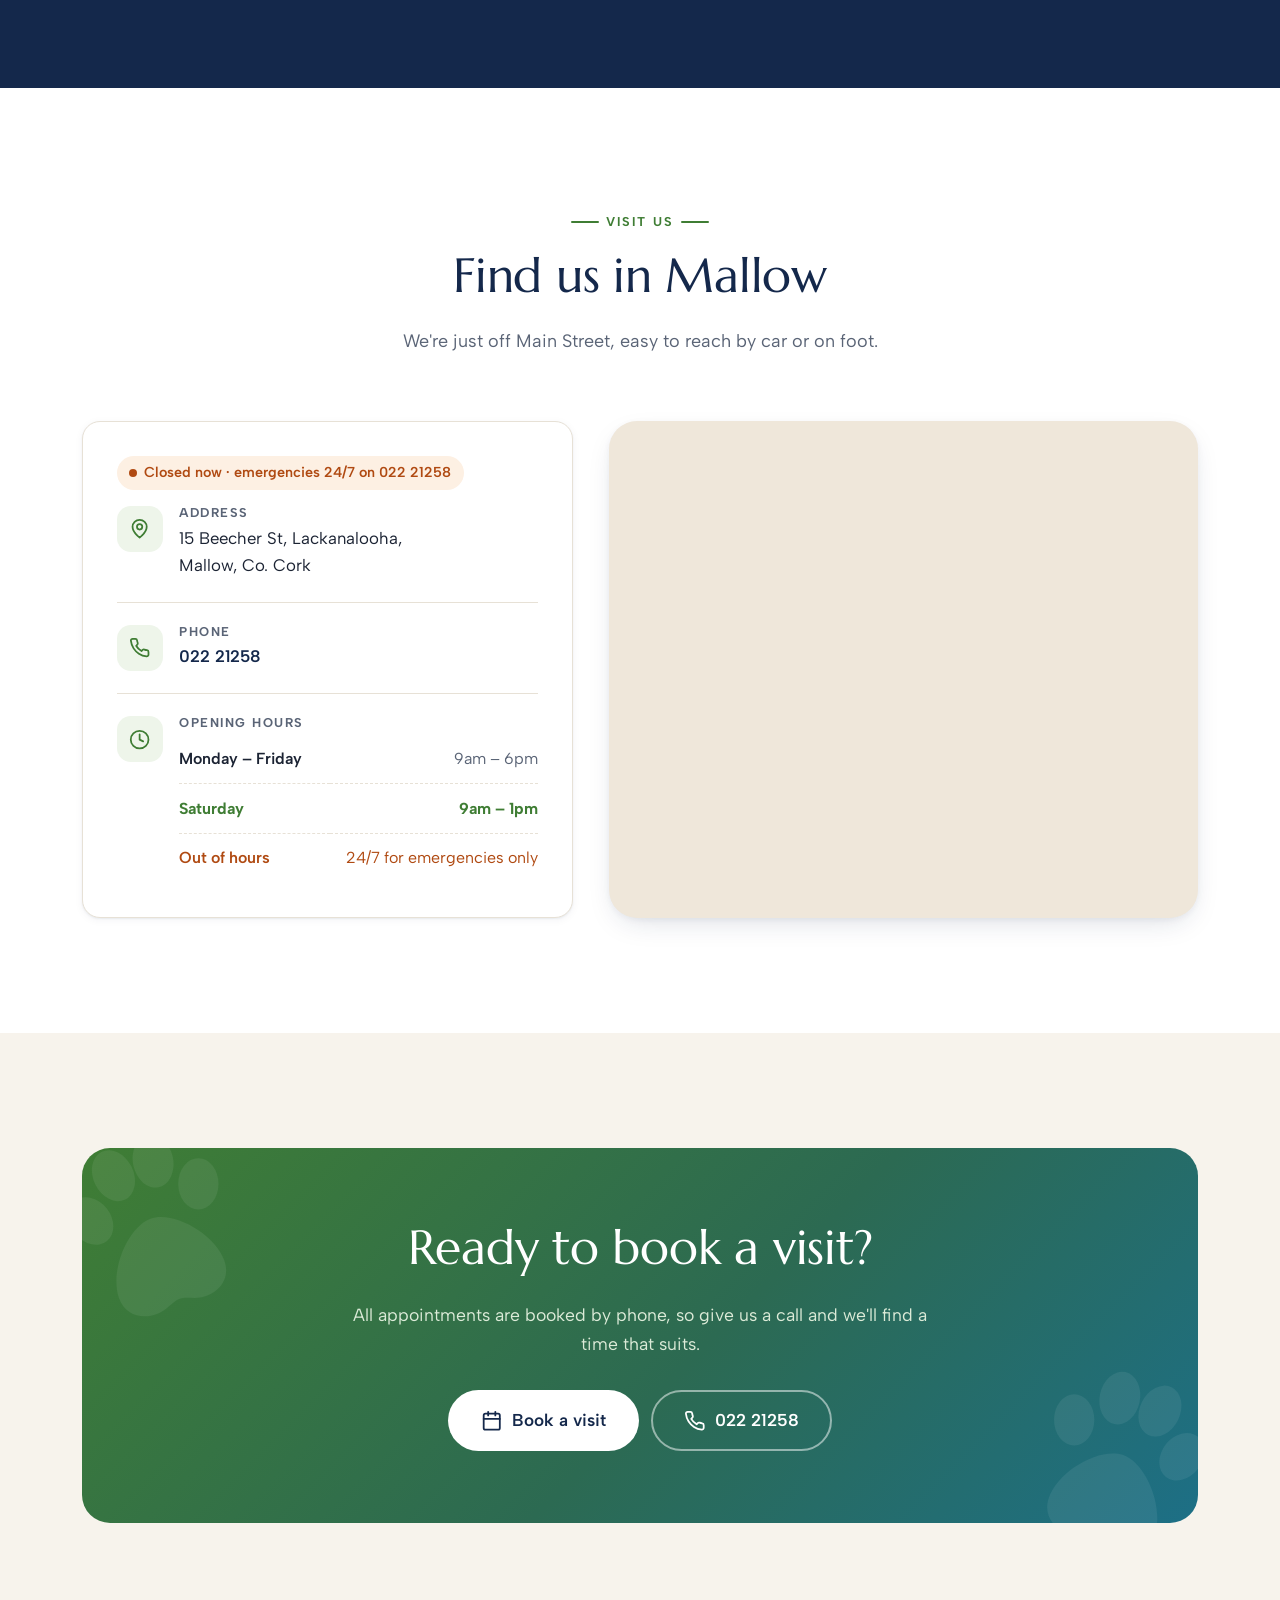
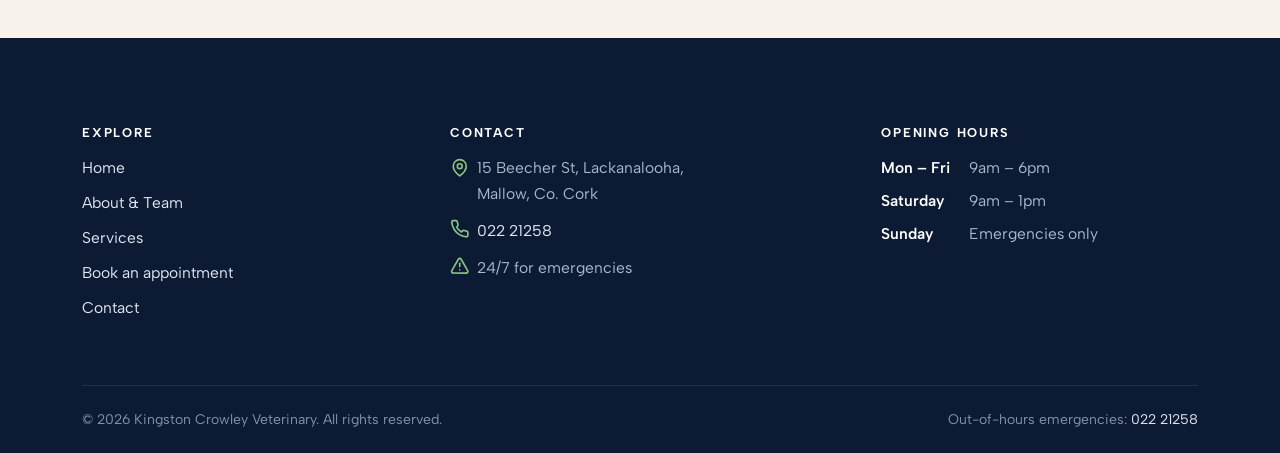
==== commit e5d0b1e5: "FInal Cleanup" ====
--- a/index.html
+++ b/index.html
@@ -74,7 +74,7 @@
         </ul>
         <div class="nav__cta">
           <a class="btn btn--ghost btn--sm" href="tel:+3532221258"><svg class="icon" aria-hidden="true"><use href="#i-phone"></use></svg>022 21258</a>
-          <a class="btn btn--sm" href="site/book.html"><svg class="icon" aria-hidden="true"><use href="#i-calendar"></use></svg>Request a visit</a>
+          <a class="btn btn--sm" href="site/book.html"><svg class="icon" aria-hidden="true"><use href="#i-calendar"></use></svg>Book a visit</a>
         </div>
       </nav>
     </div>
@@ -92,7 +92,7 @@
         <div class="container">
           <p class="hero__tagline">Caring for family pets &amp; farm animals in Mallow for over 35&nbsp;years</p>
           <div class="btn-row">
-            <a class="btn btn--lg" href="site/book.html"><svg class="icon" aria-hidden="true"><use href="#i-calendar"></use></svg>Request an appointment</a>
+            <a class="btn btn--lg" href="site/book.html"><svg class="icon" aria-hidden="true"><use href="#i-calendar"></use></svg>Book an appointment</a>
             <a class="btn btn--lg btn--navy" href="tel:+3532221258"><svg class="icon" aria-hidden="true"><use href="#i-phone"></use></svg>Call 022 21258</a>
           </div>
         </div>
@@ -123,91 +123,8 @@
       </div>
     </section>
 
-    <!-- ============ SERVICES PREVIEW ============ -->
+    <!-- ============ ABOUT ============ -->
     <section class="section section--cream">
-      <div class="container">
-        <div class="section-head reveal">
-          <span class="eyebrow">What we do</span>
-          <h2>Care for every animal in the family</h2>
-          <p>From routine vaccinations to herd health and late-night emergencies, our vets and nurses are here for pets, farmers and their animals.</p>
-        </div>
-        <div class="grid grid-3">
-          <article class="card reveal">
-            <span class="card__icon"><svg class="icon" aria-hidden="true"><use href="#i-heart"></use></svg></span>
-            <h3>Companion animals</h3>
-            <p>Gentle, thorough care for dogs, cats and other pets at every stage of life.</p>
-            <ul>
-              <li>Consultations &amp; health checks</li>
-              <li>Vaccinations</li>
-              <li>Surgery &amp; post-op care</li>
-              <li>Pharmacy, prescription diets &amp; pet food</li>
-            </ul>
-            <a class="link-arrow" href="site/services.html#companion">Pet services <svg class="icon" aria-hidden="true"><use href="#i-arrow"></use></svg></a>
-          </article>
-          <article class="card reveal" data-delay="1">
-            <span class="card__icon card__icon--teal"><svg class="icon" aria-hidden="true"><use href="#i-milk"></use></svg></span>
-            <h3>Farm &amp; large animals</h3>
-            <p>Practical, preventative farm animal medicine to keep your herd healthy and productive.</p>
-            <ul>
-              <li>Dairy herd health</li>
-              <li>Fertility &amp; mastitis control</li>
-              <li>Disease prevention</li>
-              <li>TB testing</li>
-            </ul>
-            <a class="link-arrow" href="site/services.html#farm">Farm services <svg class="icon" aria-hidden="true"><use href="#i-arrow"></use></svg></a>
-          </article>
-          <article class="card service-card--feature reveal" data-delay="2">
-            <span class="card__icon"><svg class="icon" aria-hidden="true"><use href="#i-alert"></use></svg></span>
-            <h3>Emergency care</h3>
-            <p>Accidents and sudden illness don't keep office hours, so we provide 24/7 emergency cover.</p>
-            <ul>
-              <li>24/7 out-of-hours emergencies</li>
-              <li>Same-day appointments</li>
-              <li>Calm, rapid triage</li>
-            </ul>
-            <a class="link-arrow" href="tel:+3532221258">Call 022 21258 <svg class="icon" aria-hidden="true"><use href="#i-arrow"></use></svg></a>
-          </article>
-        </div>
-      </div>
-    </section>
-
-    <!-- ============ PHARMACY ============ -->
-    <section class="section" aria-labelledby="pharmacy-title">
-      <div class="container">
-        <div class="section-head reveal">
-          <span class="eyebrow">Pharmacy &amp; nutrition</span>
-          <h2 id="pharmacy-title">Medicines, diets and pet food under one roof</h2>
-        </div>
-        <div class="grid grid-4">
-          <article class="card card--compact reveal">
-            <span class="card__icon"><svg class="icon" aria-hidden="true"><use href="#i-pill"></use></svg></span>
-            <h3>Well-stocked pharmacy</h3>
-            <p>A wide range of animal medicines for pets and farm animals.</p>
-          </article>
-          <article class="card card--compact reveal" data-delay="1">
-            <span class="card__icon card__icon--teal"><svg class="icon" aria-hidden="true"><use href="#i-repeat"></use></svg></span>
-            <h3>Same-day repeat prescriptions</h3>
-            <p>Dispensed the same day, subject to veterinary approval and stock.</p>
-          </article>
-          <article class="card card--compact reveal" data-delay="2">
-            <span class="card__icon card__icon--navy"><svg class="icon" aria-hidden="true"><use href="#i-leaf"></use></svg></span>
-            <h3>Prescription diets</h3>
-            <p>Veterinary diets for dogs and cats with specific health needs.</p>
-          </article>
-          <article class="card card--compact reveal" data-delay="3">
-            <span class="card__icon card__icon--warm"><svg class="icon" aria-hidden="true"><use href="#i-bone"></use></svg></span>
-            <h3>Affordable pet food</h3>
-            <p>Food options to suit different needs and budgets.</p>
-          </article>
-        </div>
-        <div class="text-center mt-lg reveal">
-          <a class="link-arrow" href="site/services.html#pharmacy">Pharmacy &amp; nutrition <svg class="icon" aria-hidden="true"><use href="#i-arrow"></use></svg></a>
-        </div>
-      </div>
-    </section>
-
-    <!-- ============ ABOUT ============ -->
-    <section class="section">
       <div class="container split">
         <div class="split__media reveal">
           <img src="site/assets/img/building.jpg" alt="The Kingston Crowley Veterinary clinic on Beecher Street, Mallow" width="1400" height="1050" loading="lazy">
@@ -231,6 +148,64 @@
             <a class="btn btn--ghost" href="site/contact.html">Find us</a>
           </div>
         </div>
+      </div>
+    </section>
+
+    <!-- ============ WHAT WE DO (services + pharmacy) ============ -->
+    <section class="section" aria-labelledby="services-title">
+      <div class="container">
+        <div class="section-head reveal">
+          <span class="eyebrow">What we do</span>
+          <h2 id="services-title">Care for every animal in the family</h2>
+          <p>From routine vaccinations and herd health to medicines, diets and late-night emergencies, our vets and nurses are here for pets, farmers and their animals.</p>
+        </div>
+        <div class="grid grid-4">
+          <article class="card reveal">
+            <span class="card__icon"><svg class="icon" aria-hidden="true"><use href="#i-heart"></use></svg></span>
+            <h3>Companion animals</h3>
+            <p>Gentle, thorough care for dogs, cats and other pets at every stage of life.</p>
+            <ul>
+              <li>Consultations &amp; health checks</li>
+              <li>Vaccinations</li>
+              <li>Surgery &amp; post-op care</li>
+            </ul>
+            <a class="link-arrow" href="site/services.html#companion">Pet services <svg class="icon" aria-hidden="true"><use href="#i-arrow"></use></svg></a>
+          </article>
+          <article class="card reveal" data-delay="1">
+            <span class="card__icon card__icon--teal"><svg class="icon" aria-hidden="true"><use href="#i-milk"></use></svg></span>
+            <h3>Farm &amp; large animals</h3>
+            <p>Practical, preventative farm animal medicine to keep your herd healthy and productive.</p>
+            <ul>
+              <li>Dairy herd health</li>
+              <li>Fertility &amp; mastitis control</li>
+              <li>Disease prevention &amp; TB testing</li>
+            </ul>
+            <a class="link-arrow" href="site/services.html#farm">Farm services <svg class="icon" aria-hidden="true"><use href="#i-arrow"></use></svg></a>
+          </article>
+          <article class="card reveal" data-delay="2">
+            <span class="card__icon card__icon--navy"><svg class="icon" aria-hidden="true"><use href="#i-pill"></use></svg></span>
+            <h3>Pharmacy &amp; nutrition</h3>
+            <p>Medicines, diets and pet food under one roof.</p>
+            <ul>
+              <li>Well-stocked pharmacy</li>
+              <li>Same-day repeat prescriptions*</li>
+              <li>Prescription diets &amp; affordable pet food</li>
+            </ul>
+            <a class="link-arrow" href="site/services.html#pharmacy">Pharmacy &amp; food <svg class="icon" aria-hidden="true"><use href="#i-arrow"></use></svg></a>
+          </article>
+          <article class="card service-card--feature reveal" data-delay="3">
+            <span class="card__icon"><svg class="icon" aria-hidden="true"><use href="#i-alert"></use></svg></span>
+            <h3>Emergency care</h3>
+            <p>Accidents and sudden illness don't keep office hours, so we provide 24/7 emergency cover.</p>
+            <ul>
+              <li>24/7 out-of-hours emergencies</li>
+              <li>Same-day appointments</li>
+              <li>Calm, rapid triage</li>
+            </ul>
+            <a class="link-arrow" href="tel:+3532221258">Call 022 21258 <svg class="icon" aria-hidden="true"><use href="#i-arrow"></use></svg></a>
+          </article>
+        </div>
+        <p class="text-center muted mt-lg reveal" style="font-size:.875rem">*Subject to veterinary approval and stock.</p>
       </div>
     </section>
 
@@ -363,9 +338,9 @@
           <svg class="cta-band__paw cta-band__paw--a" viewBox="0 0 24 24" aria-hidden="true"><use href="#i-paw"></use></svg>
           <svg class="cta-band__paw cta-band__paw--b" viewBox="0 0 24 24" aria-hidden="true"><use href="#i-paw"></use></svg>
           <h2>Ready to book a visit?</h2>
-          <p>All appointments are booked by phone, so give us a call and we'll find a time that suits. Prefer email? Send us a request and we'll ring you back to arrange it.</p>
+          <p>All appointments are booked by phone, so give us a call and we'll find a time that suits.</p>
           <div class="btn-row">
-            <a class="btn btn--white btn--lg" href="site/book.html"><svg class="icon" aria-hidden="true"><use href="#i-calendar"></use></svg>Request a visit</a>
+            <a class="btn btn--white btn--lg" href="site/book.html"><svg class="icon" aria-hidden="true"><use href="#i-calendar"></use></svg>Book a visit</a>
             <a class="btn btn--outline-light btn--lg" href="tel:+3532221258"><svg class="icon" aria-hidden="true"><use href="#i-phone"></use></svg>022 21258</a>
           </div>
         </div>
@@ -383,7 +358,7 @@
             <li><a href="index.html">Home</a></li>
             <li><a href="site/about.html">About &amp; Team</a></li>
             <li><a href="site/services.html">Services</a></li>
-            <li><a href="site/book.html">Request an appointment</a></li>
+            <li><a href="site/book.html">Book an appointment</a></li>
             <li><a href="site/contact.html">Contact</a></li>
           </ul>
         </div>
@@ -413,7 +388,7 @@
 
   <div class="mobile-bar" aria-label="Quick actions">
     <a class="btn btn--navy" href="tel:+3532221258"><svg class="icon" aria-hidden="true"><use href="#i-phone"></use></svg>Call us</a>
-    <a class="btn" href="site/book.html"><svg class="icon" aria-hidden="true"><use href="#i-calendar"></use></svg>Request a visit</a>
+    <a class="btn" href="site/book.html"><svg class="icon" aria-hidden="true"><use href="#i-calendar"></use></svg>Book a visit</a>
   </div>
 </body>
 </html>
--- a/site/assets/css/styles.css
+++ b/site/assets/css/styles.css
@@ -374,6 +374,7 @@
 
 .visit-grid { display: grid; grid-template-columns: 1fr 1.2fr; gap: clamp(20px, 3vw, 36px); align-items: stretch; }
 @media (max-width: 900px) { .visit-grid { grid-template-columns: 1fr; } }
+.visit-grid--single { grid-template-columns: 1fr; max-width: 760px; margin-inline: auto; }
 
 /* ---------- Emergency banner ---------- */
 .emergency {
@@ -405,49 +406,11 @@
 .card--compact h3 { font-size: 1.15rem; margin-bottom: .35em; }
 .card--compact p { margin: 0; font-size: .97rem; }
 
-/* ---------- Appointment request form ---------- */
+/* ---------- Book (call to book) page ---------- */
 .request-layout { display: grid; grid-template-columns: minmax(0, 1.7fr) minmax(0, 1fr); gap: clamp(24px, 4vw, 48px); align-items: start; }
 @media (max-width: 900px) { .request-layout { grid-template-columns: 1fr; } }
 .request-aside { display: grid; gap: 20px; position: sticky; top: calc(var(--header-h) + 20px); }
 @media (max-width: 900px) { .request-aside { position: static; } }
-
-.form-step { border: 0; margin: 0; padding: 0 0 clamp(22px, 3vw, 30px); border-bottom: 1px solid var(--line); display: grid; gap: 18px; min-width: 0; }
-.form-step:last-of-type { border-bottom: 0; padding-bottom: 0; }
-.form-step legend { display: flex; align-items: center; gap: .7em; padding: 0; margin-bottom: 18px; font-family: var(--font-display); font-size: 1.35rem; color: var(--navy); }
-.form-step__num { display: grid; place-items: center; width: 34px; height: 34px; border-radius: 50%; background: var(--navy); color: #fff; font-family: var(--font-body); font-size: .95rem; font-weight: 700; flex: none; }
-
-.choice-grid { display: grid; grid-template-columns: repeat(auto-fill, minmax(138px, 1fr)); gap: 12px; }
-.choice { position: relative; }
-.choice input { position: absolute; opacity: 0; width: 1px; height: 1px; }
-.choice label {
-  display: flex; flex-direction: column; align-items: flex-start; gap: 8px; height: 100%; cursor: pointer;
-  padding: 14px 16px; border: 1.5px solid var(--line); border-radius: 14px; background: #fff;
-  font-weight: 600; color: var(--navy); line-height: 1.25; transition: border-color .2s, background .2s, box-shadow .2s;
-}
-.choice label small { font-weight: 400; color: var(--muted); font-size: .82rem; }
-.choice label .icon { width: 26px; height: 26px; color: var(--green); }
-.choice label:hover { border-color: var(--teal); }
-.choice input:checked + label { border-color: var(--green); background: var(--green-50); box-shadow: 0 0 0 1px var(--green) inset; }
-.choice input:focus-visible + label { box-shadow: 0 0 0 4px rgba(29,111,134,.25); }
-
-.pill-group { display: flex; flex-wrap: wrap; gap: 10px; border: 0; padding: 0; margin: 0; min-width: 0; }
-.pill-group > legend { font-weight: 600; font-size: .95rem; color: var(--navy); margin-bottom: .5em; padding: 0; }
-.pill { position: relative; }
-.pill input { position: absolute; opacity: 0; width: 1px; height: 1px; }
-.pill label { display: inline-flex; align-items: center; gap: .4em; cursor: pointer; padding: .55em 1em; border: 1.5px solid var(--line); border-radius: 999px; background: #fff; font-size: .95rem; transition: border-color .2s, background .2s; }
-.pill label::before { content: ""; width: .9em; height: .9em; border-radius: 50%; border: 1.5px solid #b7bfcc; transition: all .2s; }
-.pill input:checked + label { border-color: var(--green); background: var(--green-50); color: var(--green-700); font-weight: 600; }
-.pill input:checked + label::before { border-color: var(--green); background: var(--green); box-shadow: inset 0 0 0 2px var(--green-50); }
-.pill input:focus-visible + label { box-shadow: 0 0 0 4px rgba(29,111,134,.25); }
-
-.field__hint { font-size: .85rem; color: var(--muted); margin: .4em 0 0; }
-
-.steps { counter-reset: step; display: grid; grid-template-columns: repeat(3, 1fr); gap: 24px; list-style: none; padding: 0; margin: 0; }
-@media (max-width: 760px) { .steps { grid-template-columns: 1fr; } }
-.steps li { counter-increment: step; position: relative; padding: 24px 24px 24px 76px; background: #fff; border-radius: var(--radius); border: 1px solid var(--line); }
-.steps li::before { content: counter(step); position: absolute; left: 22px; top: 22px; display: grid; place-items: center; width: 38px; height: 38px; border-radius: 50%; background: var(--navy); color: #fff; font-weight: 700; }
-.steps strong { display: block; color: var(--navy); margin-bottom: .2em; }
-.steps span { color: var(--muted); font-size: .95rem; }
 
 /* ---------- Forms ---------- */
 .form { display: grid; gap: 18px; }
@@ -548,3 +511,6 @@
 .request-steps li { counter-increment: rs; position: relative; padding-left: 42px; color: var(--muted); font-size: .97rem; }
 .request-steps li::before { content: counter(rs); position: absolute; left: 0; top: -2px; display: grid; place-items: center; width: 28px; height: 28px; border-radius: 50%; background: var(--green-50); color: var(--green-700); font-weight: 700; font-size: .85rem; }
 .request-aside .hours { margin-top: 14px; }
+.request-steps--plain { margin: 0 0 1.2em; gap: 10px; }
+.request-steps--plain li { padding-left: 28px; color: var(--ink); }
+.request-steps--plain li::before { content: ""; top: .45em; left: 6px; width: 10px; height: 10px; background: var(--green); }
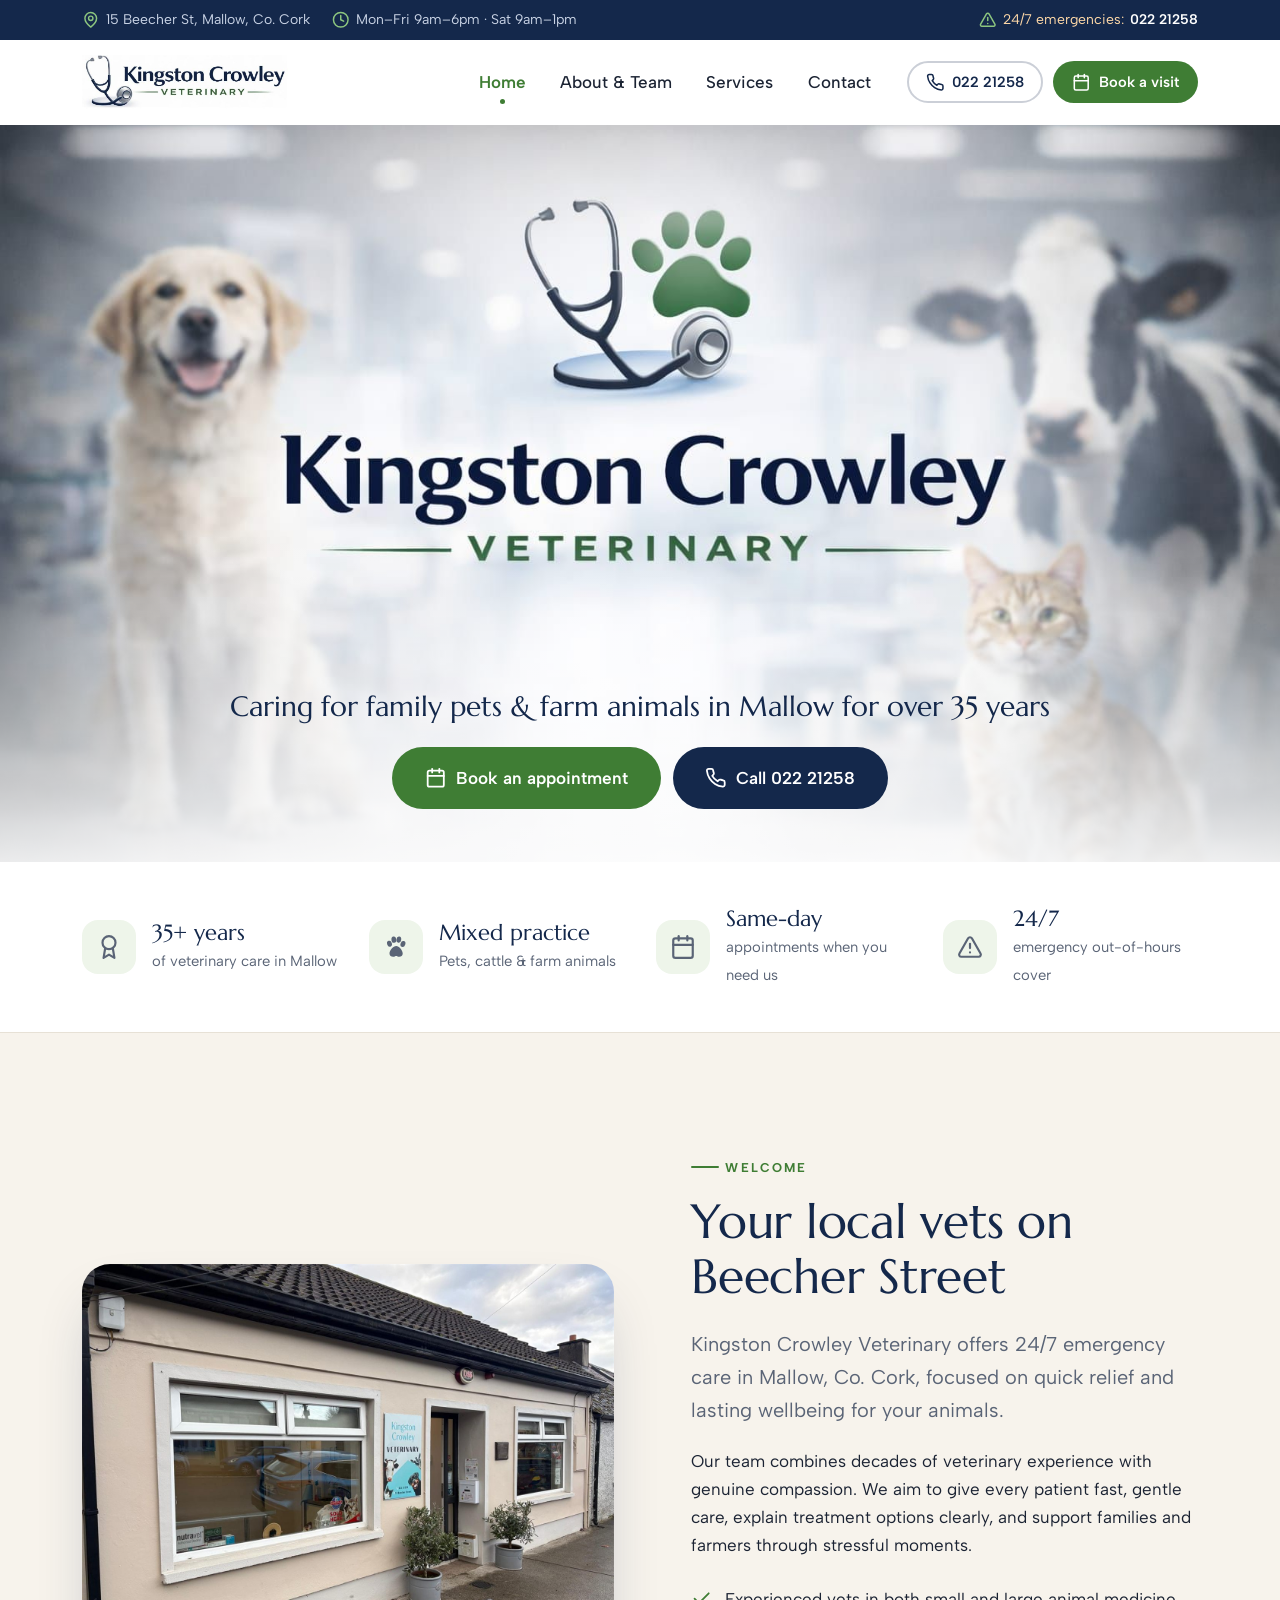
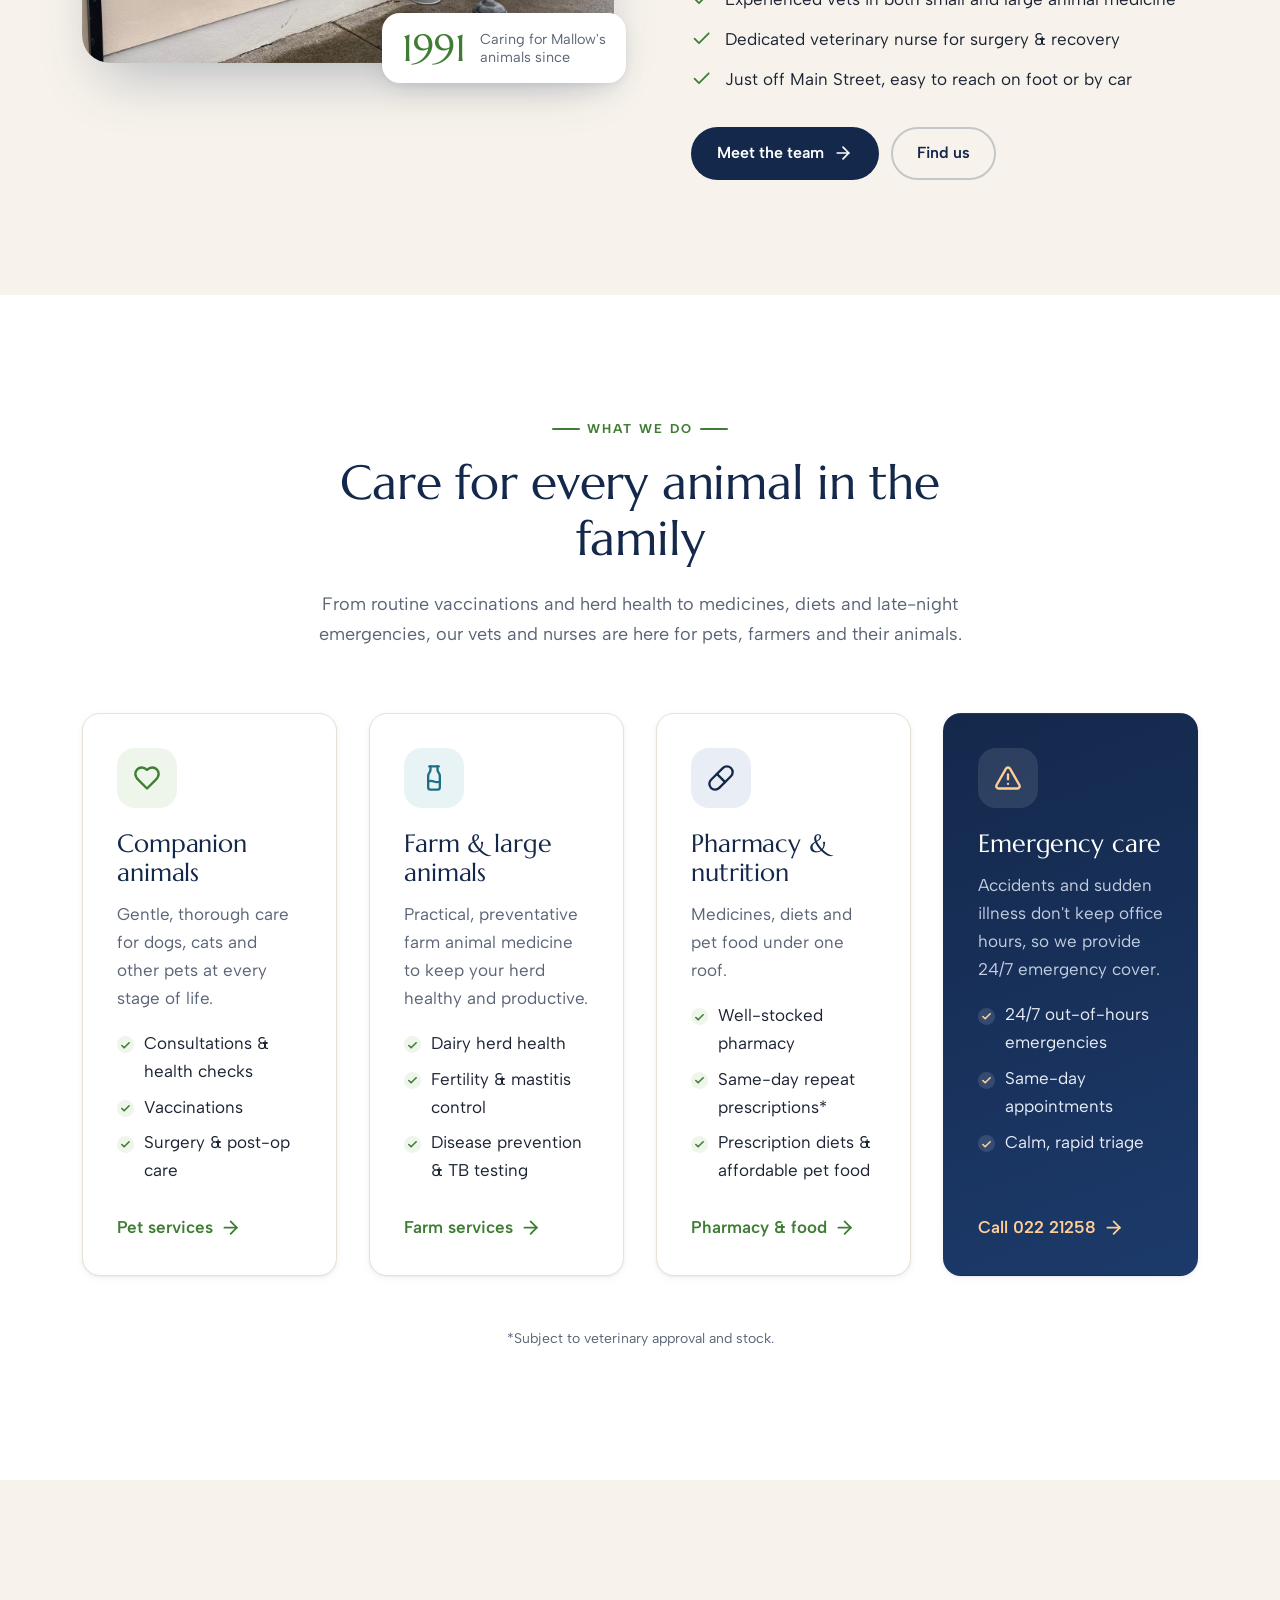
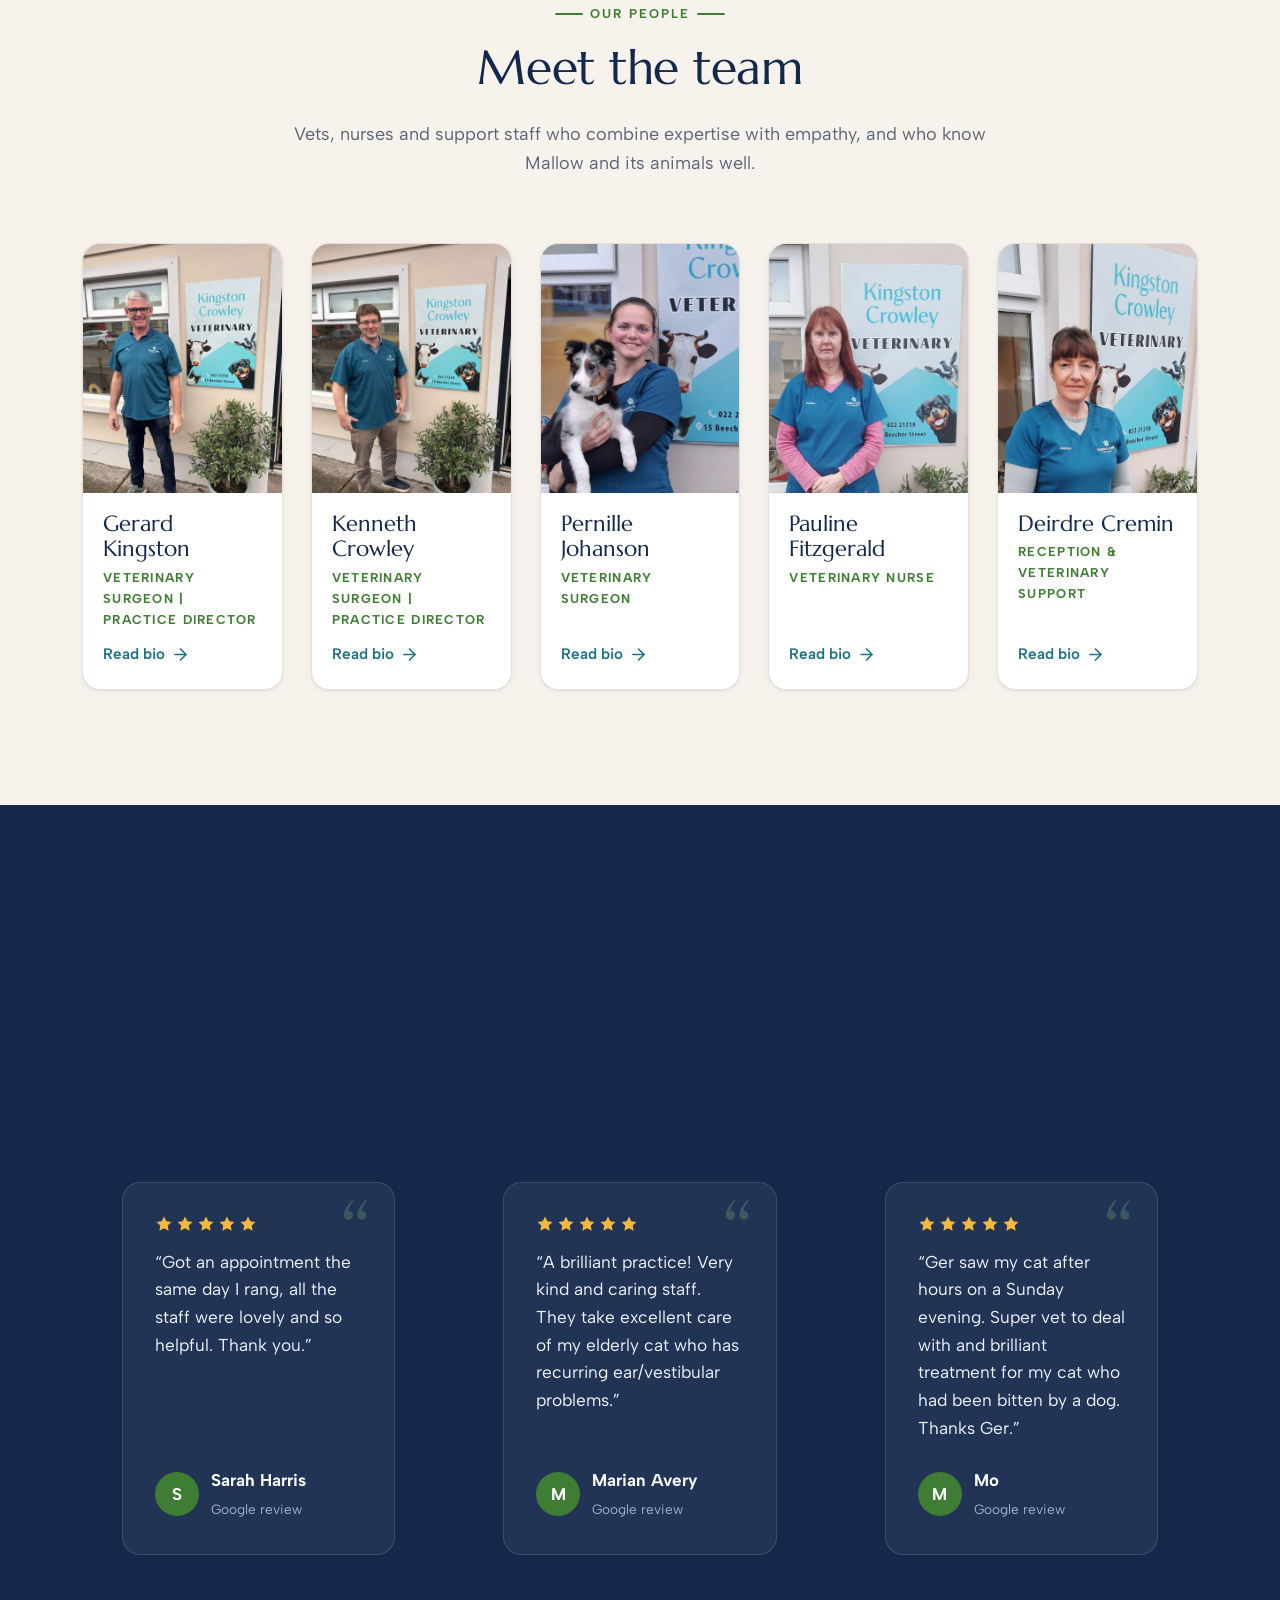
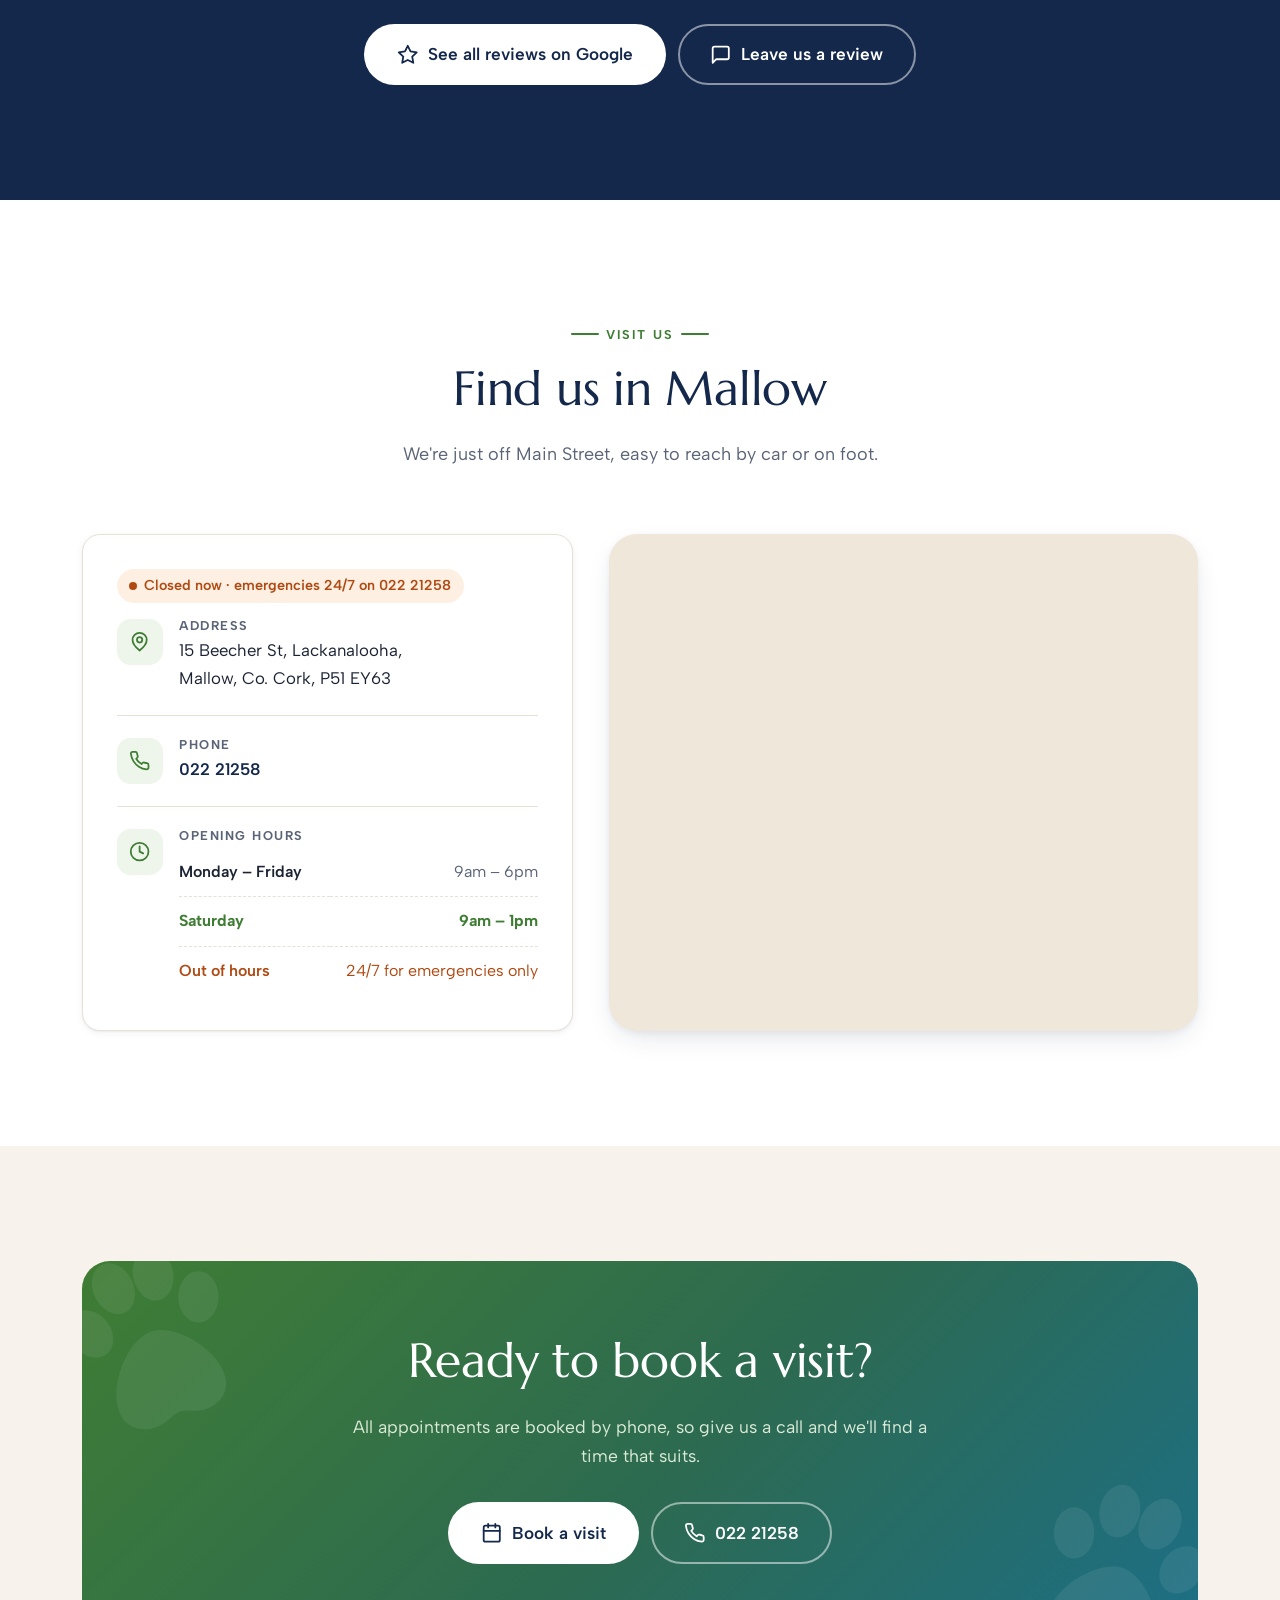
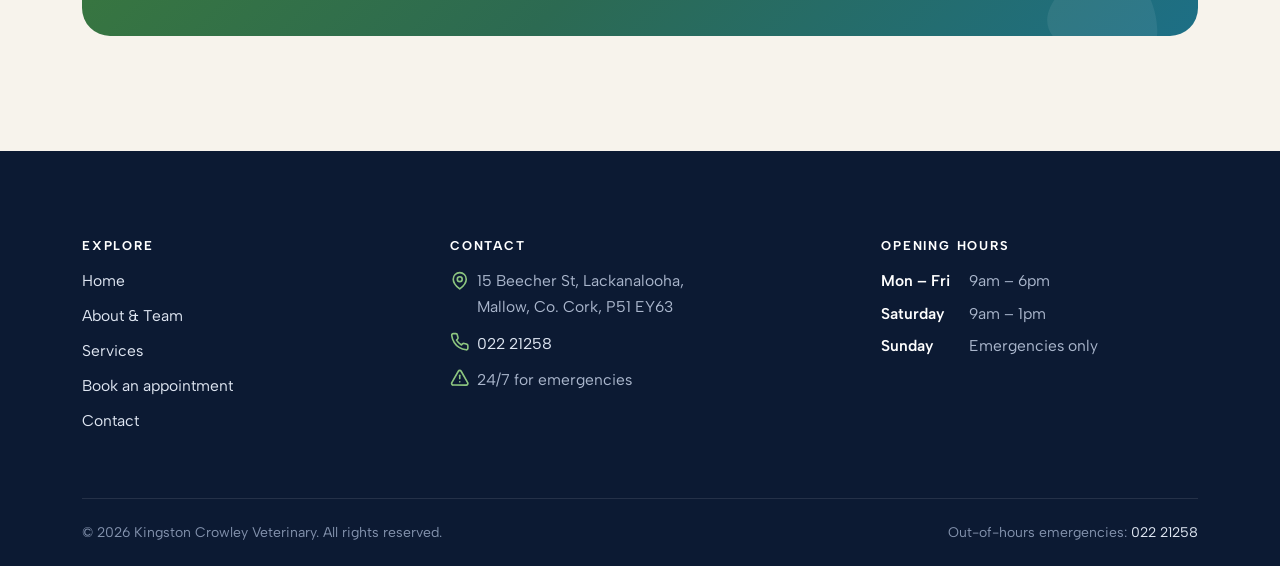
==== commit aca30255: "review comments Co-Authored-By: Claude Opus 5.5 <noreply@anthropic.com>" ====
--- a/index.html
+++ b/index.html
@@ -3,14 +3,18 @@
 <head>
   <meta charset="utf-8">
   <meta name="viewport" content="width=device-width, initial-scale=1">
-  <title>Kingston Crowley Veterinary | Vets in Mallow, Co. Cork</title>
-  <meta name="description" content="Mixed veterinary practice on Beecher Street, Mallow, Co. Cork. Same-day appointments, 24/7 emergency care, and expert care for pets and farm animals.">
+  <title>Mallow Vets | Kingston Crowley Veterinary, Mallow, Co. Cork</title>
+  <meta name="description" content="Kingston Crowley Veterinary: your local vet in Mallow, Co. Cork, caring for pets and farm animals for over 35 years. 24/7 emergency vet. Call 022 21258 to book.">
   <meta name="theme-color" content="#14284b">
   <meta property="og:type" content="website">
   <meta property="og:site_name" content="Kingston Crowley Veterinary">
-  <meta property="og:title" content="Kingston Crowley Veterinary | Vets in Mallow, Co. Cork">
-  <meta property="og:description" content="Mixed veterinary practice on Beecher Street, Mallow, Co. Cork. Same-day appointments, 24/7 emergency care, and expert care for pets and farm animals.">
-  <meta property="og:image" content="site/assets/img/hero.jpg">
+  <meta property="og:title" content="Mallow Vets | Kingston Crowley Veterinary, Mallow, Co. Cork">
+  <meta property="og:description" content="Kingston Crowley Veterinary: your local vet in Mallow, Co. Cork, caring for pets and farm animals for over 35 years. 24/7 emergency vet. Call 022 21258 to book.">
+  <meta property="og:image" content="https://www.kingstoncrowleyveterinary.ie/site/assets/img/hero.jpg">
+  <meta property="og:url" content="https://www.kingstoncrowleyveterinary.ie/">
+  <meta property="og:locale" content="en_IE">
+  <meta name="twitter:card" content="summary_large_image">
+  <link rel="canonical" href="https://www.kingstoncrowleyveterinary.ie/">
   <link rel="icon" type="image/png" href="site/assets/img/favicon.png">
   <link rel="apple-touch-icon" href="site/assets/img/favicon.png">
   <link rel="preconnect" href="https://fonts.googleapis.com">
@@ -23,14 +27,17 @@
     "@context": "https://schema.org",
     "@type": "VeterinaryCare",
     "name": "Kingston Crowley Veterinary",
-    "image": "site/assets/img/building.jpg",
-    "logo": "site/assets/img/logo-emblem.jpg",
+    "@id": "https://www.kingstoncrowleyveterinary.ie/#practice",
+    "url": "https://www.kingstoncrowleyveterinary.ie/",
+    "image": "https://www.kingstoncrowleyveterinary.ie/site/assets/img/building.jpg",
+    "logo": "https://www.kingstoncrowleyveterinary.ie/site/assets/img/logo-emblem.jpg",
     "telephone": "+353 22 21258",
     "address": {
       "@type": "PostalAddress",
       "streetAddress": "15 Beecher St, Lackanalooha",
       "addressLocality": "Mallow",
       "addressRegion": "Co. Cork",
+      "postalCode": "P51 EY63",
       "addressCountry": "IE"
     },
     "geo": { "@type": "GeoCoordinates", "latitude": 52.1415852, "longitude": -8.6510727 },
@@ -38,7 +45,8 @@
       { "@type": "OpeningHoursSpecification", "dayOfWeek": ["Monday","Tuesday","Wednesday","Thursday","Friday"], "opens": "09:00", "closes": "18:00" },
       { "@type": "OpeningHoursSpecification", "dayOfWeek": "Saturday", "opens": "09:00", "closes": "13:00" }
     ],
-    "aggregateRating": { "@type": "AggregateRating", "ratingValue": "5", "reviewCount": "3" }
+    "areaServed": ["Mallow", "North Cork", "County Cork"],
+    "description": "Mixed veterinary practice in Mallow, Co. Cork: companion animals, farm animals and 24/7 emergency care."
   }
   </script>
 </head>
@@ -222,7 +230,7 @@
             <div class="team-card__photo"><img src="site/assets/img/team-ger.jpg" alt="Gerard Kingston" width="900" height="1200" loading="lazy" style="object-position:50% 25%"></div>
             <div class="team-card__body">
               <p class="team-card__name">Gerard Kingston</p>
-              <p class="team-card__role">Veterinary Surgeon</p>
+              <p class="team-card__role">Veterinary Surgeon | Practice Director</p>
               <span class="team-card__more">Read bio <svg class="icon" aria-hidden="true"><use href="#i-arrow"></use></svg></span>
             </div>
           </a>
@@ -235,7 +243,7 @@
             </div>
           </a>
           <a class="team-card reveal" data-delay="2" href="site/about.html#bio-pernille">
-            <div class="team-card__photo"><img src="site/assets/img/team-pernille.jpg" alt="Pernille Johanson" width="1200" height="742" loading="lazy" style="object-position:35% 50%"></div>
+            <div class="team-card__photo"><img src="site/assets/img/pernille-bio.jpg" alt="Pernille Johanson" width="900" height="1845" loading="lazy" style="object-position:45% 30%"></div>
             <div class="team-card__body">
               <p class="team-card__name">Pernille Johanson</p>
               <p class="team-card__role">Veterinary Surgeon</p>
@@ -290,6 +298,12 @@
             <footer><span class="review__avatar" aria-hidden="true">M</span><div><span class="review__name">Mo</span><span class="review__src">Google review</span></div></footer>
           </figure>
         </div>
+        <!-- GOOGLE REVIEWS: "Leave us a review" opens the Google listing for now. Once you have the Place ID (starts ChIJ...), change its href to
+               https://search.google.com/local/writereview?placeid=YOUR_PLACE_ID to open the review box directly (also in contact.html / index.html). -->
+        <div class="btn-row mt-lg reveal" style="justify-content:center">
+          <a class="btn btn--lg btn--white" href="https://www.google.com/maps/search/?api=1&amp;query=Kingston+Crowley+Veterinary%2C+15+Beecher+St%2C+Mallow%2C+Co.+Cork+P51+EY63" target="_blank" rel="noopener"><svg class="icon" aria-hidden="true"><use href="#i-star"></use></svg>See all reviews on Google</a>
+          <a class="btn btn--lg btn--outline-light" href="https://www.google.com/maps/search/?api=1&amp;query=Kingston+Crowley+Veterinary%2C+15+Beecher+St%2C+Mallow%2C+Co.+Cork+P51+EY63" target="_blank" rel="noopener"><svg class="icon" aria-hidden="true"><use href="#i-message"></use></svg>Leave us a review</a>
+        </div>
       </div>
     </section>
 
@@ -306,7 +320,7 @@
             <span class="open-status" data-open-status>Opening hours</span>
             <div class="info-row">
               <span class="info-row__icon"><svg class="icon" aria-hidden="true"><use href="#i-pin"></use></svg></span>
-              <div><h3>Address</h3><address>15 Beecher St, Lackanalooha,<br>Mallow, Co. Cork</address></div>
+              <div><h3>Address</h3><address>15 Beecher St, Lackanalooha,<br>Mallow, Co. Cork, P51 EY63</address></div>
             </div>
             <div class="info-row">
               <span class="info-row__icon"><svg class="icon" aria-hidden="true"><use href="#i-phone"></use></svg></span>
@@ -365,7 +379,7 @@
         <div>
           <h3>Contact</h3>
           <ul class="footer-list">
-            <li style="display:flex"><svg class="icon" aria-hidden="true"><use href="#i-pin"></use></svg><span>15 Beecher St, Lackanalooha,<br>Mallow, Co. Cork</span></li>
+            <li style="display:flex"><svg class="icon" aria-hidden="true"><use href="#i-pin"></use></svg><span>15 Beecher St, Lackanalooha,<br>Mallow, Co. Cork, P51 EY63</span></li>
             <li><svg class="icon" aria-hidden="true"><use href="#i-phone"></use></svg><a href="tel:+3532221258">022 21258</a></li>
             <li><svg class="icon" aria-hidden="true"><use href="#i-alert"></use></svg>24/7 for emergencies</li>
           </ul>
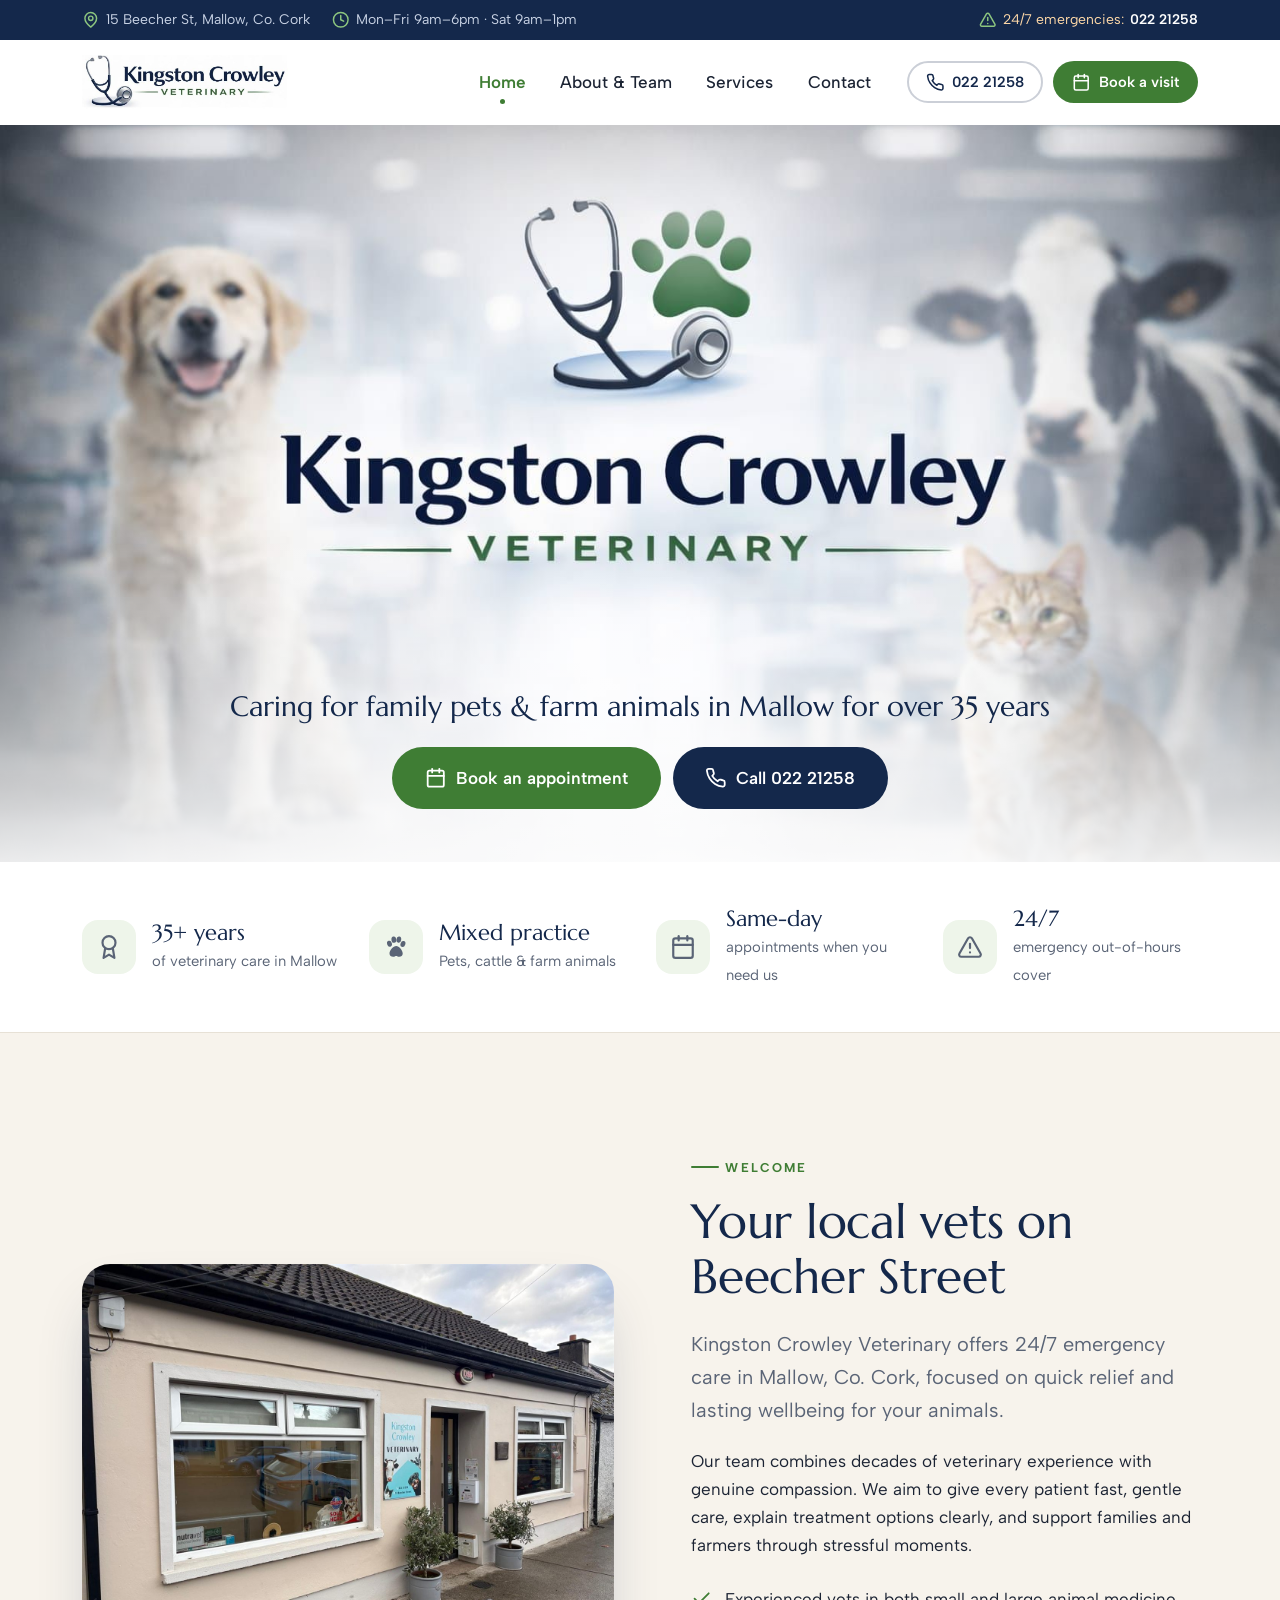
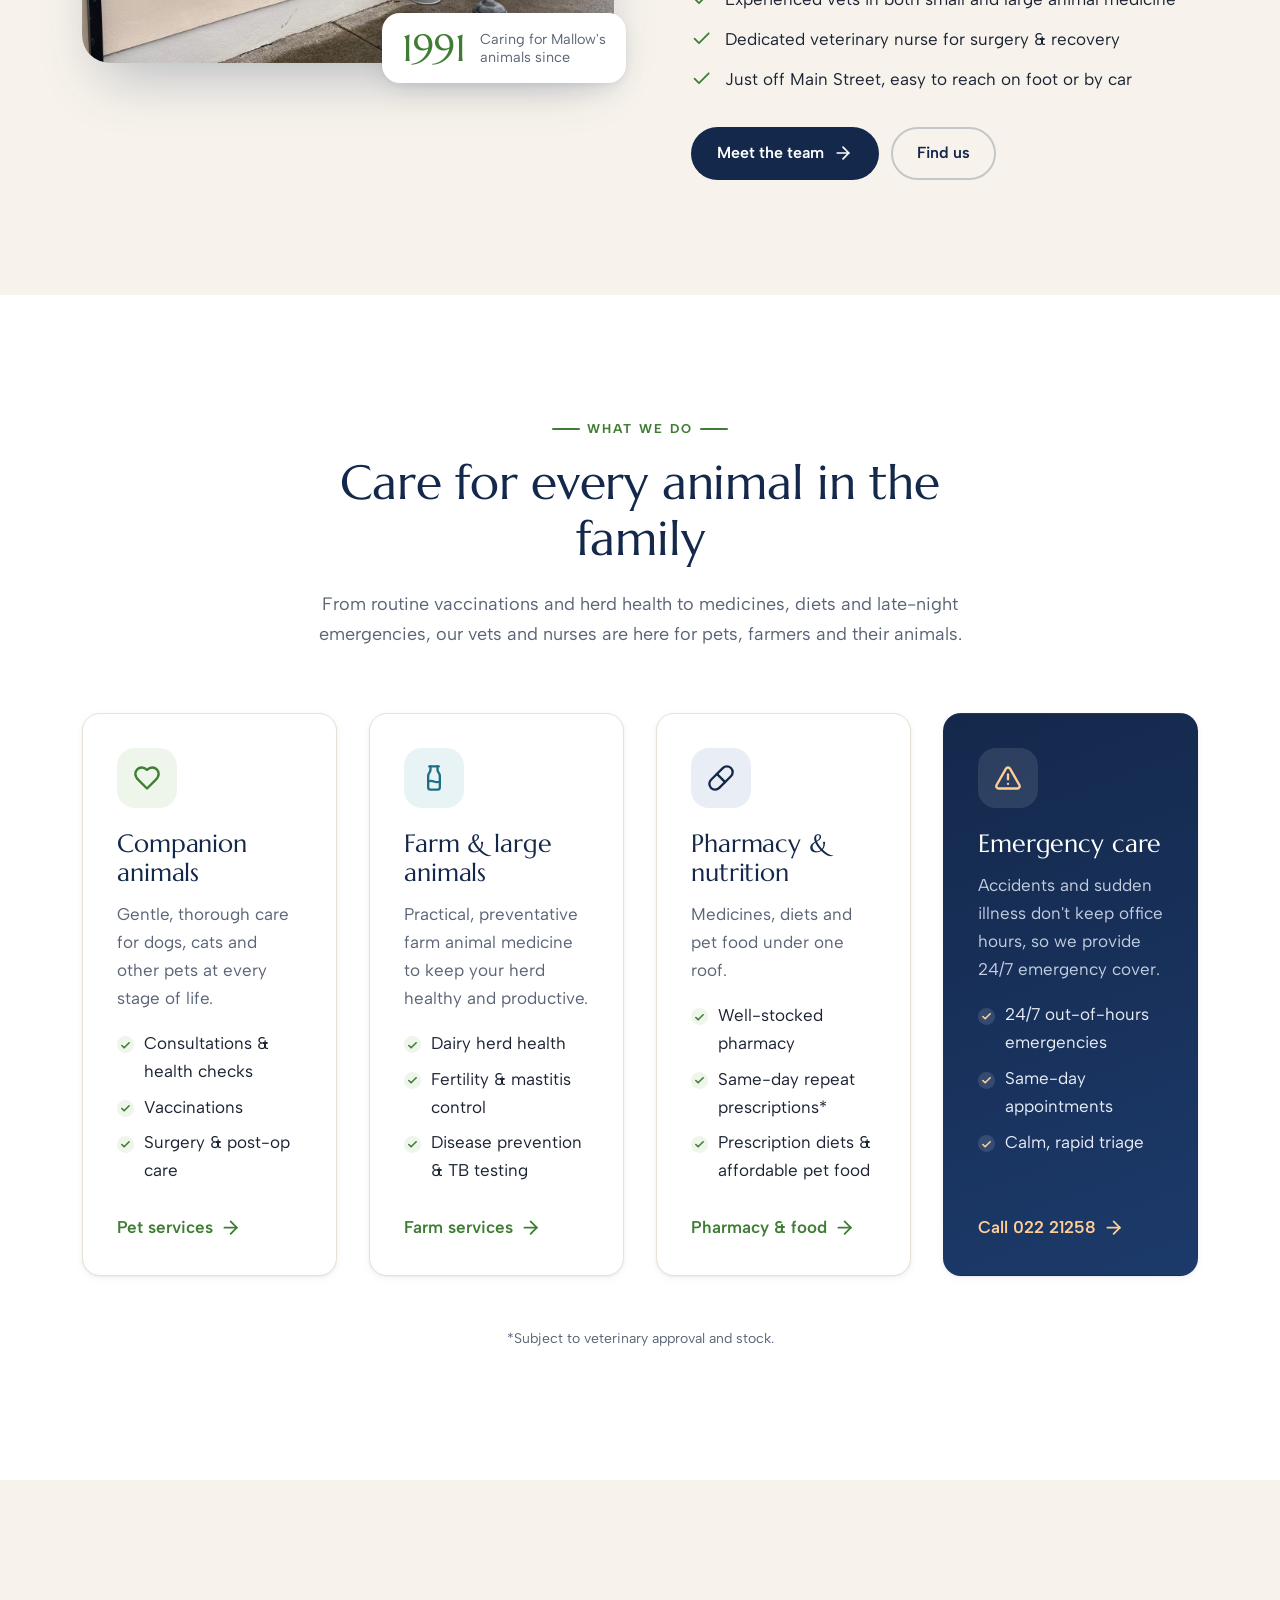
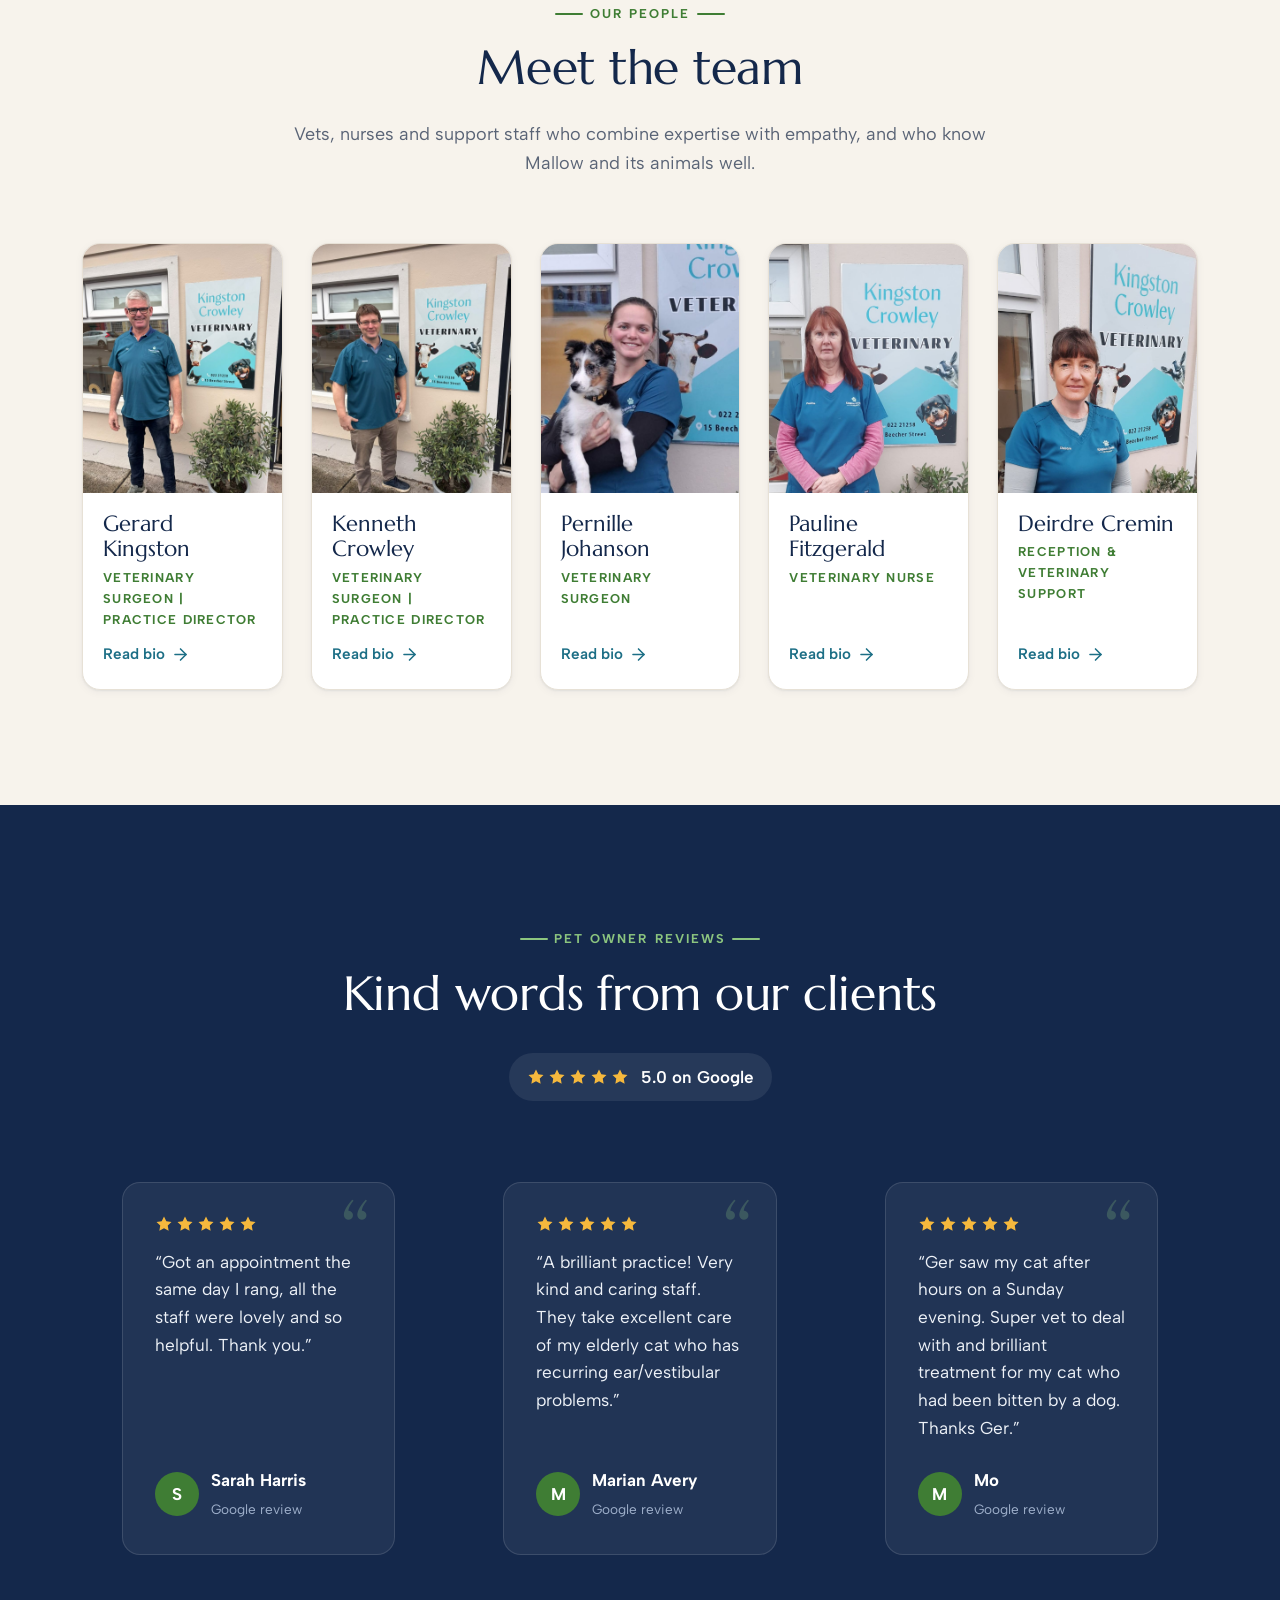
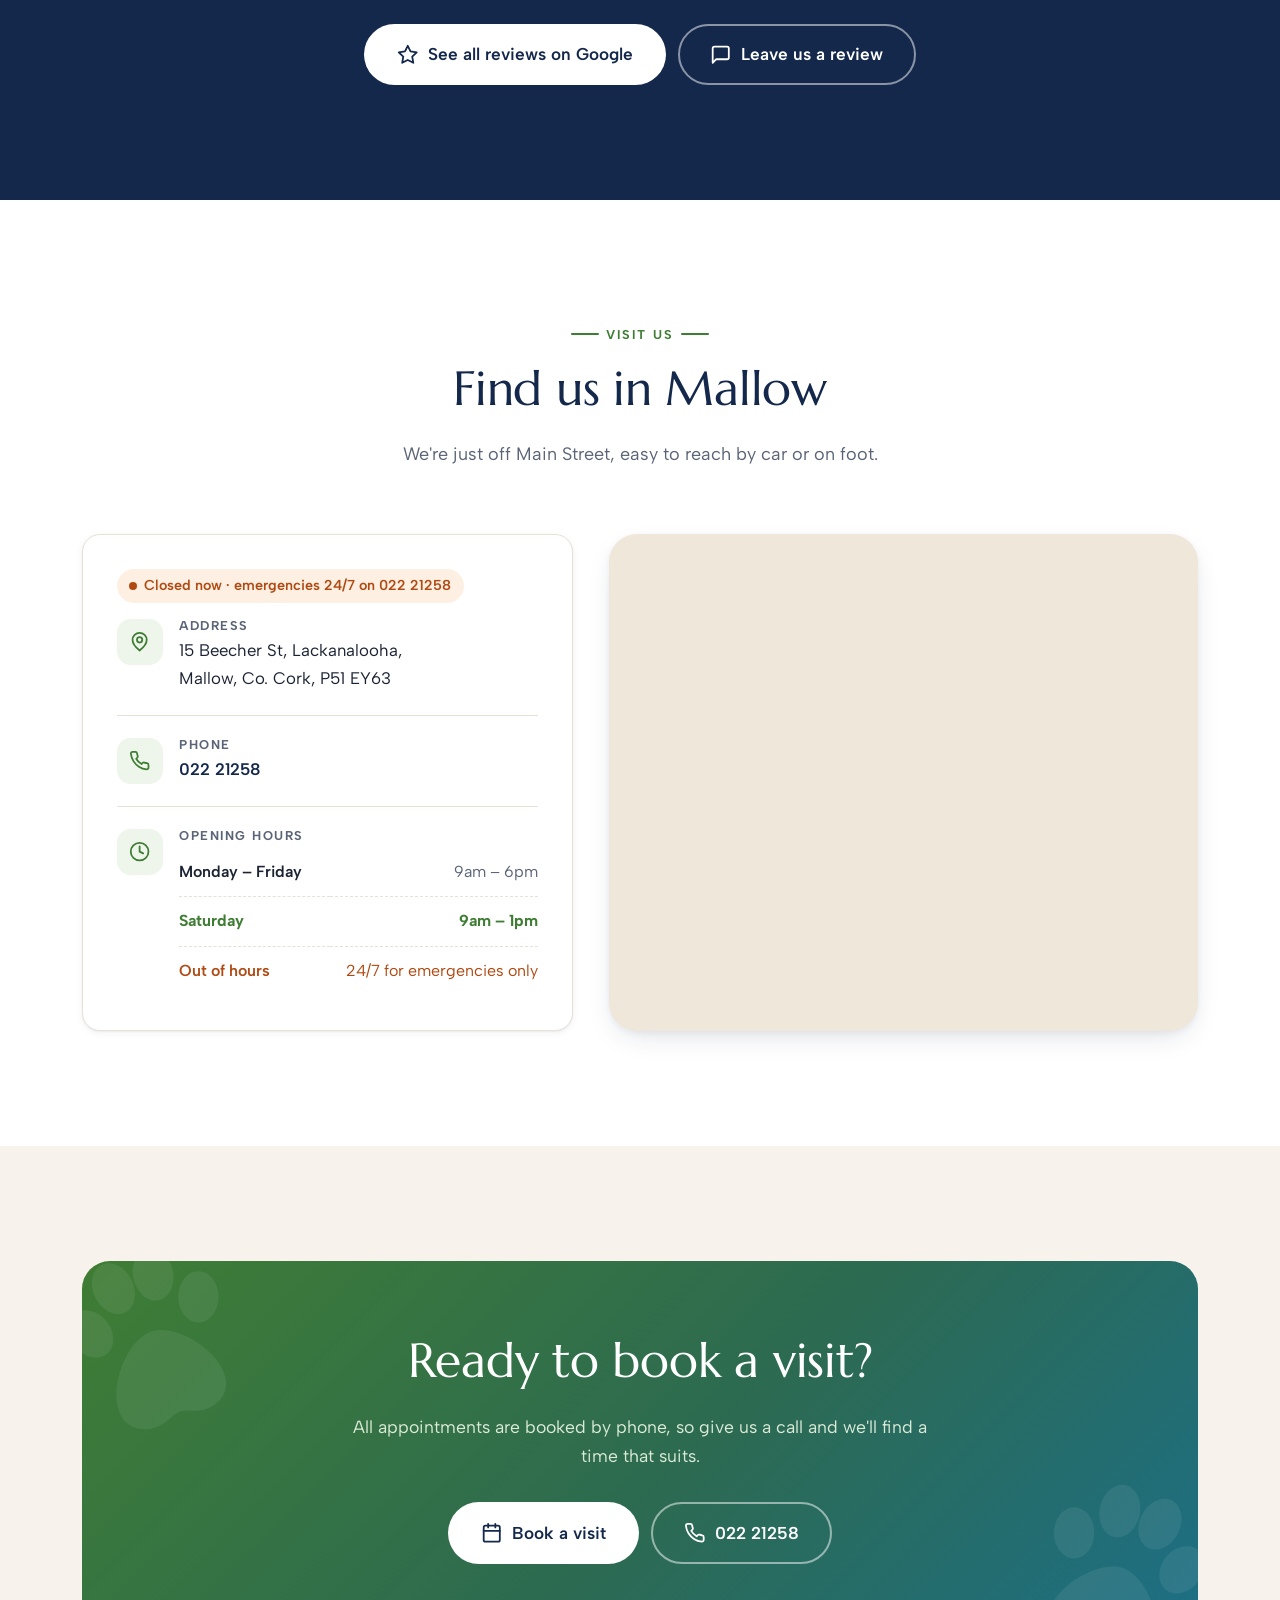
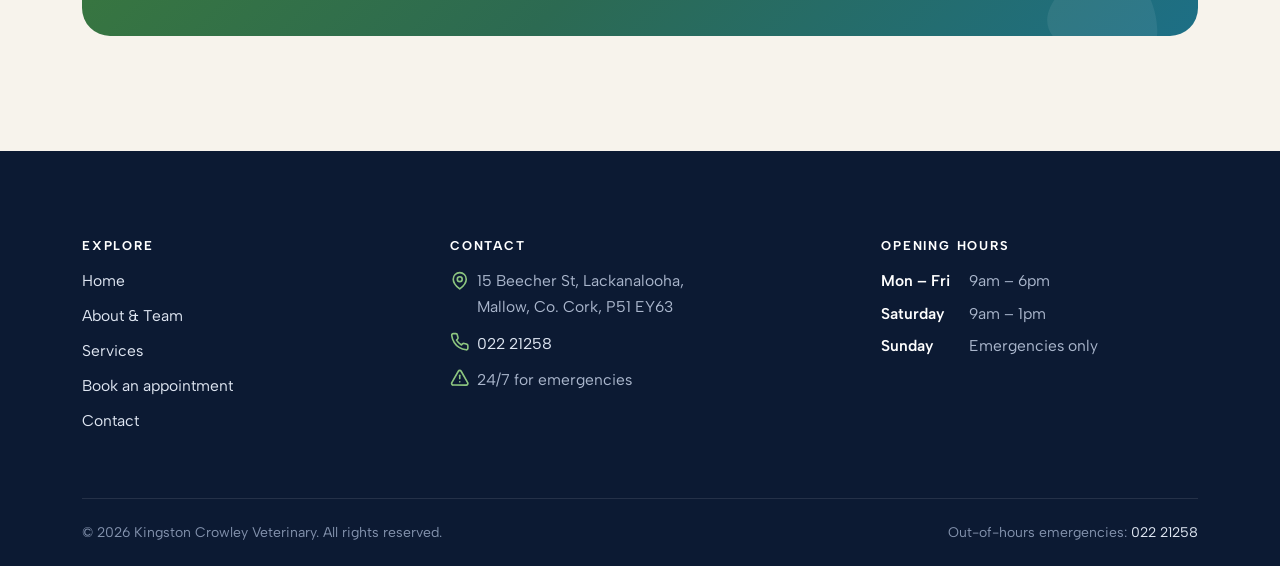
==== commit 0844b524: "Update title and Open Graph tags for SEO" ====
--- a/index.html
+++ b/index.html
@@ -3,12 +3,12 @@
 <head>
   <meta charset="utf-8">
   <meta name="viewport" content="width=device-width, initial-scale=1">
-  <title>Mallow Vets | Kingston Crowley Veterinary, Mallow, Co. Cork</title>
+  <title>Kingston Crowley Veterinary, Mallow, Co. Cork | Mallow Vets | Emergency Vets</title>
   <meta name="description" content="Kingston Crowley Veterinary: your local vet in Mallow, Co. Cork, caring for pets and farm animals for over 35 years. 24/7 emergency vet. Call 022 21258 to book.">
   <meta name="theme-color" content="#14284b">
   <meta property="og:type" content="website">
   <meta property="og:site_name" content="Kingston Crowley Veterinary">
-  <meta property="og:title" content="Mallow Vets | Kingston Crowley Veterinary, Mallow, Co. Cork">
+  <meta property="og:title" content="Kingston Crowley Veterinary, Mallow, Co. Cork | Mallow Vets | Emergency Vets">
   <meta property="og:description" content="Kingston Crowley Veterinary: your local vet in Mallow, Co. Cork, caring for pets and farm animals for over 35 years. 24/7 emergency vet. Call 022 21258 to book.">
   <meta property="og:image" content="https://www.kingstoncrowleyveterinary.ie/site/assets/img/hero.jpg">
   <meta property="og:url" content="https://www.kingstoncrowleyveterinary.ie/">
--- a/site/assets/css/styles.css
+++ b/site/assets/css/styles.css
@@ -354,8 +354,8 @@
 .info-row__icon { flex: none; display: grid; place-items: center; width: 46px; height: 46px; border-radius: 14px; background: var(--green-50); color: var(--green); }
 .info-row h3 { font-family: var(--font-body); font-size: .8rem; font-weight: 700; letter-spacing: .12em; text-transform: uppercase; color: var(--muted); margin: 0 0 .3em; }
 .info-row p, .info-row address { margin: 0; font-style: normal; font-size: 1.05rem; }
-.info-row a { color: var(--navy); font-weight: 600; text-decoration: none; }
-.info-row a:hover { color: var(--green); }
+.info-row a:not(.btn) { color: var(--navy); font-weight: 600; text-decoration: none; }
+.info-row a:not(.btn):hover { color: var(--green); }
 
 .hours { width: 100%; border-collapse: collapse; font-size: 1rem; }
 .hours th, .hours td { padding: .7em 0; border-bottom: 1px dashed var(--line); text-align: left; vertical-align: top; }
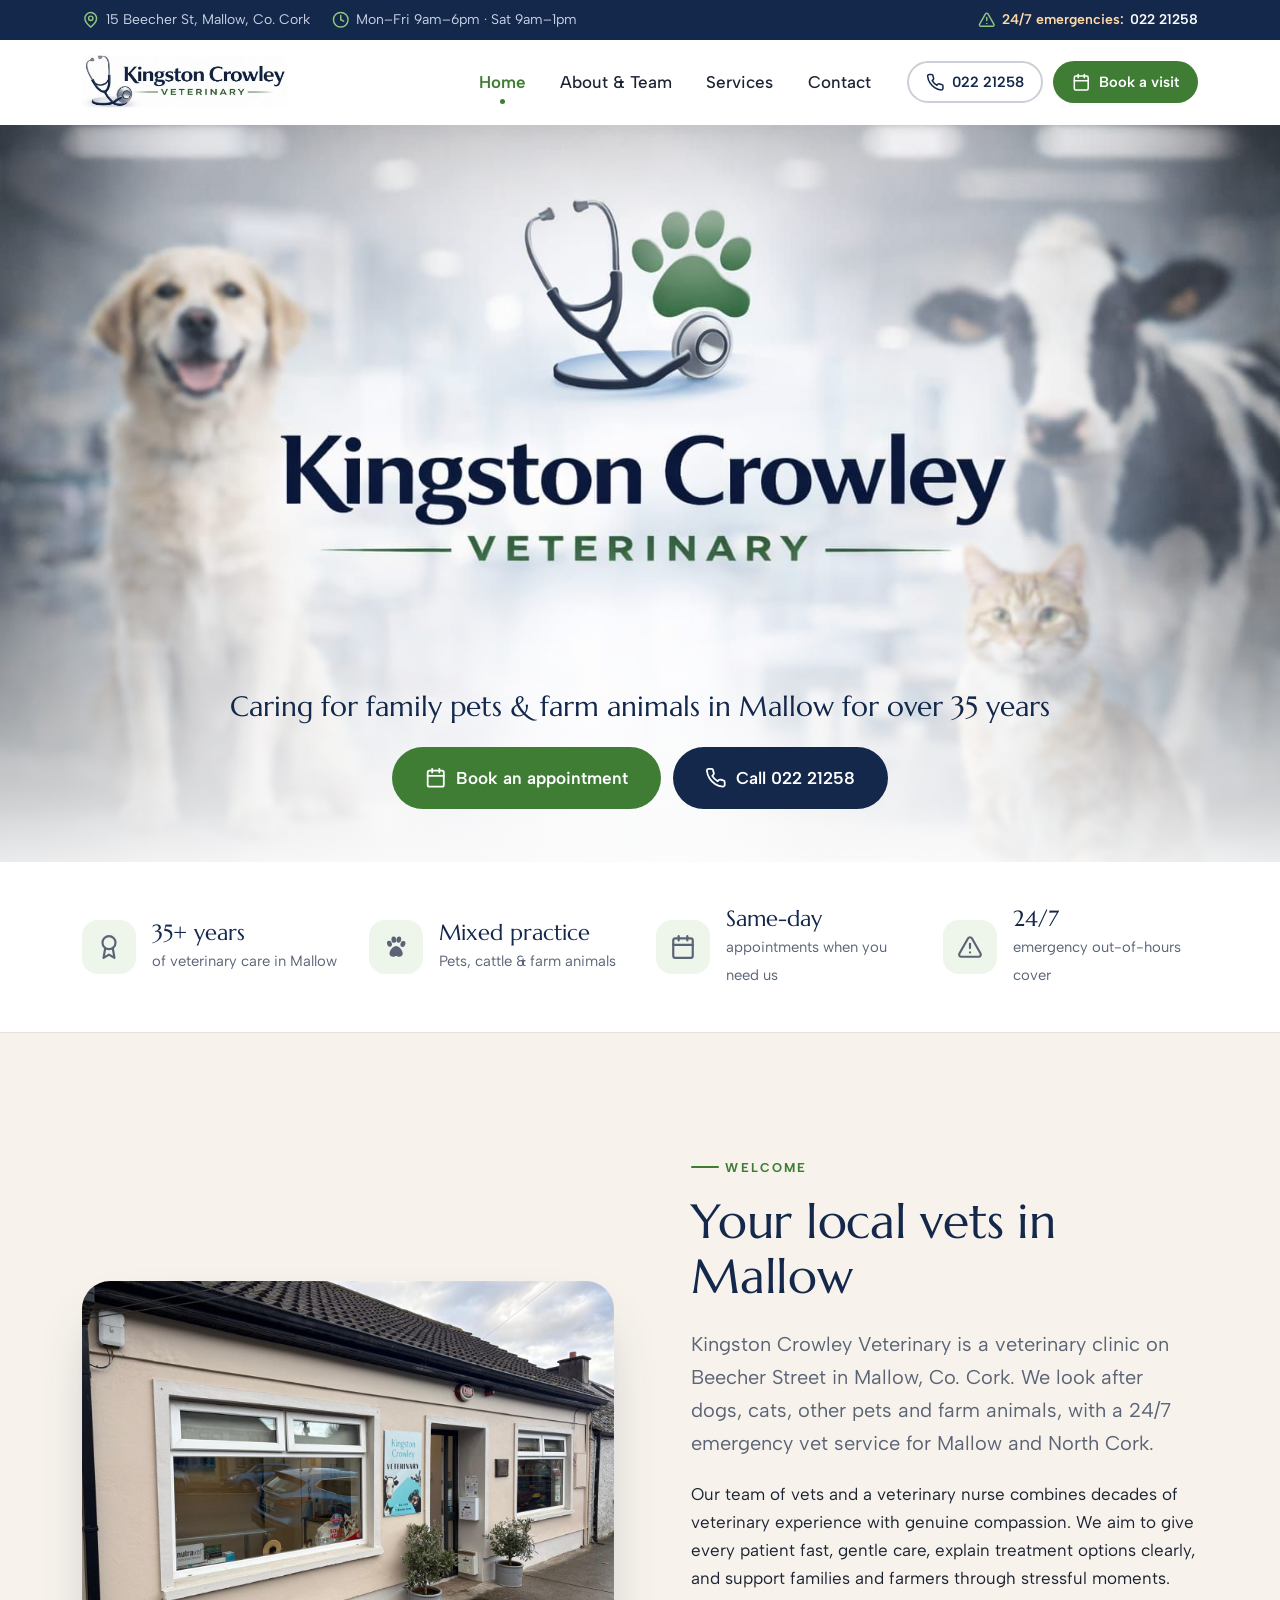
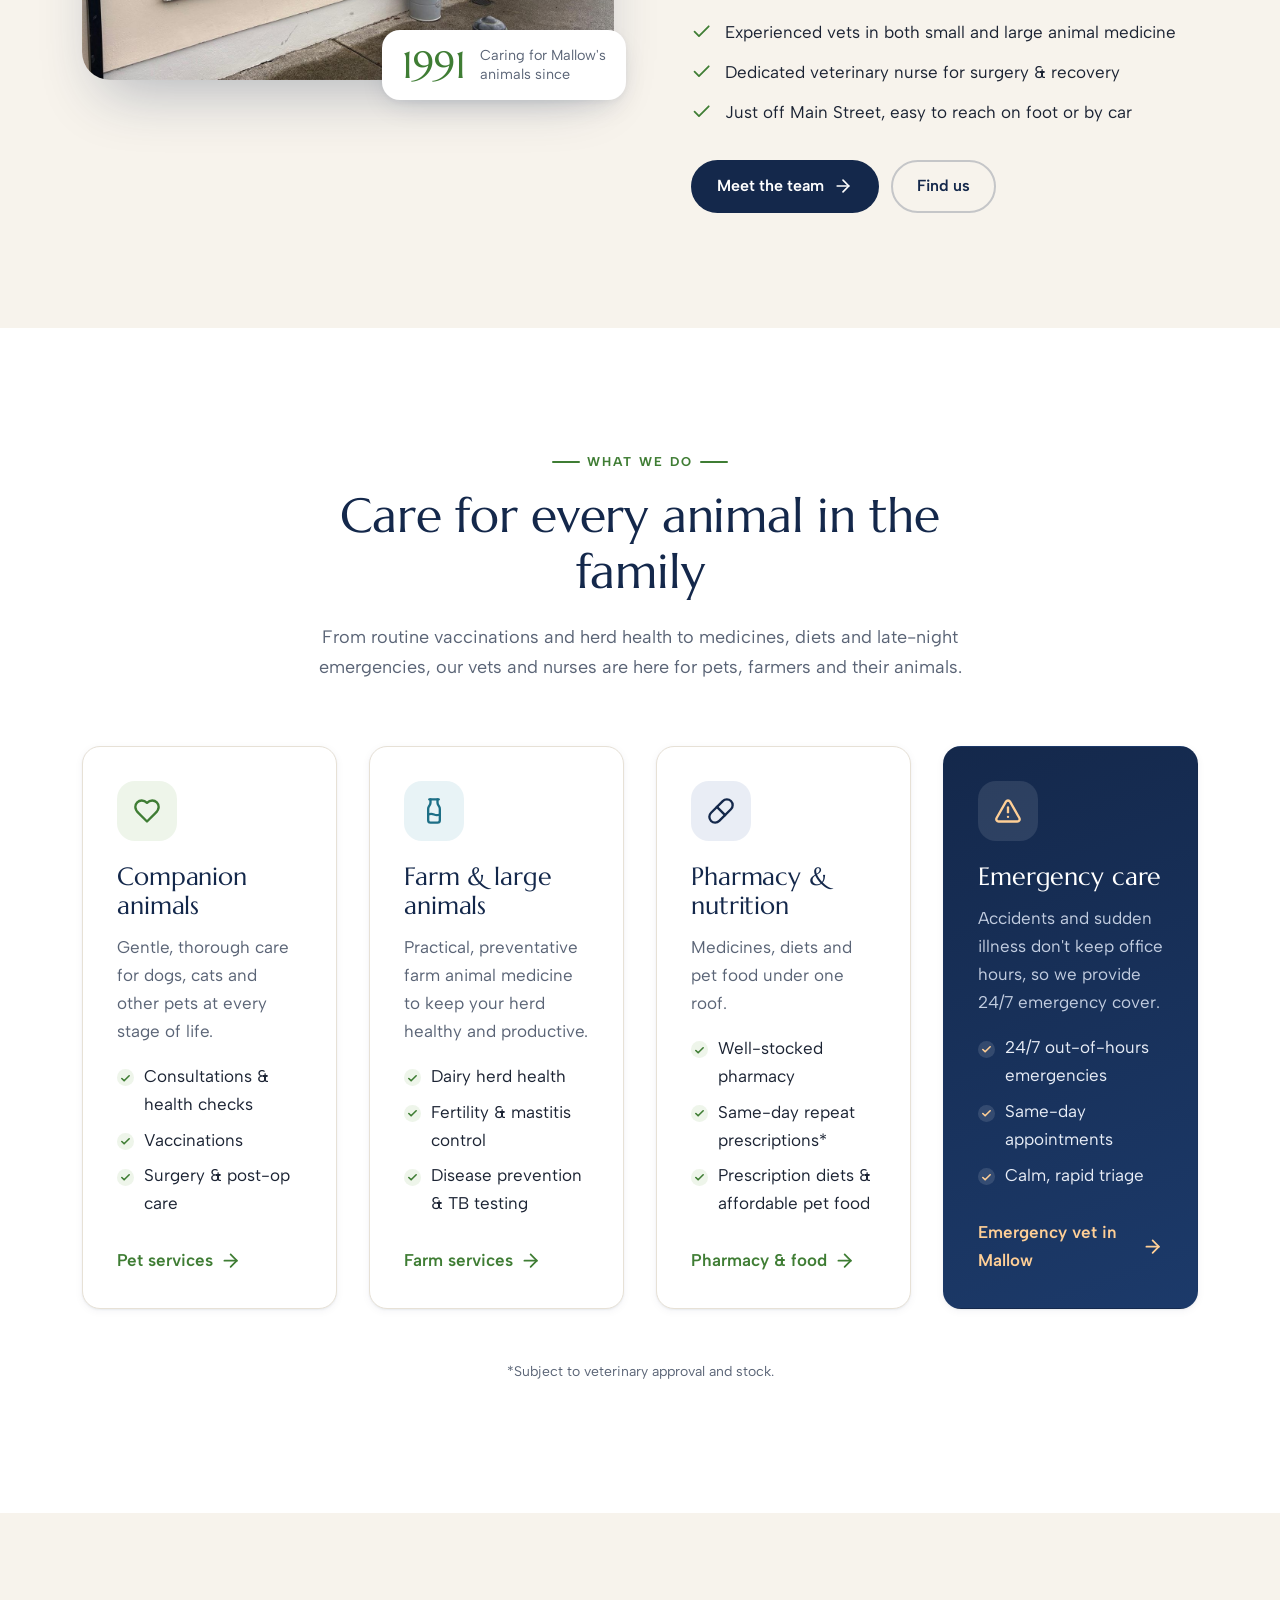
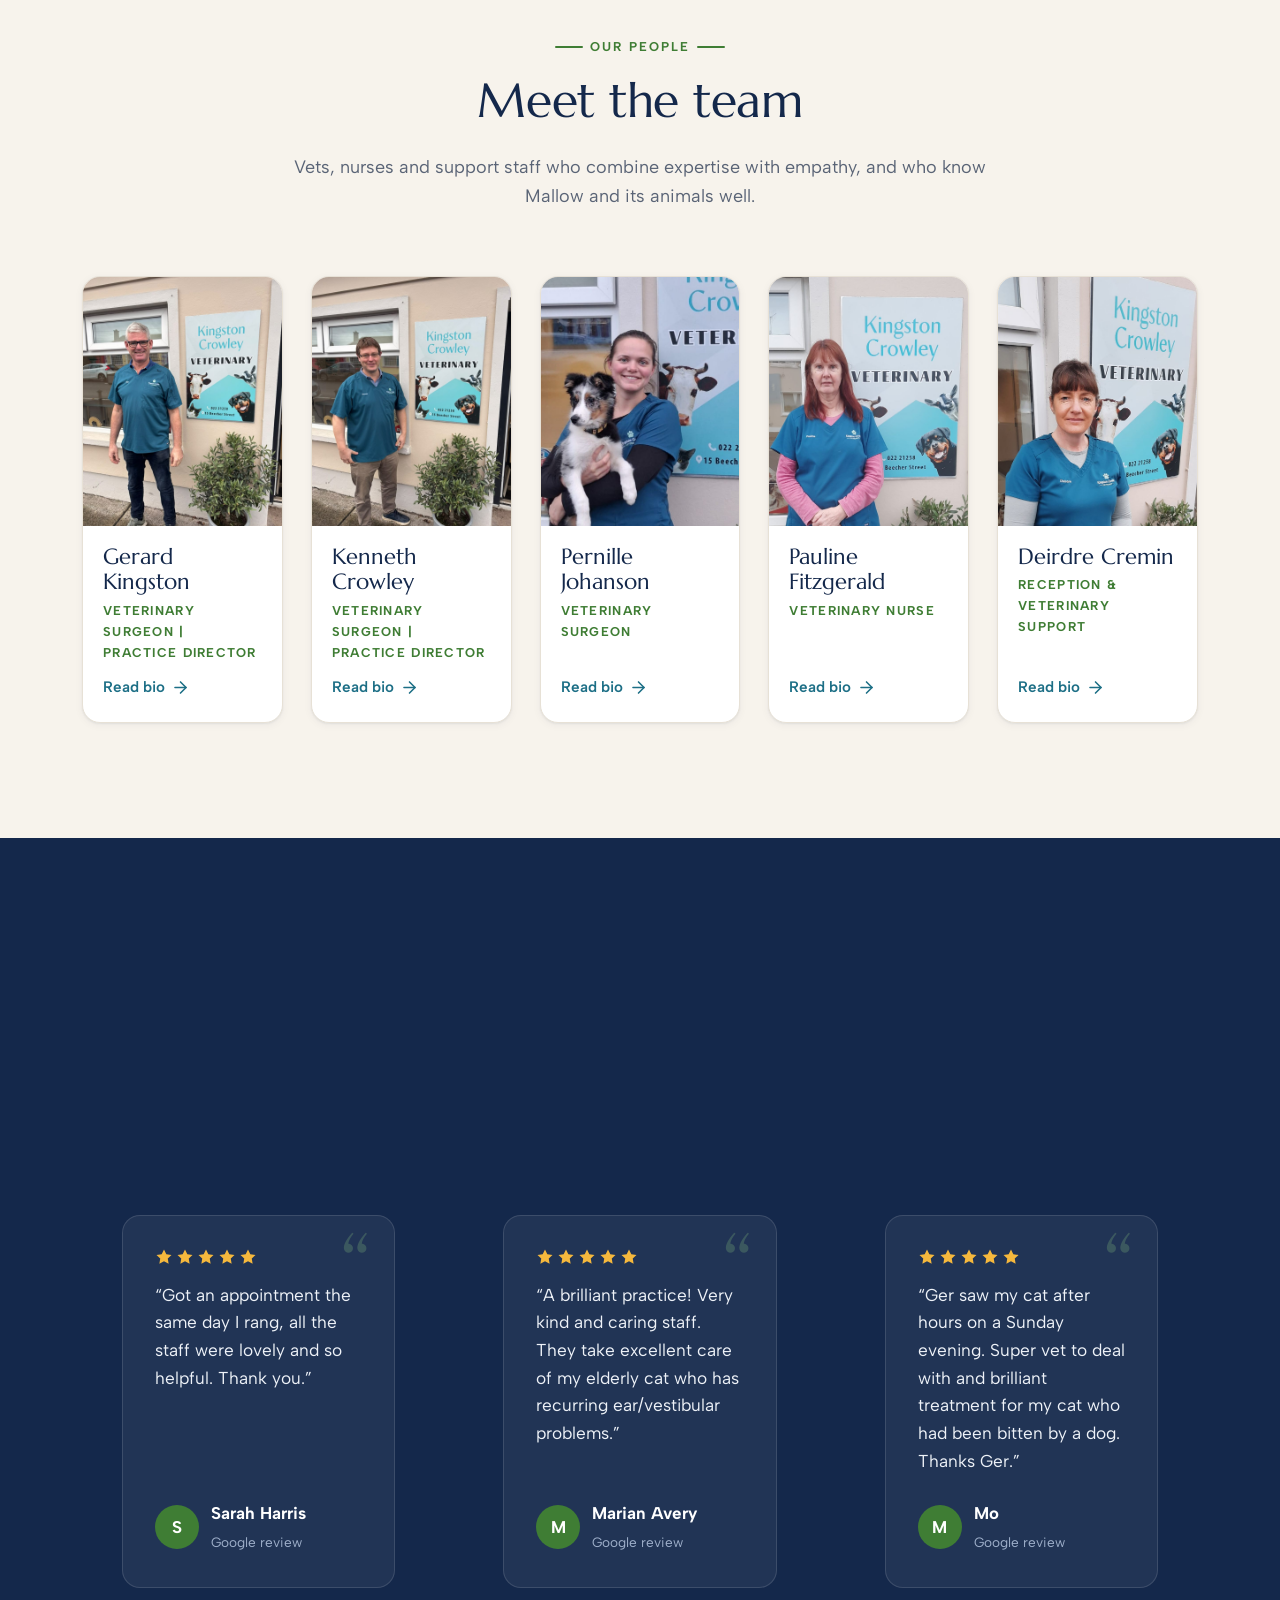
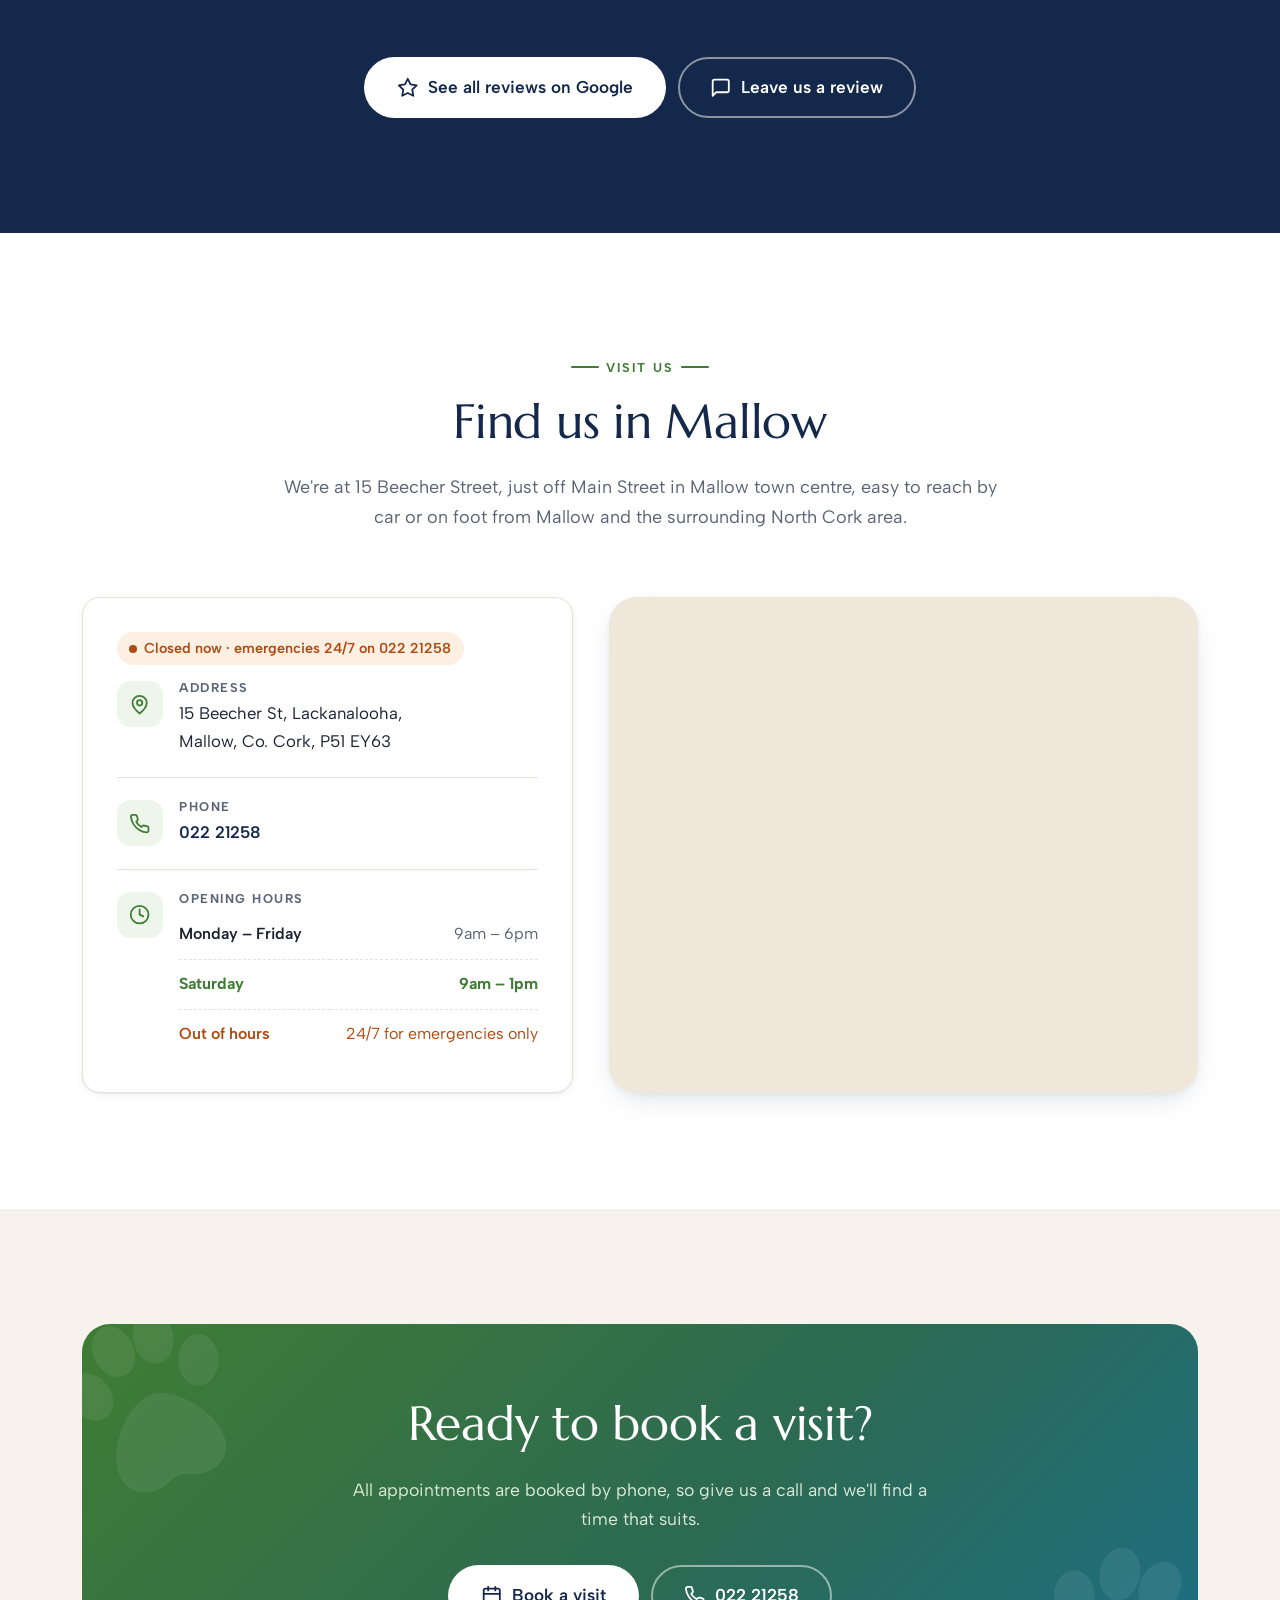
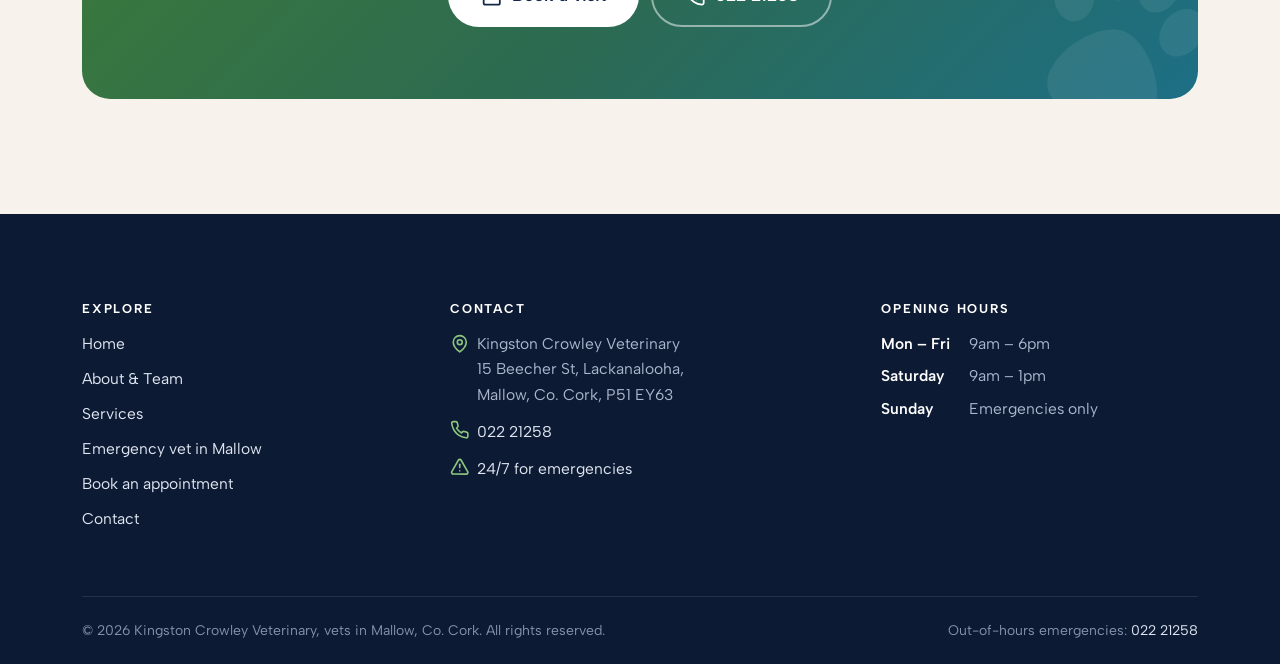
==== commit 2bc1a578: "Add emergency vet page and improve local search wording - New site/emergency-vet-mallow.html: emerge" ====
--- a/index.html
+++ b/index.html
@@ -3,13 +3,13 @@
 <head>
   <meta charset="utf-8">
   <meta name="viewport" content="width=device-width, initial-scale=1">
-  <title>Kingston Crowley Veterinary, Mallow, Co. Cork | Mallow Vets | Emergency Vets</title>
-  <meta name="description" content="Kingston Crowley Veterinary: your local vet in Mallow, Co. Cork, caring for pets and farm animals for over 35 years. 24/7 emergency vet. Call 022 21258 to book.">
+  <title>Vets in Mallow, Co. Cork | 24/7 Emergency Vet | Kingston Crowley Veterinary | Mallow Vets</title>
+  <meta name="description" content="Kingston Crowley Veterinary is a veterinary clinic on Beecher Street, Mallow, Co. Cork, caring for dogs, cats and farm animals for over 35 years. 24/7 emergency vet. Call 022 21258.">
   <meta name="theme-color" content="#14284b">
   <meta property="og:type" content="website">
   <meta property="og:site_name" content="Kingston Crowley Veterinary">
-  <meta property="og:title" content="Kingston Crowley Veterinary, Mallow, Co. Cork | Mallow Vets | Emergency Vets">
-  <meta property="og:description" content="Kingston Crowley Veterinary: your local vet in Mallow, Co. Cork, caring for pets and farm animals for over 35 years. 24/7 emergency vet. Call 022 21258 to book.">
+  <meta property="og:title" content="Vets in Mallow, Co. Cork | 24/7 Emergency Vet | Kingston Crowley Veterinary | Mallow Vets">
+  <meta property="og:description" content="Kingston Crowley Veterinary is a veterinary clinic on Beecher Street, Mallow, Co. Cork, caring for dogs, cats and farm animals for over 35 years. 24/7 emergency vet. Call 022 21258.">
   <meta property="og:image" content="https://www.kingstoncrowleyveterinary.ie/site/assets/img/hero.jpg">
   <meta property="og:url" content="https://www.kingstoncrowleyveterinary.ie/">
   <meta property="og:locale" content="en_IE">
@@ -46,7 +46,9 @@
       { "@type": "OpeningHoursSpecification", "dayOfWeek": "Saturday", "opens": "09:00", "closes": "13:00" }
     ],
     "areaServed": ["Mallow", "North Cork", "County Cork"],
-    "description": "Mixed veterinary practice in Mallow, Co. Cork: companion animals, farm animals and 24/7 emergency care."
+    "description": "Veterinary clinic in Mallow, Co. Cork: vets for dogs, cats and farm animals, with a 24/7 emergency vet service.",
+    "hasMap": "https://www.google.com/maps/search/?api=1&query=Kingston+Crowley+Veterinary%2C+15+Beecher+St%2C+Mallow%2C+Co.+Cork+P51+EY63",
+    "knowsAbout": ["Emergency veterinary care", "Dog vet", "Cat vet", "Pet vaccinations", "Pet neutering", "Veterinary surgery", "Dairy herd health", "TB testing"]
   }
   </script>
 </head>
@@ -60,7 +62,7 @@
         <span class="topbar__item topbar__hide-sm"><svg class="icon" aria-hidden="true"><use href="#i-clock"></use></svg>Mon–Fri 9am–6pm · Sat 9am–1pm</span>
       </div>
       <div class="topbar__group">
-        <span class="topbar__item topbar__emergency"><svg class="icon" aria-hidden="true"><use href="#i-alert"></use></svg><span class="topbar__hide-sm">24/7 emergencies:</span> <a href="tel:+3532221258">022 21258</a></span>
+        <span class="topbar__item topbar__emergency"><svg class="icon" aria-hidden="true"><use href="#i-alert"></use></svg><span class="topbar__hide-sm"><a href="site/emergency-vet-mallow.html" style="color:inherit">24/7 emergencies:</a></span> <a href="tel:+3532221258">022 21258</a></span>
       </div>
     </div>
   </div>
@@ -92,7 +94,7 @@
 
     <!-- ============ HERO ============ -->
     <section class="hero" aria-labelledby="hero-title">
-      <h1 id="hero-title" class="sr-only">Kingston Crowley Veterinary: vets in Mallow, Co. Cork</h1>
+      <h1 id="hero-title" class="sr-only">Kingston Crowley Veterinary: vets in Mallow, Co. Cork, with a 24/7 emergency vet</h1>
       <div class="hero__media">
         <img src="site/assets/img/hero.jpg" alt="Kingston Crowley Veterinary logo with a happy dog, a cat and a cow" width="1536" height="1024" fetchpriority="high">
       </div>
@@ -143,9 +145,9 @@
         </div>
         <div class="reveal" data-delay="1">
           <span class="eyebrow">Welcome</span>
-          <h2>Your local vets on Beecher Street</h2>
-          <p class="lead">Kingston Crowley Veterinary offers 24/7 emergency care in Mallow, Co. Cork, focused on quick relief and lasting wellbeing for your animals.</p>
-          <p>Our team combines decades of veterinary experience with genuine compassion. We aim to give every patient fast, gentle care, explain treatment options clearly, and support families and farmers through stressful moments.</p>
+          <h2>Your local vets in Mallow</h2>
+          <p class="lead">Kingston Crowley Veterinary is a veterinary clinic on Beecher Street in Mallow, Co. Cork. We look after dogs, cats, other pets and farm animals, with a 24/7 emergency vet service for Mallow and North Cork.</p>
+          <p>Our team of vets and a veterinary nurse combines decades of veterinary experience with genuine compassion. We aim to give every patient fast, gentle care, explain treatment options clearly, and support families and farmers through stressful moments.</p>
           <ul class="checklist">
             <li><svg class="icon" aria-hidden="true"><use href="#i-check"></use></svg><span>Experienced vets in both small and large animal medicine</span></li>
             <li><svg class="icon" aria-hidden="true"><use href="#i-check"></use></svg><span>Dedicated veterinary nurse for surgery &amp; recovery</span></li>
@@ -210,7 +212,7 @@
               <li>Same-day appointments</li>
               <li>Calm, rapid triage</li>
             </ul>
-            <a class="link-arrow" href="tel:+3532221258">Call 022 21258 <svg class="icon" aria-hidden="true"><use href="#i-arrow"></use></svg></a>
+            <a class="link-arrow" href="site/emergency-vet-mallow.html">Emergency vet in Mallow <svg class="icon" aria-hidden="true"><use href="#i-arrow"></use></svg></a>
           </article>
         </div>
         <p class="text-center muted mt-lg reveal" style="font-size:.875rem">*Subject to veterinary approval and stock.</p>
@@ -313,7 +315,7 @@
         <div class="section-head reveal">
           <span class="eyebrow">Visit us</span>
           <h2>Find us in Mallow</h2>
-          <p>We're just off Main Street, easy to reach by car or on foot.</p>
+          <p>We're at 15 Beecher Street, just off Main Street in Mallow town centre, easy to reach by car or on foot from Mallow and the surrounding North Cork area.</p>
         </div>
         <div class="visit-grid">
           <div class="info-card reveal">
@@ -372,6 +374,7 @@
             <li><a href="index.html">Home</a></li>
             <li><a href="site/about.html">About &amp; Team</a></li>
             <li><a href="site/services.html">Services</a></li>
+            <li><a href="site/emergency-vet-mallow.html">Emergency vet in Mallow</a></li>
             <li><a href="site/book.html">Book an appointment</a></li>
             <li><a href="site/contact.html">Contact</a></li>
           </ul>
@@ -379,9 +382,9 @@
         <div>
           <h3>Contact</h3>
           <ul class="footer-list">
-            <li style="display:flex"><svg class="icon" aria-hidden="true"><use href="#i-pin"></use></svg><span>15 Beecher St, Lackanalooha,<br>Mallow, Co. Cork, P51 EY63</span></li>
+            <li style="display:flex"><svg class="icon" aria-hidden="true"><use href="#i-pin"></use></svg><span>Kingston Crowley Veterinary<br>15 Beecher St, Lackanalooha,<br>Mallow, Co. Cork, P51 EY63</span></li>
             <li><svg class="icon" aria-hidden="true"><use href="#i-phone"></use></svg><a href="tel:+3532221258">022 21258</a></li>
-            <li><svg class="icon" aria-hidden="true"><use href="#i-alert"></use></svg>24/7 for emergencies</li>
+            <li><svg class="icon" aria-hidden="true"><use href="#i-alert"></use></svg><a href="site/emergency-vet-mallow.html">24/7 for emergencies</a></li>
           </ul>
         </div>
         <div>
@@ -394,7 +397,7 @@
         </div>
       </div>
       <div class="footer-bottom">
-        <span>© <span data-year>2026</span> Kingston Crowley Veterinary. All rights reserved.</span>
+        <span>© <span data-year>2026</span> Kingston Crowley Veterinary, vets in Mallow, Co. Cork. All rights reserved.</span>
         <span>Out-of-hours emergencies: <a href="tel:+3532221258">022 21258</a></span>
       </div>
     </div>
--- a/site/assets/css/styles.css
+++ b/site/assets/css/styles.css
@@ -514,3 +514,12 @@
 .request-steps--plain { margin: 0 0 1.2em; gap: 10px; }
 .request-steps--plain li { padding-left: 28px; color: var(--ink); }
 .request-steps--plain li::before { content: ""; top: .45em; left: 6px; width: 10px; height: 10px; background: var(--green); }
+
+/* ---------- FAQ (emergency page) ---------- */
+.faq { display: grid; gap: 12px; }
+.faq details { background: #fff; border: 1px solid var(--line); border-radius: var(--radius); padding: 0 22px; box-shadow: var(--shadow-sm); }
+.faq summary { cursor: pointer; padding: 18px 0; font-weight: 600; color: var(--navy); list-style: none; display: flex; justify-content: space-between; gap: 16px; }
+.faq summary::-webkit-details-marker { display: none; }
+.faq summary::after { content: "+"; font-size: 1.4rem; line-height: 1; color: var(--green); flex: none; }
+.faq details[open] summary::after { content: "–"; }
+.faq details p { margin: 0 0 18px; color: var(--muted); }
